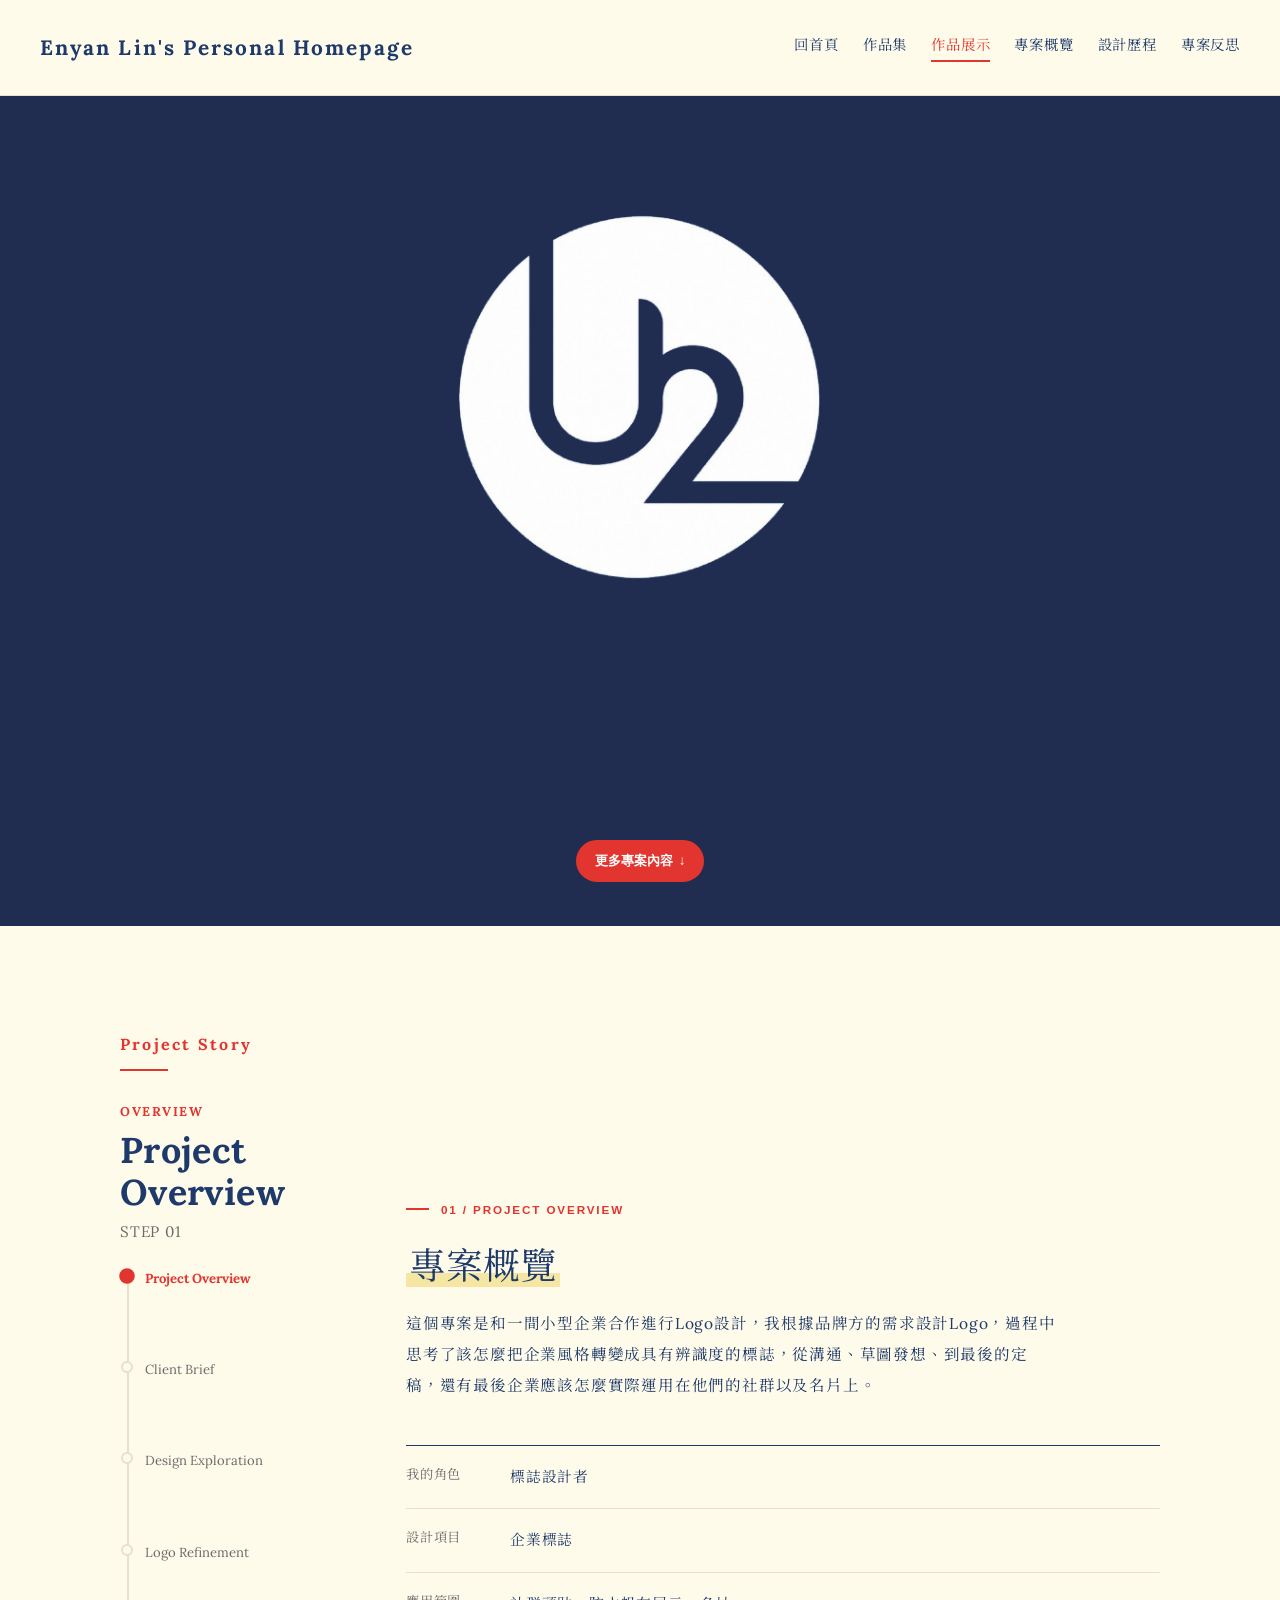
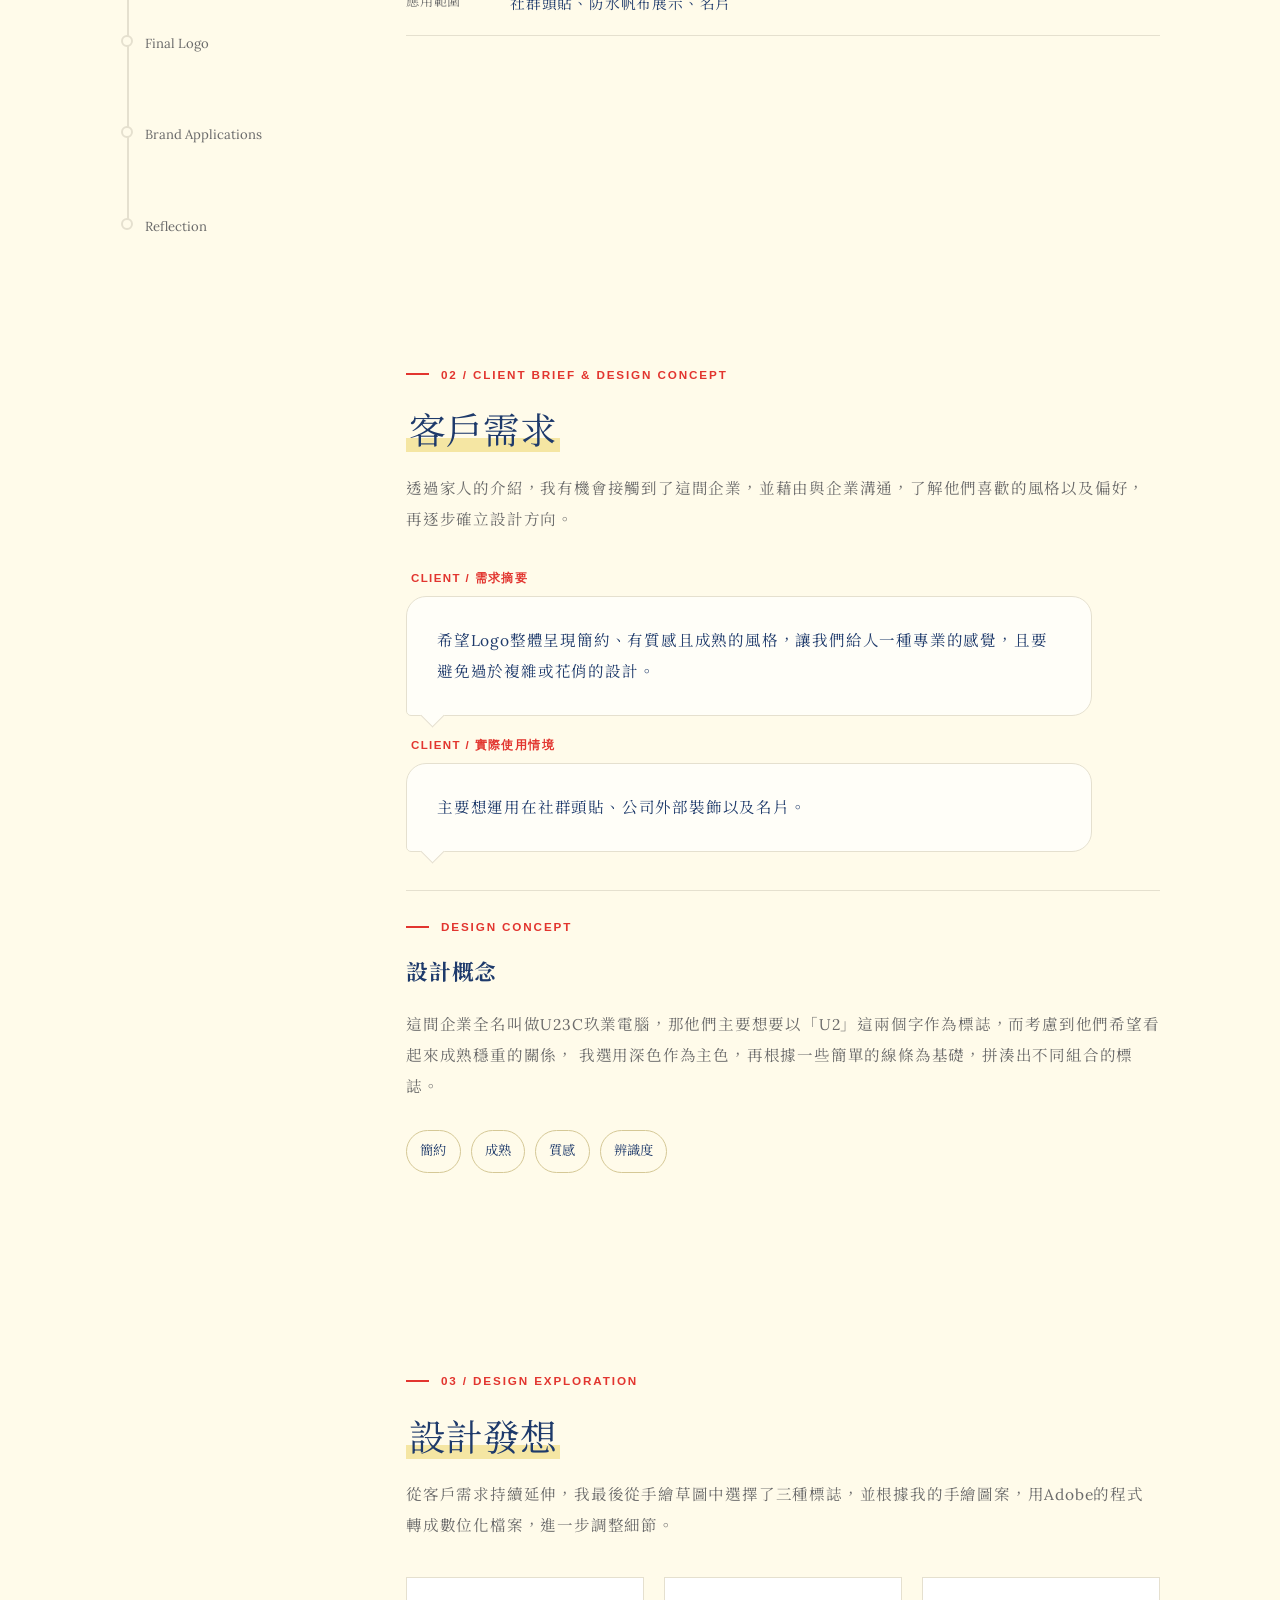
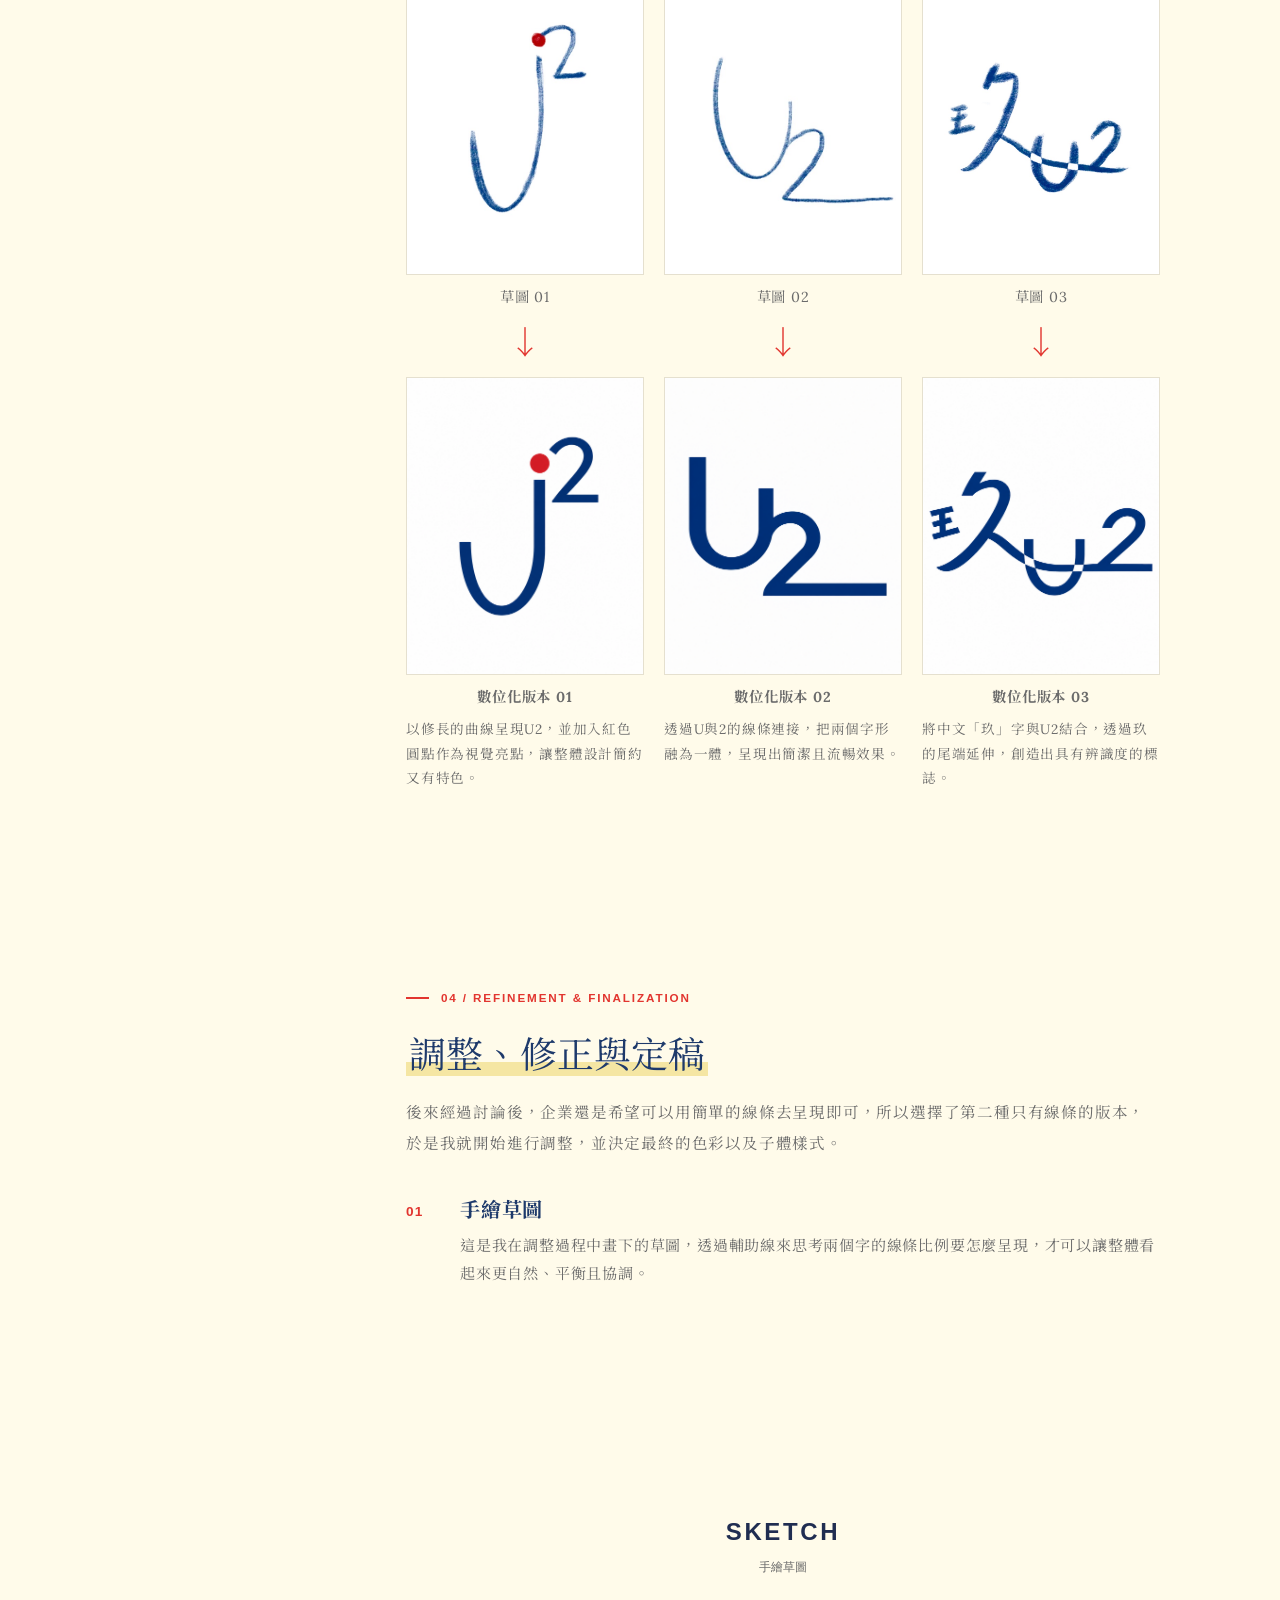
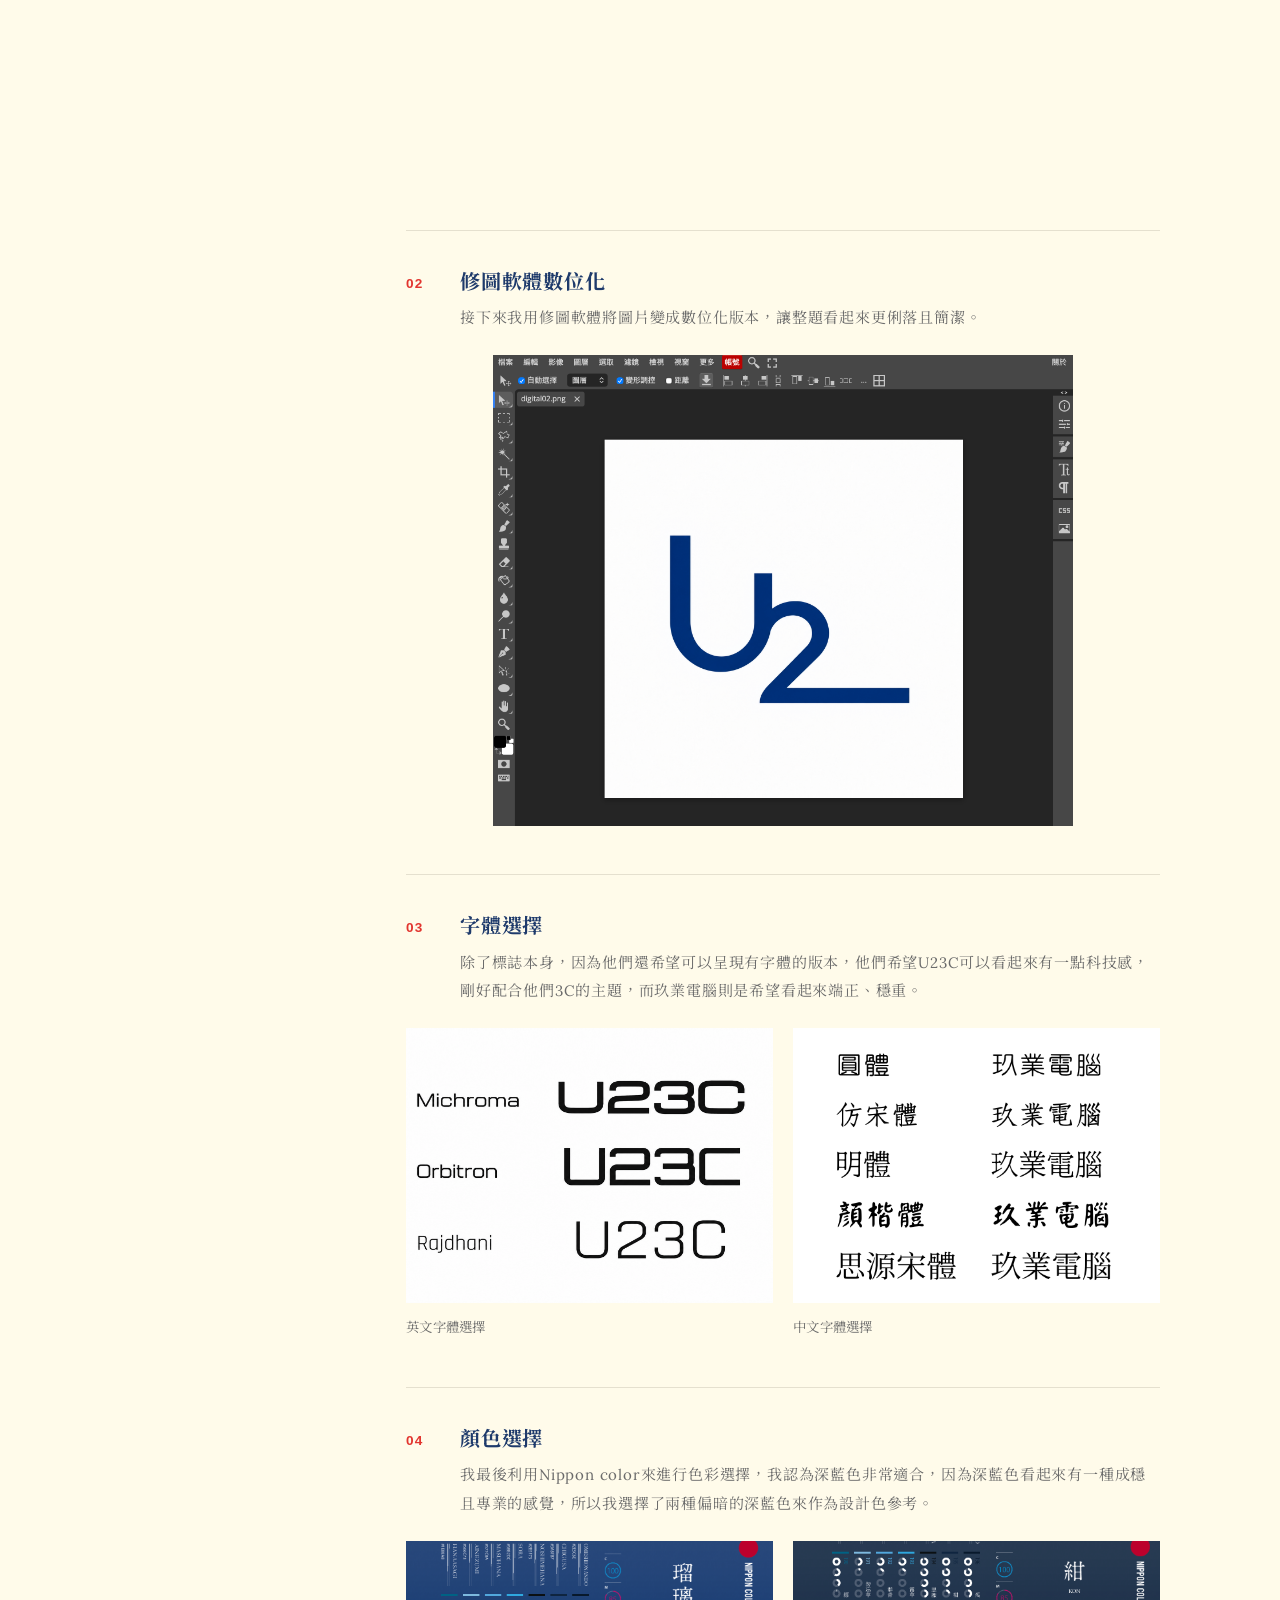
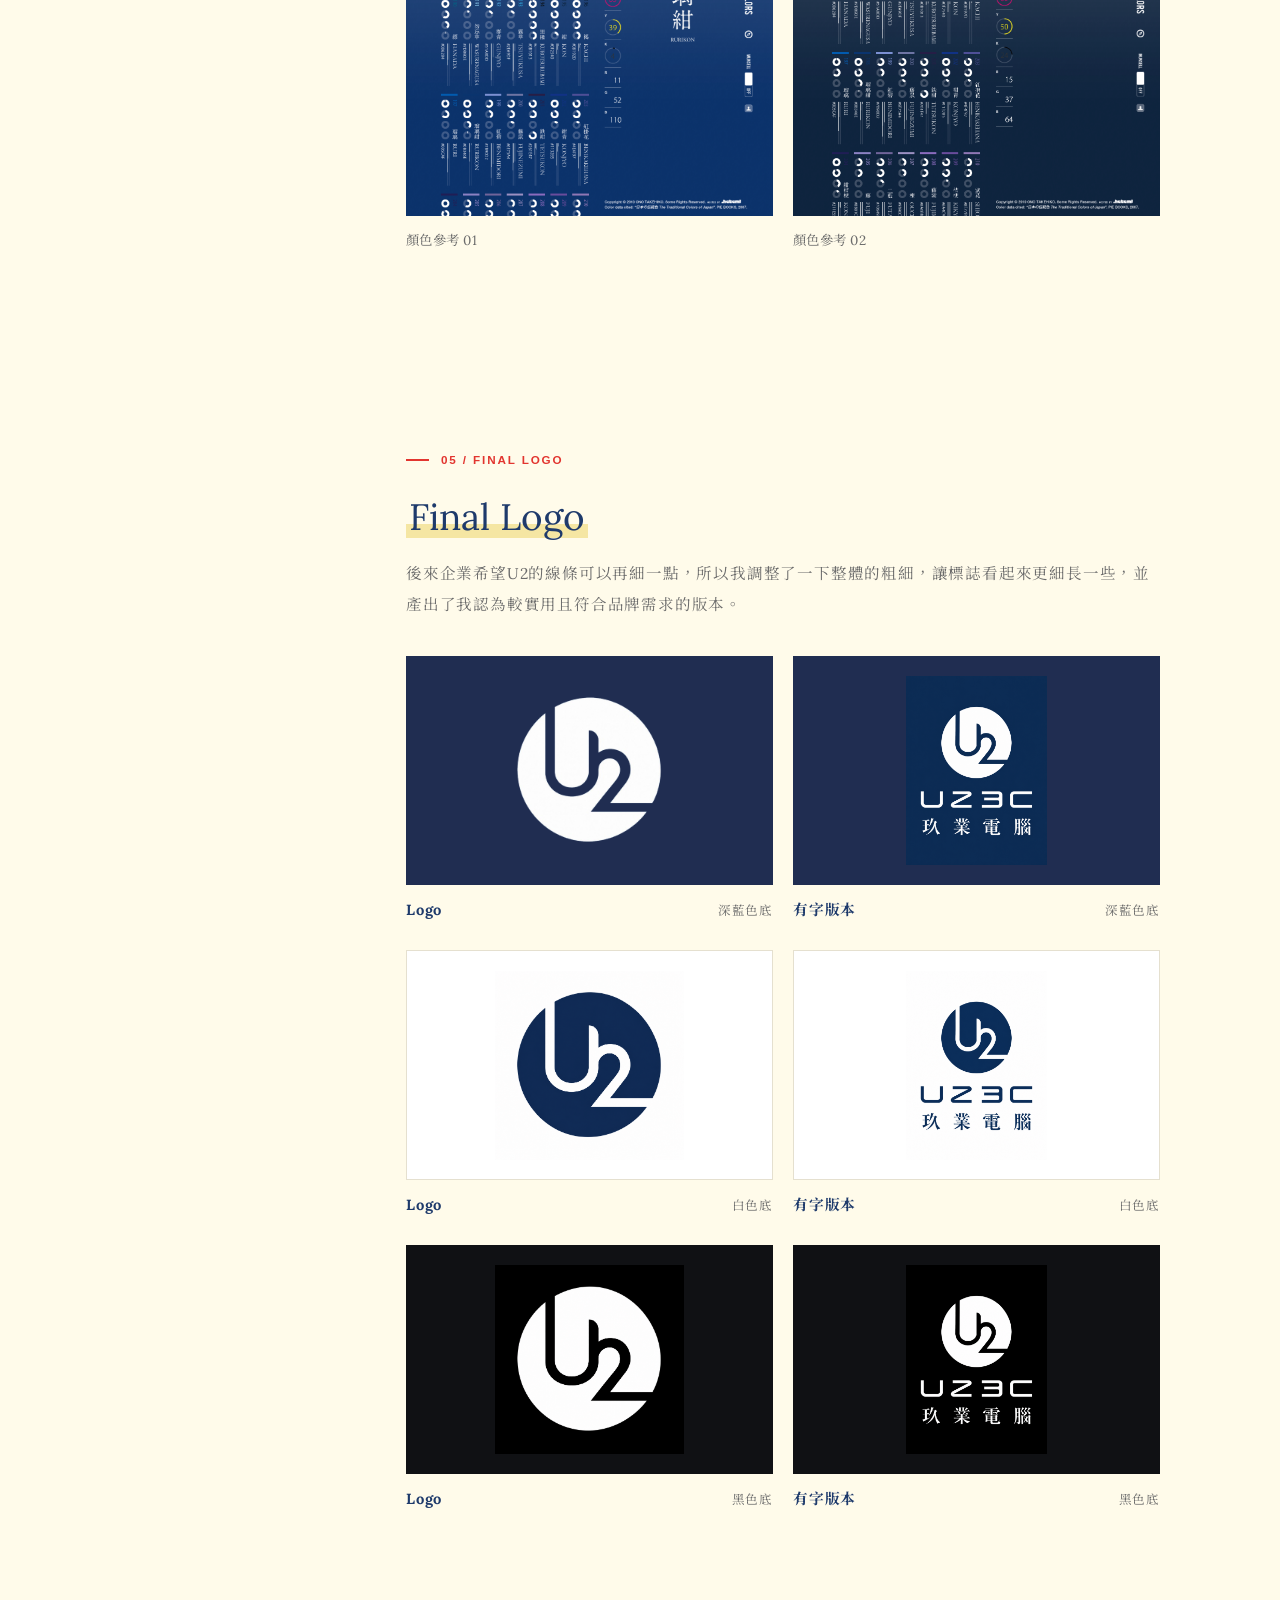
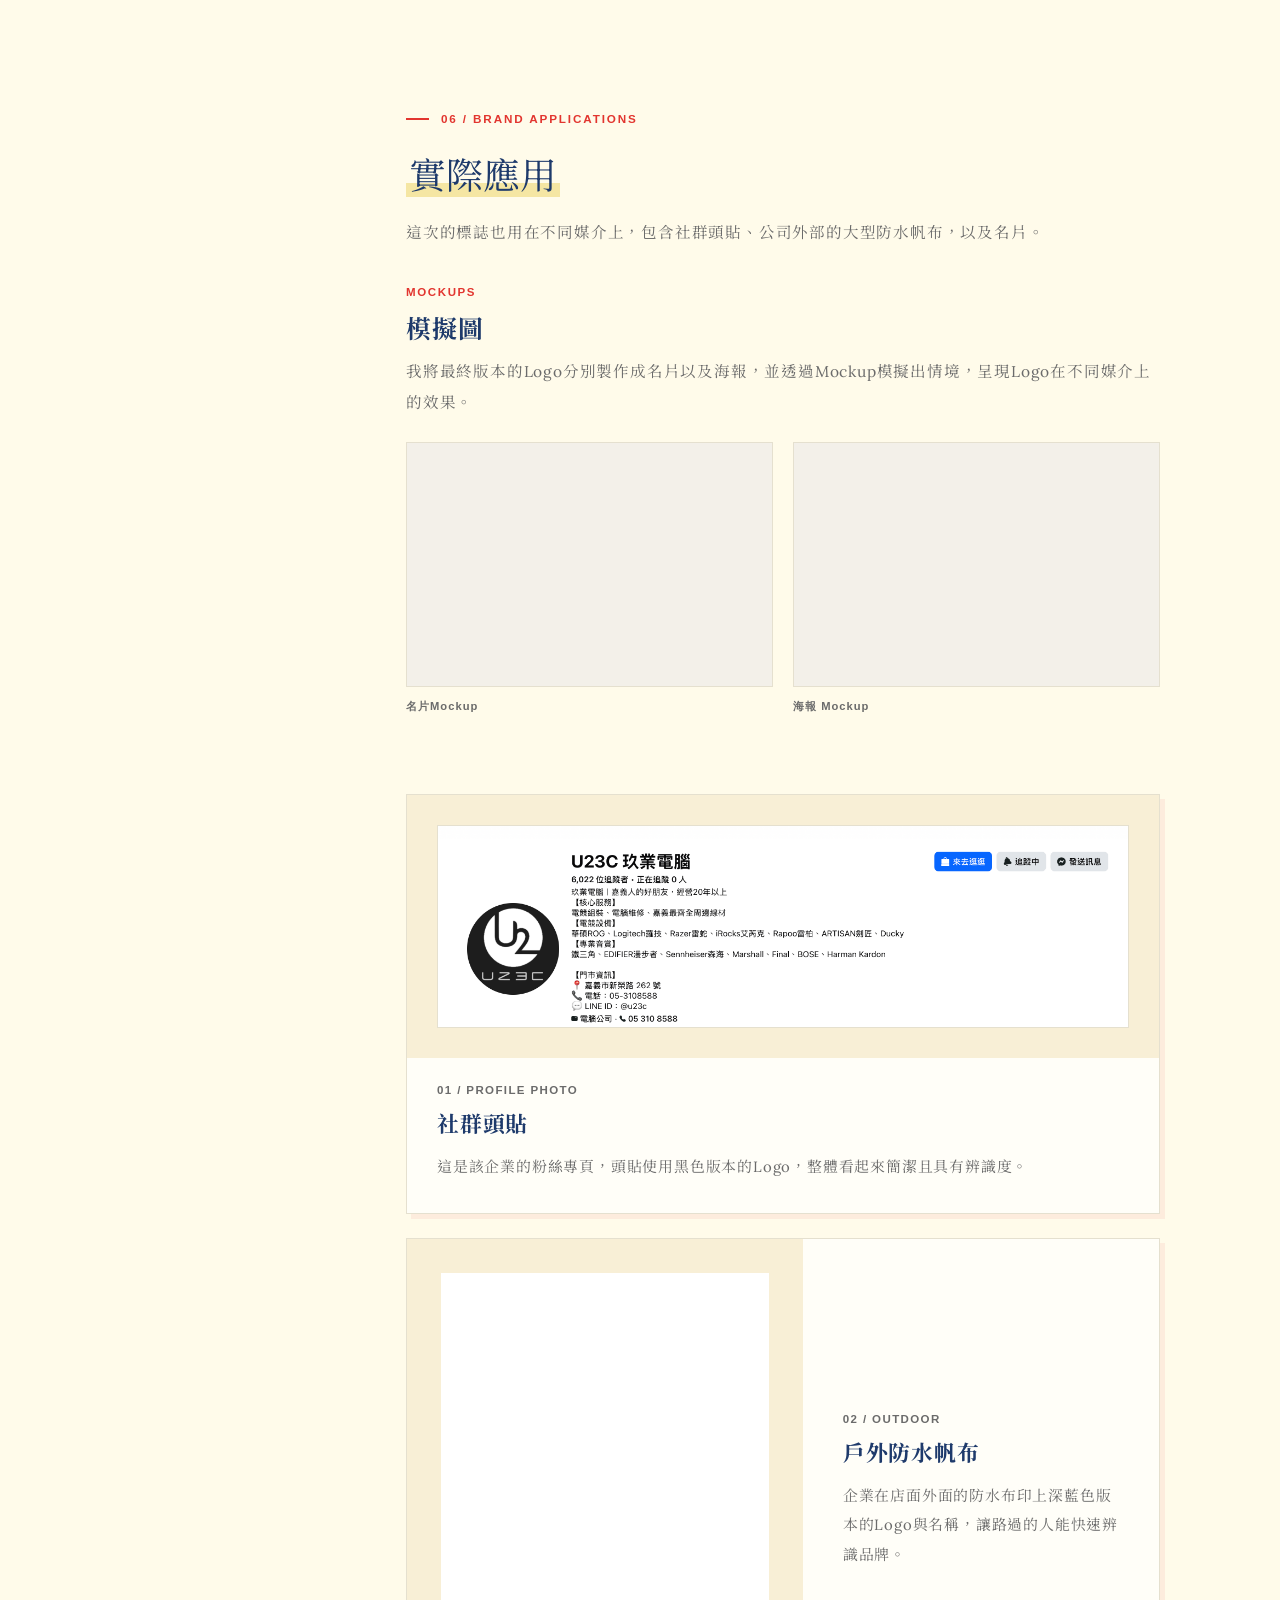
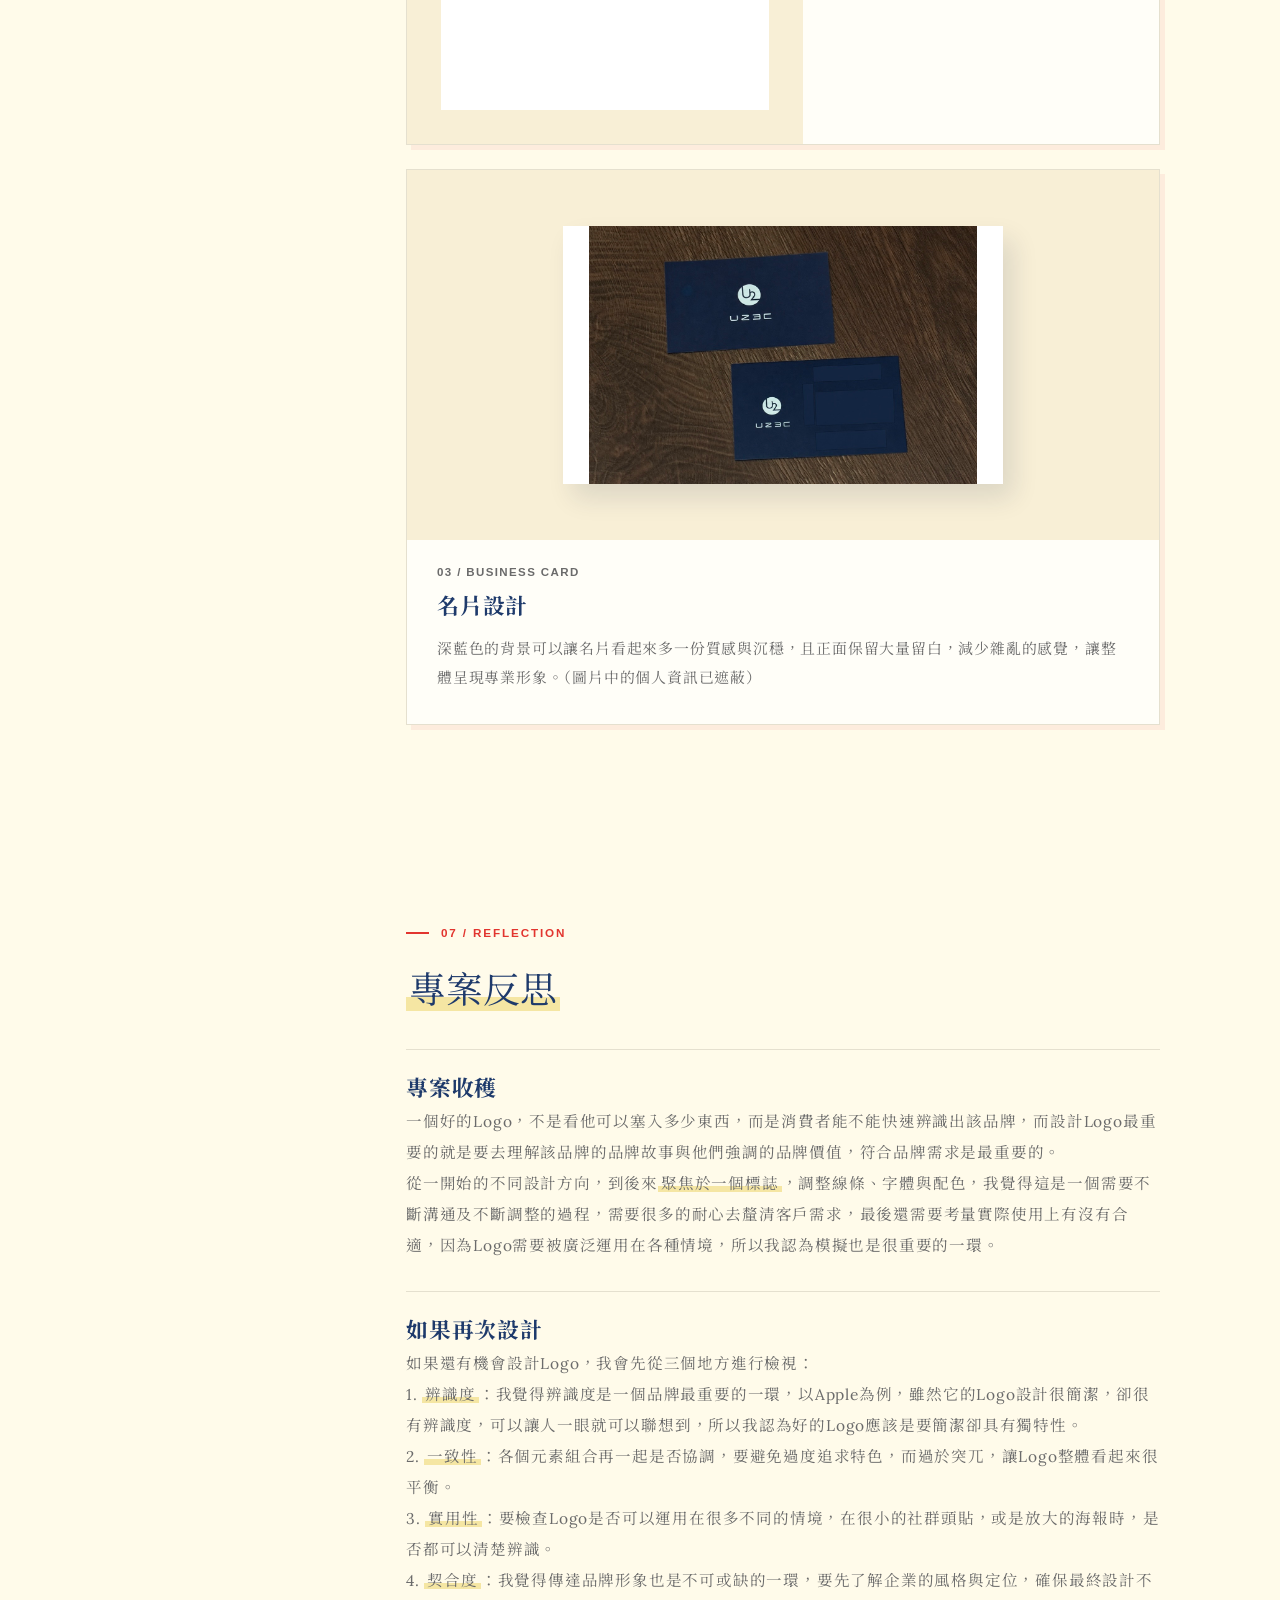
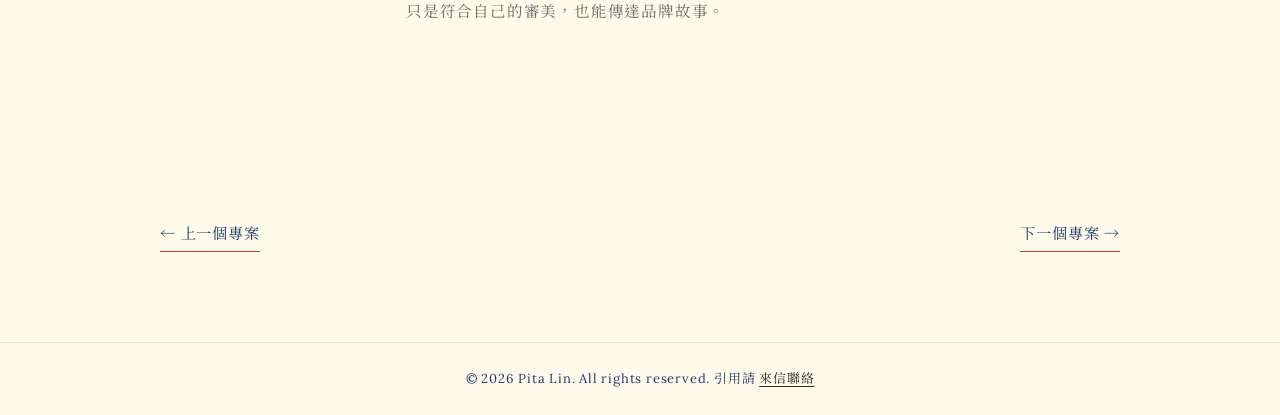
==== brand.html @ 1fdad239 "Link U2 next project to Image Compositing and refresh button CSS" ====
<!DOCTYPE html>
<html lang="zh-Hant-TW">
<head>
  <meta charset="UTF-8">
  <meta name="viewport" content="width=device-width, initial-scale=1">
  <meta name="description" content="U2 小型企業 Logo 設計專案：客戶需求、設計發想、定稿過程與品牌應用。">
  <title>U2 Logo Design | Enyan Lin Portfolio</title>
  <link rel="stylesheet" href="hw3-113450006.css">
  <link rel="stylesheet" href="brand.css?v=20261025-scroll-pill">
  <link rel="preconnect" href="https://fonts.googleapis.com">
  <link rel="preconnect" href="https://fonts.gstatic.com" crossorigin>
  <link href="https://fonts.googleapis.com/css2?family=Lora:wght@400;500;600;700&family=Noto+Serif+TC:wght@400;500;600;700&display=swap" rel="stylesheet">
</head>
<body class="brand-page">
  <header class="site-header">
    <a class="logo" href="index.html">Enyan Lin's Personal Homepage</a>
    <button class="nav-toggle" type="button" aria-label="開啟選單" aria-expanded="false" aria-controls="site-nav">☰</button>
    <nav class="site-nav" id="site-nav" aria-label="專案導覽">
      <a href="index.html">回首頁</a>
      <a href="index.html#projects">作品集</a>
      <a href="#hero">作品展示</a>
      <a href="#overview">專案概覽</a>
      <a href="#process">設計歷程</a>
      <a href="#reflection">專案反思</a>
    </nav>
  </header>

  <main>
    <!-- 01｜開場只展示 Logo，正式圖檔可使用 u2-hero.png -->
    <section class="brand-hero" id="hero" aria-label="U2 Logo 展示">
      <div class="brand-art brand-art--hero brand-hero__logo">
        <img src="u2-hero.png" alt="U2 白色完整 Logo，置於深藍色背景" loading="eager">
      </div>
      <div class="brand-hero__bottom">
        <a class="brand-hero__scroll" href="#overview" aria-label="往下查看更多專案內容">
          <span class="brand-hero__scroll-label">更多專案內容</span>
          <span class="brand-hero__scroll-icon" aria-hidden="true">↓</span>
        </a>
      </div>
    </section>

    <!-- U2 Design Process：左側固定時間線，右側專案內容 -->
    <section class="brand-process-shell" id="process" aria-labelledby="brand-story-heading">
      <div class="brand-process-inner">
        <h2 class="brand-story-title" id="brand-story-heading">Project Story</h2>
        <div class="brand-timeline">
          <aside class="brand-timeline-rail" aria-label="專案時間線">
            <div class="brand-timeline-sticky">
              <p class="brand-timeline-group" id="brand-tl-group">OVERVIEW</p>
              <div class="brand-timeline-date" id="brand-tl-date">Project&#10;Overview</div>
              <p class="brand-timeline-phase" id="brand-tl-phase">STEP 01</p>
              <nav class="brand-timeline-track" aria-label="專案階段跳轉">
                <div class="brand-timeline-fill" id="brand-tl-fill"></div>
                <ol class="brand-timeline-dots" id="brand-tl-dots"></ol>
              </nav>
            </div>
          </aside>
          <div class="brand-timeline-content">

    <!-- 02｜專案簡介 -->
    <section class="brand-section brand-timeline-item" id="overview" data-group="OVERVIEW" data-date="Project&#10;Overview" data-phase="01" data-timeline-label="Project Overview">
      <div class="brand-wrap brand-overview">
        <div class="brand-overview__intro">
          <span class="brand-kicker">01 / PROJECT OVERVIEW</span>
          <h2><span class="text-highlight">專案概覽</span></h2>
          <p>這個專案是和一間小型企業合作進行Logo設計，我根據品牌方的需求設計Logo，過程中思考了該怎麼把企業風格轉變成具有辨識度的標誌，從溝通、草圖發想、到最後的定稿，還有最後企業應該怎麼實際運用在他們的社群以及名片上。</p>
        </div>
        <dl class="brand-facts">
          <div><dt>我的角色</dt><dd>標誌設計者</dd></div>
          <div><dt>設計項目</dt><dd>企業標誌</dd></div>
          <div><dt>應用範圍</dt><dd>社群頭貼、防水帆布展示、名片</dd></div>
        </dl>
      </div>
    </section>

    <!-- 03｜客戶需求對話框 + 設計概念 -->
    <section class="brand-section brand-section--tinted brand-timeline-item" id="brief" data-group="DESIGN" data-date="Client&#10;Brief" data-phase="02" data-timeline-label="Client Brief">
      <div class="brand-wrap">
        <div class="brand-section-head">
          <span class="brand-kicker">02 / CLIENT BRIEF & DESIGN CONCEPT</span>
          <h2><span class="text-highlight">客戶需求</span></h2>
          <p>透過家人的介紹，我有機會接觸到了這間企業，並藉由與企業溝通，了解他們喜歡的風格以及偏好，再逐步確立設計方向。</p>
        </div>
        <div class="brand-brief-grid">
          <div class="brand-dialogue" aria-label="需求與設計回應示意">
            <div class="brand-dialogue__item">
              <span class="brand-dialogue__speaker">CLIENT / 需求摘要</span>
              <div class="brand-bubble">
                <p>希望Logo整體呈現簡約、有質感且成熟的風格，讓我們給人一種專業的感覺，且要避免過於複雜或花俏的設計。</p>
              </div>
            </div>
            <div class="brand-dialogue__item">
              <span class="brand-dialogue__speaker">CLIENT / 實際使用情境</span>
              <div class="brand-bubble">
                <p>主要想運用在社群頭貼、公司外部裝飾以及名片。</p>
              </div>
            </div>
          </div>
          <aside class="brand-brief-aside">
            <span class="brand-kicker">DESIGN CONCEPT</span>
            <h3>設計概念</h3>
            <p> 這間企業全名叫做U23C玖業電腦，那他們主要想要以「U2」這兩個字作為標誌，而考慮到他們希望看起來成熟穩重的關係，
                我選用深色作為主色，再根據一些簡單的線條為基礎，拼湊出不同組合的標誌。</p>
            <div class="brand-tags" aria-label="設計方向關鍵字">
              <span>簡約</span><span>成熟</span><span>質感</span><span>辨識度</span>
            </div>
          </aside>
        </div>
      </div>
    </section>

    <!-- 04｜草圖與設計探索 -->
    <section class="brand-section brand-timeline-item" id="exploration" data-group="DESIGN" data-date="Design&#10;Exploration" data-phase="03" data-timeline-label="Design Exploration">
      <div class="brand-wrap">
        <div class="brand-section-head">
          <span class="brand-kicker">03 / DESIGN EXPLORATION</span>
          <h2><span class="text-highlight">設計發想</span></h2>
          <p>從客戶需求持續延伸，我最後從手繪草圖中選擇了三種標誌，並根據我的手繪圖案，用Adobe的程式轉成數位化檔案，進一步調整細節。</p>
        </div>
        <div class="u2-sketch-flow">

  <div class="u2-sketch-row">
    <figure class="u2-sketch-card">
      <img src="sketch01.jpg" alt="手繪草圖 01">
      <figcaption>草圖 01</figcaption>
    </figure>
    <figure class="u2-sketch-card">
      <img src="sketch02.jpg" alt="手繪草圖 02">
      <figcaption>草圖 02</figcaption>
    </figure>
    <figure class="u2-sketch-card">
      <img src="sketch03.jpg" alt="手繪草圖 03">
      <figcaption>草圖 03</figcaption>
    </figure>
  </div>

  <div class="u2-arrow-row" aria-hidden="true">
    <span>↓</span>
    <span>↓</span>
    <span>↓</span>
  </div>

  <div class="u2-sketch-row">
    <figure class="u2-sketch-card">
      <img src="digital01.jpg" alt="草圖 01 對應的數位版本">
      <figcaption><strong>數位化版本 01</strong><span class="u2-sketch-description">以修長的曲線呈現U2，並加入紅色圓點作為視覺亮點，讓整體設計簡約又有特色。</span></figcaption>
    </figure>
    <figure class="u2-sketch-card">
      <img src="digital02.jpg" alt="草圖 02 對應的數位版本">
      <figcaption><strong>數位化版本 02</strong><span class="u2-sketch-description">透過U與2的線條連接，把兩個字形融為一體，呈現出簡潔且流暢效果。</span></figcaption>
    </figure>
    <figure class="u2-sketch-card">
      <img src="digital03.jpg" alt="草圖 03 對應的數位版本">
      <figcaption><strong>數位化版本 03</strong><span class="u2-sketch-description">將中文「玖」字與U2結合，透過玖的尾端延伸，創造出具有辨識度的標誌。</span></figcaption>
    </figure>
  </div>

</div>
    </section>

    <!-- 05｜定稿過程 -->
    <section class="brand-section brand-section--tinted brand-timeline-item" id="refinement" data-group="DESIGN" data-date="Logo&#10;Refinement" data-phase="04" data-timeline-label="Logo Refinement">
      <div class="brand-wrap">
        <div class="brand-section-head">
          <span class="brand-kicker">04 / REFINEMENT & FINALIZATION</span>
          <h2><span class="text-highlight">調整、修正與定稿</span></h2>
          <p>後來經過討論後，企業還是希望可以用簡單的線條去呈現即可，所以選擇了第二種只有線條的版本，於是我就開始進行調整，並決定最終的色彩以及子體樣式。</p>
        </div>
        <div class="brand-refinement-flow" aria-label="Logo 調整與定稿歷程">
          <section class="brand-refinement-stage" aria-labelledby="brand-refine-sketch">
            <div class="brand-refinement-stage__heading">
              <span class="brand-refinement-stage__number">01</span>
              <div>
                <h3 id="brand-refine-sketch">手繪草圖</h3>
                <p>這是我在調整過程中畫下的草圖，透過輔助線來思考兩個字的線條比例要怎麼呈現，才可以讓整體看起來更自然、平衡且協調。</p>
              </div>
            </div>
            <figure class="brand-refinement-media brand-refinement-media--single">
              <div class="brand-art brand-art--refinement">
                <div class="brand-art__placeholder" aria-hidden="true">
                  <span class="brand-refinement-placeholder-label">SKETCH</span>
                  <small>手繪草圖</small>
                </div>
                <!-- 有輔助線的新版草圖上傳後，可將此 src 換成新圖檔 -->
                <img src="sketch.heic" alt="第二款 U2 標誌的手繪草圖" loading="lazy">
              </div>
            </figure>
          </section>

          <section class="brand-refinement-stage" aria-labelledby="brand-refine-digital">
            <div class="brand-refinement-stage__heading">
              <span class="brand-refinement-stage__number">02</span>
              <div>
                <h3 id="brand-refine-digital">修圖軟體數位化</h3>
                <p>接下來我用修圖軟體將圖片變成數位化版本，讓整題看起來更俐落且簡潔。</p>
              </div>
            </div>
            <figure class="brand-refinement-media brand-refinement-media--single">
              <div class="brand-art brand-art--refinement">
                <div class="brand-art__placeholder" aria-hidden="true">
                  <span class="brand-refinement-placeholder-label">DIGITAL</span>
                  <small>數位化設計</small>
                </div>
                <!-- 若要展示 Adobe 操作畫面，將此 src 換成軟體截圖 -->
                <img src="adobe.jpg" alt="第二款 U2 標誌的數位化成果" loading="lazy">
              </div>
            </figure>
          </section>

          <section class="brand-refinement-stage" aria-labelledby="brand-refine-type">
            <div class="brand-refinement-stage__heading">
              <span class="brand-refinement-stage__number">03</span>
              <div>
                <h3 id="brand-refine-type">字體選擇</h3>
                <p>除了標誌本身，因為他們還希望可以呈現有字體的版本，他們希望U23C可以看起來有一點科技感，剛好配合他們3C的主題，而玖業電腦則是希望看起來端正、穩重。</p>
              </div>
            </div>
            <div class="brand-refinement-pair">
              <figure class="brand-refinement-media">
                <div class="brand-art brand-art--refinement brand-art--refinement-pair">
                  <div class="brand-art__placeholder" aria-hidden="true">
                    <span class="brand-refinement-placeholder-label">Aa</span>
                  </div>
                  <img src="u2english.png" alt="U2 品牌英文字體比較" loading="lazy">
                </div>
                <figcaption>英文字體選擇</figcaption>
              </figure>
              <figure class="brand-refinement-media">
                <div class="brand-art brand-art--refinement brand-art--refinement-pair">
                  <div class="brand-art__placeholder" aria-hidden="true">
                    <span class="brand-refinement-placeholder-label">字</span>
                  </div>
                  <img src="u2chinese.png" alt="U2 品牌中文字體比較" loading="lazy">
                </div>
                <figcaption>中文字體選擇</figcaption>
              </figure>
            </div>
          </section>

          <section class="brand-refinement-stage" aria-labelledby="brand-refine-colors">
            <div class="brand-refinement-stage__heading">
              <span class="brand-refinement-stage__number">04</span>
              <div>
                <h3 id="brand-refine-colors">顏色選擇</h3>
                <p>我最後利用Nippon color來進行色彩選擇，我認為深藍色非常適合，因為深藍色看起來有一種成穩且專業的感覺，所以我選擇了兩種偏暗的深藍色來作為設計色參考。</p>
              </div>
            </div>
            <div class="brand-refinement-pair">
              <figure class="brand-refinement-media">
                <div class="brand-art brand-art--refinement brand-art--refinement-pair">
                  <div class="brand-art__placeholder" aria-hidden="true">
                    <span class="brand-refinement-placeholder-label">01</span>
                  </div>
                  <img src="u2color1.png" alt="U2 標誌配色探索第一張" loading="lazy">
                </div>
                <figcaption>顏色參考 01</figcaption>
              </figure>
              <figure class="brand-refinement-media">
                <div class="brand-art brand-art--refinement brand-art--refinement-pair">
                  <div class="brand-art__placeholder" aria-hidden="true">
                    <span class="brand-refinement-placeholder-label">02</span>
                  </div>
                  <img src="u2color2.png" alt="U2 標誌配色探索第二張" loading="lazy">
                </div>
                <figcaption>顏色參考 02</figcaption>
              </figure>
            </div>
          </section>
        </div>
      </div>
    </section>

    <!-- 05｜Final Logo -->
    <section class="brand-section brand-timeline-item" id="final-logo" data-group="DESIGN" data-date="Final&#10;Logo" data-phase="05" data-timeline-label="Final Logo">
      <div class="brand-wrap">
        <div class="brand-section-head">
          <span class="brand-kicker">05 / FINAL LOGO</span>
          <h2><span class="text-highlight">Final Logo</span></h2>
          <p>後來企業希望U2的線條可以再細一點，所以我調整了一下整體的粗細，讓標誌看起來更細長一些，並產出了我認為較實用且符合品牌需求的版本。</p>
        </div>
        <!-- 每排左右兩張：左純 Logo、右含字；依序為深藍、白色、黑色 -->
        <div class="brand-variants" aria-label="六種最終 Logo 版本">
          <figure class="brand-variant">
            <div class="brand-art brand-art--variant brand-art--navy">
              <div class="brand-art__placeholder" aria-hidden="true"><span class="brand-art__symbol">U₂</span><small>深藍色底・純 Logo（待上傳）</small></div>
              <img src="u2-hero.png" alt="深藍色底純 Logo" loading="lazy">
            </div>
            <figcaption><strong>Logo</strong><span>深藍色底</span></figcaption>
          </figure>
          <figure class="brand-variant">
            <div class="brand-art brand-art--variant brand-art--navy">
              <div class="brand-art__placeholder" aria-hidden="true"><span class="brand-art__symbol">U₂</span><small>深藍色底・含字版本（待上傳）</small></div>
              <img src="u2-logo-navy-wordmark.png" alt="深藍色底含 U23C 與玖業電腦字樣的 Logo" loading="lazy">
            </div>
            <figcaption><strong>有字版本</strong><span>深藍色底</span></figcaption>
          </figure>
          <figure class="brand-variant">
            <div class="brand-art brand-art--variant brand-art--white">
              <div class="brand-art__placeholder" aria-hidden="true"><span class="brand-art__symbol">U₂</span><small>白色底・純 Logo（待上傳）</small></div>
              <img src="u2-logo-white.png" alt="白色底純 Logo" loading="lazy">
            </div>
            <figcaption><strong>Logo</strong><span>白色底</span></figcaption>
          </figure>
          <figure class="brand-variant">
            <div class="brand-art brand-art--variant brand-art--white">
              <div class="brand-art__placeholder" aria-hidden="true"><span class="brand-art__symbol">U₂</span><small>白色底・含字版本（待上傳）</small></div>
              <img src="u2-logo-white-wordmark.png" alt="白色底含 U23C 與玖業電腦字樣的 Logo" loading="lazy">
            </div>
            <figcaption><strong>有字版本</strong><span>白色底</span></figcaption>
          </figure>
          <figure class="brand-variant">
            <div class="brand-art brand-art--variant brand-art--black">
              <div class="brand-art__placeholder" aria-hidden="true"><span class="brand-art__symbol">U₂</span><small>黑色底・純 Logo（待上傳）</small></div>
              <img src="u2-logo-black.png" alt="黑色底純 Logo" loading="lazy">
            </div>
            <figcaption><strong>Logo</strong><span>黑色底</span></figcaption>
          </figure>
          <figure class="brand-variant">
            <div class="brand-art brand-art--variant brand-art--black">
              <div class="brand-art__placeholder" aria-hidden="true"><span class="brand-art__symbol">U₂</span><small>黑色底・含字版本（待上傳）</small></div>
              <img src="u2-logo-black-wordmark.png" alt="黑色底含 U23C 與玖業電腦字樣的 Logo" loading="lazy">
            </div>
            <figcaption><strong>有字版本</strong><span>黑色底</span></figcaption>
          </figure>
        </div>
      </div>
    </section>

    <!-- 06｜真實品牌應用 -->
    <section class="brand-section brand-timeline-item" id="applications" data-group="APPLICATION" data-date="Brand&#10;Applications" data-phase="06" data-timeline-label="Brand Applications">
      <div class="brand-wrap">
        <div class="brand-section-head">
          <span class="brand-kicker">06 / BRAND APPLICATIONS</span>
          <h2><span class="text-highlight">實際應用</span></h2>
          <p>這次的標誌也用在不同媒介上，包含社群頭貼、公司外部的大型防水帆布，以及名片。</p>
        </div>
        <!-- 兩張 Mockup：將圖片上傳為 u2-mockup-01.png 和 u2-mockup-02.png -->
        <div class="brand-mockups" aria-labelledby="brand-mockups-heading">
          <div class="brand-mockups__heading">
            <span>MOCKUPS</span>
            <h3 id="brand-mockups-heading">模擬圖</h3>
            <p>我將最終版本的Logo分別製作成名片以及海報，並透過Mockup模擬出情境，呈現Logo在不同媒介上的效果。</p>
          </div>
          <div class="brand-mockups__grid">
            <figure class="brand-mockup">
              <div class="brand-art brand-art--mockup">
                <div class="brand-art__placeholder" aria-hidden="true">
                  <strong>MOCKUP 01</strong>
                </div>
                <img src="mockup01.png" alt="U23C 品牌標誌應用模擬一" loading="lazy" decoding="async">
              </div>
              <figcaption><span>名片Mockup</span></figcaption>
            </figure>
            <figure class="brand-mockup">
              <div class="brand-art brand-art--mockup">
                <div class="brand-art__placeholder" aria-hidden="true">
                  <strong>MOCKUP 02</strong>
                </div>
                <img src="mockup02.png" alt="U23C 品牌標誌應用模擬二" loading="lazy" decoding="async">
              </div>
              <figcaption><span>海報 Mockup</span></figcaption>
            </figure>
          </div>
        </div>

        <div class="brand-app-grid">
          <article class="brand-app-card brand-app-card--avatar">
            <div class="brand-app-card__media">
              <div class="brand-art brand-art--avatar">
                <div class="brand-art__placeholder"><span class="brand-art__symbol">U₂</span><small>社群頭貼</small></div>
                <img src="u2-social-avatar.png" alt="U2 Logo 社群頭貼" loading="lazy">
              </div>
            </div>
            <div class="brand-app-card__body">
              <span>01 / PROFILE PHOTO</span>
              <h3>社群頭貼</h3>
              <p>這是該企業的粉絲專頁，頭貼使用黑色版本的Logo，整體看起來簡潔且具有辨識度。</p>
            </div>
          </article>
          <article class="brand-app-card brand-app-card--banner">
            <div class="brand-app-card__media">
              <div class="brand-art brand-art--banner">
                <div class="brand-art__placeholder"><span class="brand-art__symbol">U₂</span><small>公司外部大型防水帆布</small></div>
                <img src="u2-outdoor-banner.png" alt="U2 公司外部大型防水帆布上的 Logo" loading="lazy">
              </div>
            </div>
            <div class="brand-app-card__body">
              <span>02 / OUTDOOR</span>
              <h3>戶外防水帆布</h3>
              <p>企業在店面外面的防水布印上深藍色版本的Logo與名稱，讓路過的人能快速辨識品牌。</p>
            </div>
          </article>
          <article class="brand-app-card brand-app-card--business">
            <div class="brand-app-card__media">
              <div class="brand-art brand-art--business">
                <div class="brand-art__placeholder"><span class="brand-art__symbol">U₂</span><small>品牌名片</small></div>
                <img src="u2-business-card.png" alt="U2 Logo 名片應用" loading="lazy">
              </div>
            </div>
            <div class="brand-app-card__body">
              <span>03 / BUSINESS CARD</span>
              <h3>名片設計</h3>
              <p>深藍色的背景可以讓名片看起來多一份質感與沉穩，且正面保留大量留白，減少雜亂的感覺，讓整體呈現專業形象。（圖片中的個人資訊已遮蔽）</p>
            </div>
          </article>
        </div>

      </div>
    </section>

    <!-- 07｜反思 -->
    <section class="brand-section brand-reflection brand-timeline-item" id="reflection" data-group="REFLECTION" data-date="Reflection" data-phase="07" data-timeline-label="Reflection">
      <div class="brand-wrap">
        <span class="brand-kicker">07 / REFLECTION</span>
        <h2><span class="text-highlight">專案反思</span></h2>
        <div class="brand-reflection__grid">
          <article>
            <h3>專案收穫</h3>
            <p>一個好的Logo，不是看他可以塞入多少東西，而是消費者能不能快速辨識出該品牌，而設計Logo最重要的就是要去理解該品牌的品牌故事與他們強調的品牌價值，符合品牌需求是最重要的。
              <br>從一開始的不同設計方向，到後來<span class="text-highlight">聚焦於一個標誌</span>，調整線條、字體與配色，我覺得這是一個需要不斷溝通及不斷調整的過程，需要很多的耐心去釐清客戶需求，最後還需要考量實際使用上有沒有合適，因為Logo需要被廣泛運用在各種情境，所以我認為模擬也是很重要的一環。</p>
          </article>
          <article>
            <h3>如果再次設計</h3>
            <p>如果還有機會設計Logo，我會先從三個地方進行檢視：
              <br>1. <span class="text-highlight">辨識度</span>：我覺得辨識度是一個品牌最重要的一環，以Apple為例，雖然它的Logo設計很簡潔，卻很有辨識度，可以讓人一眼就可以聯想到，所以我認為好的Logo應該是要簡潔卻具有獨特性。 
              <br>2. <span class="text-highlight">一致性</span>：各個元素組合再一起是否協調，要避免過度追求特色，而過於突兀，讓Logo整體看起來很平衡。 
              <br>3. <span class="text-highlight">實用性</span>：要檢查Logo是否可以運用在很多不同的情境，在很小的社群頭貼，或是放大的海報時，是否都可以清楚辨識。
              <br>4. <span class="text-highlight">契合度</span>：我覺得傳達品牌形象也是不可或缺的一環，要先了解企業的風格與定位，確保最終設計不只是符合自己的審美，也能傳達品牌故事。</p>
          </article>
        </div>
      </div>
    </section>
          </div>
        </div>
      </div>
    </section>
  </main>

  <nav class="fnav" aria-label="專案切換">
    <a href="openhouse.html">← 上一個專案</a>
    <a href="compositing.html">下一個專案 →</a>
  </nav>

  <footer class="site-footer">
    <p>&copy; 2026 Pita Lin. All rights reserved. 引用請 <a href="mailto:enyanlin916@gmail.com">來信聯絡</a></p>
  </footer>

  <script>
    (function () {
      var toggle = document.querySelector('.nav-toggle');
      var nav = document.getElementById('site-nav');
      if (toggle && nav) {
        toggle.addEventListener('click', function () {
          var opened = nav.classList.toggle('open');
          toggle.setAttribute('aria-expanded', String(opened));
          toggle.textContent = opened ? '✕' : '☰';
        });
        nav.querySelectorAll('a[href^="#"]').forEach(function (link) {
          link.addEventListener('click', function () {
            nav.classList.remove('open');
            toggle.setAttribute('aria-expanded', 'false');
            toggle.textContent = '☰';
          });
        });
      }

      /* 圖片檔案尚未上傳時顯示佔位說明，而不是破圖 */
      document.querySelectorAll('.brand-art img').forEach(function (img) {
        var parent = img.closest('.brand-art');
        function loaded() { parent.classList.add('has-image'); }
        function failed() { parent.classList.remove('has-image'); }
        img.addEventListener('load', loaded);
        img.addEventListener('error', failed);
        if (img.complete && img.naturalWidth > 0) loaded();
      });

      /* 滾動時導覽列同步顯示目前所在章節 */
      var links = Array.from(document.querySelectorAll('.site-nav a[href^="#"]'));
      var sections = links.map(function (link) {
        return { link: link, section: document.getElementById(link.hash.slice(1)) };
      }).filter(function (item) { return item.section; });
      function highlight() {
        var current = sections[0];
        sections.forEach(function (item) {
          if (item.section.getBoundingClientRect().top < 180) current = item;
        });
        sections.forEach(function (item) {
          item.link.classList.toggle('active', item === current);
        });
      }
      if (sections.length) {
        window.addEventListener('scroll', highlight, { passive: true });
        window.addEventListener('resize', highlight);
        highlight();
      }

      /* 和 Napoli / Open House 同樣的左側階段時間線 */
      var brandHeader = document.querySelector('.site-header');
      var reduceMotion = window.matchMedia('(prefers-reduced-motion: reduce)').matches;
      function measureHeader() {
        document.documentElement.style.setProperty(
          '--brand-header-height',
          (brandHeader ? brandHeader.offsetHeight : 90) + 'px'
        );
      }
      measureHeader();
      window.addEventListener('resize', measureHeader);

      var timelineItems = Array.from(document.querySelectorAll('.brand-timeline-item'));
      var timelineDots = document.getElementById('brand-tl-dots');
      var timelineDate = document.getElementById('brand-tl-date');
      var timelineGroup = document.getElementById('brand-tl-group');
      var timelinePhase = document.getElementById('brand-tl-phase');
      var timelineFill = document.getElementById('brand-tl-fill');
      var timelineCurrent = -1;

      if (timelineItems.length && timelineDots && timelineDate &&
          timelineGroup && timelinePhase && timelineFill) {

        var dotNodes = [];
        timelineItems.forEach(function (item, index) {
          var li = document.createElement('li');
          var button = document.createElement('button');
          button.type = 'button';
          var label = item.getAttribute('data-timeline-label') ||
                      item.getAttribute('data-date').replace(/\n/g, ' ');
          button.setAttribute('aria-label', '前往 ' + label);
          button.setAttribute('title', label);
          button.innerHTML = '<span></span>';
          button.querySelector('span').textContent = label;
          button.addEventListener('click', function () {
            item.scrollIntoView({
              behavior: reduceMotion ? 'auto' : 'smooth',
              block: 'start'
            });
          });
          li.appendChild(button);
          timelineDots.appendChild(li);
          dotNodes.push(li);
        });

        function activateTimeline(index) {
          if (index < 0 || index === timelineCurrent) return;
          timelineCurrent = index;
          var activeItem = timelineItems[index];
          timelineItems.forEach(function (item, j) {
            item.classList.toggle('active', j === index);
          });
          dotNodes.forEach(function (li, j) {
            li.classList.toggle('active', j === index);
            li.classList.toggle('done', j < index);
            li.querySelector('button').setAttribute('aria-current', j === index ? 'step' : 'false');
          });
          timelineFill.style.height = (timelineItems.length > 1 ?
            (index / (timelineItems.length - 1)) * 100 : 0) + '%';
          timelineDate.classList.remove('swap');
          void timelineDate.offsetWidth;
          timelineDate.classList.add('swap');
          timelineDate.textContent = activeItem.getAttribute('data-date');
          timelineGroup.textContent = activeItem.getAttribute('data-group') || '';
          timelinePhase.textContent = 'STEP ' + activeItem.getAttribute('data-phase');
        }

        var timelineTicking = false;
        function syncTimeline() {
          var marker = Math.max(150, window.innerHeight * .48);
          var current = 0;
          timelineItems.forEach(function (item, index) {
            if (item.getBoundingClientRect().top <= marker) current = index;
          });
          activateTimeline(current);
          timelineTicking = false;
        }
        function scheduleTimelineSync() {
          if (!timelineTicking) {
            timelineTicking = true;
            window.requestAnimationFrame(syncTimeline);
          }
        }
        window.addEventListener('scroll', scheduleTimelineSync, { passive: true });
        window.addEventListener('resize', scheduleTimelineSync);
        window.addEventListener('load', scheduleTimelineSync);
        syncTimeline();
      }
    })();
  </script>
</body>
</html>
---- hw3-113450006.css ----
/* ==============================
   VARIABLES
================================ */
:root {
    /* 主色(色碼為近似值,可自行調整) */
    --blue:   #1E3A6B;   /* marine blue  */
    --red:    #E2352F;   /* bright red   */
    --yellow: #F5E6A3;   /* butter yellow */

    /* 內容區 */
    --bg: #FFFBEA;
    --text: #2b2b2b;
    --muted: #6b6b6b;
    --border: #e5e0cf;

    --header-height: 90px;
}

* {
    margin: 0;
    padding: 0;
    box-sizing: border-box;
}
html {
    scroll-behavior: smooth;
}
body {
    background-color: var(--bg);
    color: var(--text);
    font-family: "Lora", "Noto Serif TC", serif;
    -webkit-font-smoothing: antialiased;
    letter-spacing: 0.05em;
    line-height: 1.7;
}
a {
    color: var(--text);
    text-decoration: none;
    transition: opacity 0.3s ease, color 0.3s ease;
}
a:hover {
    opacity: 0.6;
}
::selection {
    background: var(--red);
    color: #fff;
}
.container {
    max-width: 960px;
    margin: 0 auto;
    padding: 0 40px;
}

section[id] {
    scroll-margin-top: var(--header-height);
}

/* ==============================
   HERO SECTION (深藍底 + 黃字)
================================ */
.hero-section {
    width: 100%;
    height: 100vh;
    min-height: 600px;
    display: flex;
    flex-direction: column;
    justify-content: center;
    align-items: center;
    background-color: var(--blue);
    background-image:
        linear-gradient(to right, rgba(245, 230, 163, 0.08) 1px, transparent 1px),
        linear-gradient(to bottom, rgba(245, 230, 163, 0.08) 1px, transparent 1px);
    background-size: 40px 40px;
    position: relative;
    overflow: hidden;
    isolation: isolate;
    border-bottom: 2px solid var(--yellow);
}

.falling-elements {
    position: absolute;
    inset: 0;
    overflow: hidden;
    pointer-events: none;
    z-index: 0;
}

.hero-content,
.scroll-down {
    position: relative;
    z-index: 1;
}

.hero-content {
    text-align: center;
    will-change: transform;
}

/* Doodles */
.doodle {
    position: absolute;
    top: -60px;
    display: block;
    line-height: 1;
    opacity: 0;
    animation:
        doodle-fall 1.8s ease-out forwards,
        doodle-float 3.5s ease-in-out 2s infinite;
}

.doodle-star    { left: 12%; --resting-top: 18%; font-size: 34px; color: var(--yellow); animation-delay: 0.2s, 2.2s; }
.doodle-flower  { left: 25%; --resting-top: 32%; font-size: 30px; color: var(--red);    animation-delay: 0.7s, 2.7s; }
.doodle-sparkle { left: 77%; --resting-top: 20%; font-size: 42px; color: var(--red);    animation-delay: 0.4s, 2.4s; }
.doodle-heart   { left: 61%!important; --resting-top: 15%!important; font-size: 36px; color: var(--red);    animation-delay: 1s, 3s; }
.doodle-plane   { left: 67%; --resting-top: 86%; font-size: 30px; color: var(--yellow); animation-delay: 1.2s, 3.2s; }
.doodle-circle  { left: 8%;  --resting-top: 58%; font-size: 24px; color: var(--yellow); animation-delay: 1.5s, 3.5s; }
.doodle-star2   { left: 91%; --resting-top: 72%; font-size: 28px; color: var(--yellow); animation-delay: 0.9s, 2.9s; }
.doodle-flower2 { left: 42%; --resting-top: 75%; font-size: 26px; color: var(--red);    animation-delay: 1.4s, 3.4s; }

@keyframes doodle-fall {
    0% {
        top: -60px;
        opacity: 0;
        transform: translateY(-20px) rotate(-35deg);
    }
    70% {
        opacity: 1;
    }
    100% {
        top: var(--resting-top, 18%);
        opacity: 0.9;
        transform: translateY(0) rotate(12deg);
    }
}

@keyframes doodle-float {
    0%, 100% {
        translate: 0 0;
        rotate: 0deg;
    }
    50% {
        translate: 0 -7px;
        rotate: 8deg;
    }
}

/* Hero title */
.typing-text {
    display: inline-block;
    max-width: 100%;
    font-family: "Fascinate Inline", "Lora", serif;
    font-size: clamp(2rem, 8vw, 8rem);
    font-weight: 400;
    letter-spacing: 0.04em;
    white-space: nowrap;
    overflow: hidden;
    vertical-align: bottom;
    color: var(--yellow);
    border-right: 2px solid var(--yellow);
    margin: 0 auto 15px auto;
    animation:
        typing 1.2s steps(16, end) forwards,
        blink-caret 0.75s step-end infinite;
}

.hero-subtitle {
    font-size: 1.1em;
    color: var(--yellow);
    letter-spacing: 0.15em;
    opacity: 0;
    animation: fadeIn 1.5s ease 1.3s forwards;
}

/* 手寫副標 */
.hero-handwritten {
    font-family: "Caveat", cursive;
    font-size: 2.1em;
    font-weight: 700;
    letter-spacing: 0.04em;
    color: var(--yellow);
    margin-bottom: 6px;
    display: inline-block;
    transform: rotate(-2deg);
    text-decoration: underline wavy var(--red);
    text-decoration-thickness: 1.5px;
    text-underline-offset: 8px;
}
.hero-handwritten + .hero-subtitle {
    margin-top: 14px;
}

.scroll-down {
    position: absolute;
    bottom: 40px;
    font-size: 1.5em;
    color: var(--yellow);
    animation: bounce 2s infinite;
}

@keyframes typing {
    from { width: 0; }
    to   { width: var(--type-w, 12em); }
}

@keyframes blink-caret {
    from, to { border-color: transparent; }
    50%      { border-color: var(--yellow); }
}

@keyframes fadeIn {
    to { opacity: 1; }
}

@keyframes bounce {
    0%, 20%, 50%, 80%, 100% { transform: translateY(0); }
    40% { transform: translateY(-10px); }
    60% { transform: translateY(-5px); }
}

@media (prefers-reduced-motion: reduce) {
    .doodle {
        animation: none;
        opacity: 0.85;
        top: var(--resting-top, 18%);
    }
    .typing-text {
        animation: none;
        width: auto;
        border-right: none;
    }
    .hero-subtitle {
        animation: none;
        opacity: 1;
    }
    .scroll-down {
        animation: none;
    }
    html {
        scroll-behavior: auto;
    }
}

/* ==============================
   HEADER / NAV (淺色)
================================ */
.site-header {
    display: flex;
    justify-content: space-between;
    align-items: center;
    padding: 30px 40px;
    border-bottom: 1px solid var(--border);
    background-color: rgba(255, 251, 234, 0.92);
    position: sticky;
    top: 0;
    z-index: 100;
    backdrop-filter: blur(5px);
}
.site-header .logo {
    font-family: "Lora", serif;
    font-size: 1.3em;
    font-weight: 700;
    letter-spacing: 0.1em;
}
.site-nav {
    display: flex;
    flex-wrap: wrap;
    justify-content: flex-end;
    gap: 8px 0;
}
.site-nav a {
    font-size: 0.9em;
    margin-left: 24px;
}
.site-nav a:hover {
    color: var(--red);
    opacity: 1;
}

/* ==============================
   GENERAL SECTIONS
================================ */
.section-block {
    padding: 100px 0;
    border-bottom: 1px solid var(--border);
}
.section-block:last-of-type {
    border-bottom: none;
}
.section-title {
    position: relative;
    font-family: "Lora", serif;
    font-size: 2em;
    font-weight: 400;
    margin-bottom: 50px;
    padding-bottom: 16px;
    text-transform: uppercase;
    letter-spacing: 0.15em;
}
.section-title::after {
    content: "";
    position: absolute;
    left: 0;
    bottom: 0;
    width: 56px;
    height: 4px;
    background: var(--blue);
}

/* ==============================
   ABOUT
================================ */
.about-wrapper {
    display: flex;
    align-items: center;
    gap: 60px;
}
.about-avatar {
    flex-shrink: 0;
}
.about-avatar img {
    display: block;
    width: 200px;
    height: 200px;
    object-fit: cover;
    border: 2px solid var(--text);
    padding: 6px;
    background-color: var(--yellow);
    box-shadow: 8px 8px 0 var(--red);
}
.about-info {
    flex-grow: 1;
}

/* About Me：姓名、郵件、學校、Hashtags */
.about-info .label,
.about-info .value {
    color: var(--blue);
}
.info-row {
    display: flex;
    border-bottom: 1px solid var(--border);
    padding: 14px 0;
    font-size: 0.95em;
}
.info-row:last-child {
    border-bottom: none;
}
.info-row .label {
    width: 100px;
    flex-shrink: 0;
    color: var(--red);
    font-weight: 700;
    font-size: 0.9em;
}

/* ==============================
   EDUCATION
================================ */
.vertical-timeline {
    position: relative;
    max-width: 800px;
    margin: 40px auto 0 auto;
    padding-left: 30px;
}
.vertical-timeline::before {
    content: '';
    position: absolute;
    top: 5px;
    bottom: 5px;
    left: 6px;
    width: 1px;
    background-color: var(--border);
}
.v-timeline-item {
    position: relative;
    margin-bottom: 50px;
    display: flex;
    flex-direction: column;
}
.v-timeline-item:last-child {
    margin-bottom: 0;
}
.v-timeline-dot {
    position: absolute;
    left: 0;
    top: 6px;
    width: 11px;
    height: 11px;
    background-color: var(--red);
    border: 1px solid var(--red);
    border-radius: 50%;
    z-index: 2;
}
.v-timeline-meta {
    padding-left: 25px;
    margin-bottom: 5px;
}
.v-date {
    font-family: "Lora", serif;
    font-size: 0.9em;
    font-weight: 700;
    color: var(--red);
    letter-spacing: 0.05em;
}
.v-timeline-content {
    padding-left: 25px;
}
.v-timeline-content h3 {
    font-family: "Noto Serif TC", serif;
    font-size: 1.2em;
    font-weight: 700;
    margin-bottom: 12px;
}
.v-timeline-content p {
    font-size: 0.95em;
    color: var(--muted);
    line-height: 1.7;
    max-width: 680px;
}

/* ==============================
   EXPERIENCES
================================ */
.magazine-timeline {
    position: relative;
    margin-top: 40px;
}
.magazine-timeline::before {
    content: "";
    position: absolute;
    left: 40px;
    top: 0;
    width: 1px;
    height: 100%;
    background: var(--border);
}
.magazine-item {
    display: flex;
    gap: 40px;
    margin-bottom: 55px;
    position: relative;
}
.magazine-number {
    width: 80px;
    flex-shrink: 0;
    font-family: "Lora", serif;
    font-size: 2rem;
    color: var(--red);
    position: relative;
}
.magazine-content {
    flex: 1;
    padding-bottom: 30px;
    border-bottom: 1px solid var(--border);
}
.magazine-content h3 {
    margin-bottom: 15px;
    font-size: 1.3rem;
}
.magazine-content p {
    line-height: 1.8;
    color: var(--muted);
}
.tags {
    margin-top: 18px;
}
.tags span {
    display: inline-block;
    padding: 5px 14px;
    margin: 0 8px 8px 0;
    background: var(--yellow);
    border: 1px solid var(--blue);
    border-radius: 20px;
    font-size: 0.85rem;
    color: var(--blue);
}
/* ==============================
   SKILLS & INTERESTS
================================ */
.interests-grid {
    display: grid;
    grid-template-columns: repeat(3, 1fr);
    gap: 30px;
}
.interest-card {
    border: 1px solid var(--border);
    padding: 35px 25px;
    background-color: #fff;
    transition: transform 0.3s ease, box-shadow 0.3s ease;
}
.interest-card:hover {
    transform: translateY(-4px);
    box-shadow: 6px 6px 0 var(--red);
}
.interest-card h3 {
    font-size: 1.1em;
    font-weight: 700;
    margin-bottom: 15px;
    border-bottom: 2px solid var(--red);
    padding-bottom: 8px;
    display: inline-block;
}
.interest-card p {
    color: var(--muted);
    font-size: 0.9em;
}
.skill {
    margin-top: 18px;
}
.skill span {
    display: block;
    font-weight: 600;
    margin-bottom: 8px;
}
.skill-bar {
    width: 100%;
    height: 8px;
    background: var(--yellow);
    border: 1px solid var(--border);
    border-radius: 999px;
    overflow: hidden;
}
.skill-fill {
    height: 100%;
    background: var(--red);
    border-radius: 999px;
    transition: width 0.8s ease;
}

/* ==============================
   GALLERY
================================ */
.gallery-grid {
    display: grid;
    grid-template-columns: repeat(3, 1fr);
    gap: 30px;
    position: relative;
}
.gallery-item {
    position: relative;
    border: 1px solid var(--border);
    padding: 6px;
    background-color: #fff;
    z-index: 1;
}
.gallery-item img {
    width: 100%;
    height: 220px;
    object-fit: cover;
    display: block;
    filter: grayscale(15%);
    transition: transform 0.5s cubic-bezier(0.34, 1.56, 0.64, 1),
                filter 0.4s ease,
                box-shadow 0.4s ease;
}
.gallery-item:nth-child(3n+1) img { transform-origin: left center; }
.gallery-item:nth-child(3n)   img { transform-origin: right center; }

.gallery-item:hover {
    z-index: 999;
}
.gallery-item:hover img {
    transform: scale(1.6);
    filter: grayscale(0%);
    box-shadow: 0 30px 60px rgba(0, 0, 0, 0.25),
                0 15px 25px rgba(0, 0, 0, 0.15);
}

/* ==============================
   PROJECTS
================================ */
.projects-section {
    padding: 100px 0;
    border-bottom: 1px solid var(--border);
}
.projects-heading {
    max-width: 650px;
    margin-bottom: 48px;
}
.projects-heading .section-label {
    font-size: 12px;
    letter-spacing: 3px;
    text-transform: uppercase;
    font-weight: 700;
    color: var(--red);
    margin-bottom: 12px;
}
.projects-heading h2 {
    font-size: clamp(30px, 4vw, 44px);
    font-weight: 400;
    margin: 0 0 16px;
}
.projects-intro {
    font-size: 15px;
    line-height: 1.8;
    color: var(--muted);
    max-width: 500px;
}
.projects-grid {
    display: grid;
    grid-template-columns: repeat(2, minmax(0, 1fr));
    gap: 42px 28px;
}
.project-link {
    display: block;
    color: inherit;
    text-decoration: none;
    min-width: 0;
}
.project-link:hover {
    opacity: 1;
}
.project-card {
    height: 100%;
}
.project-image {
    position: relative;
    aspect-ratio: 4 / 3;
    overflow: hidden;
    background-color: var(--yellow);
    border: 1px solid var(--border);
}
.project-image img {
    width: 100%;
    height: 100%;
    display: block;
    object-fit: cover;
    transition: transform 0.5s ease;
}
.project-number {
    position: absolute;
    top: 16px;
    left: 16px;
    font-size: 12px;
    letter-spacing: 1px;
    color: #fff;
    background: var(--text);
    padding: 7px 10px;
}
.project-arrow {
    position: absolute;
    right: 16px;
    bottom: 16px;
    width: 38px;
    height: 38px;
    display: flex;
    align-items: center;
    justify-content: center;
    border-radius: 50%;
    background: var(--yellow);
    color: var(--text);
    border: 1px solid var(--text);
    font-size: 20px;
    transition: transform 0.3s ease;
}
.project-info {
    padding: 20px 0 0;
}
.project-category {
    font-size: 11px;
    letter-spacing: 2px;
    font-weight: 700;
    color: var(--red);
    margin: 0 0 10px;
}
.project-info h3 {
    font-size: 22px;
    font-weight: 400;
    margin: 0 0 10px;
}
.project-info > p:not(.project-category) {
    font-size: 14px;
    line-height: 1.8;
    color: var(--muted);
    margin: 0 0 16px;
}
.project-more {
    display: inline-block;
    font-size: 13px;
    padding-bottom: 4px;
    border-bottom: 1px solid var(--red);
}
.project-link:hover .project-image img {
    transform: scale(1.04);
}
.project-link:hover
/* Footer */
.site-footer {
    text-align: center;
    padding: 25px 20px;
}

.site-footer p {
    margin: 0;
}

/* Feedback */
#feedback .minimal-form {
    max-width: 650px;
}

#feedback .form-intro {
    color: var(--muted);
    margin-bottom: 30px;
}

#feedback .form-group {
    display: flex;
    flex-direction: column;
    gap: 10px;
    margin-bottom: 24px;
}

#feedback .form-group label {
    display: block;
    font-size: 15px;
    color: var(--text);
}

#feedback .form-group textarea {
    display: block;
    width: 100%;
    min-height: 140px;
    padding: 15px;
    font: inherit;
    font-size: 14px;
    line-height: 1.7;
    color: var(--text);
    background-color: #fff;
    border: 1px solid var(--border);
    resize: vertical;
}

#feedback .form-group textarea:focus {
    outline: 1px solid var(--red);
    border-color: var(--red);
}

#feedback .submit-btn {
    display: inline-block;
    padding: 10px 24px;
    font: inherit;
    font-size: 14px;
    color: var(--text);
    background-color: var(--yellow);
    border: 1px solid var(--text);
    cursor: pointer;
}

#feedback .submit-btn:hover {
    background-color: var(--red);
    color: #fff;
}

/* Footer */
.site-footer {
    width: 100%;
    padding: 25px 20px;
    text-align: center;
    border-top: 1px solid var(--border);
}

.site-footer p {
    margin: 0;
    font-size: 13px;
}

.site-footer a {
    text-decoration: underline;
    text-underline-offset: 3px;
}

/* 統一所有區塊的標題樣式 */

/* 上方英文小標：紅色 */
.section-label,
.projects-heading .section-label {
    color: var(--red);
    font-family: 'Lora', serif;
    font-size: 0.9rem;
    font-weight: 600;
    letter-spacing: 2px;
    text-transform: uppercase;
    margin-bottom: 10px;
}

/* 下方中文大標題：放大 */
.section-title,
.section-block > h2,
.projects-heading h2 {
    font-family: 'Noto Serif TC', serif;
    font-size: 2.5rem;
    font-weight: 700;
    color: var(--blue);
    line-height: 1.4;
    margin-top: 0;
    margin-bottom: 24px;
}
/* ==============================
   FILMSTRIP (會動的膠卷)
================================ */
.filmstrip {
    background: #111;
    overflow: hidden;
    padding: 0;
    border-top: 2px solid var(--yellow);
}

.film-track {
    display: flex;
    width: max-content;
    animation: film-scroll 40s linear infinite;
}

.filmstrip:hover .film-track {
    animation-play-state: paused;   /* 滑鼠移上去暫停 */
}

.film-set {
    display: flex;
    gap: 14px;
    padding: 34px 7px;              /* 上下留空間給齒孔 */
    position: relative;
}

/* 上下兩排齒孔 */
.film-set::before,
.film-set::after {
    content: "";
    position: absolute;
    left: 0;
    right: 0;
    height: 14px;
    background-image: radial-gradient(
        circle at center,
        transparent 0 3px,
        #111 3px
    );
    /* 用小方塊模擬齒孔 */
    background:
        repeating-linear-gradient(
            to right,
            #f5f0dc 0 14px,
            transparent 14px 32px
        );
    -webkit-mask: none;
    mask: none;
    opacity: 0.9;
    border-radius: 2px;
    height: 12px;
}
.film-set::before { top: 11px; }
.film-set::after  { bottom: 11px; }

.film-frame {
    flex: 0 0 auto;
    width: 260px;
    height: 180px;
    background: #222;
    border: 3px solid #222;
    border-radius: 3px;
    overflow: hidden;
}

.film-frame img {
    width: 100%;
    height: 100%;
    object-fit: cover;
    display: block;
    filter: sepia(0.15) contrast(1.05);
    transition: filter 0.3s ease;
}

.film-frame:hover img {
    filter: none;
}

@keyframes film-scroll {
    from { transform: translateX(0); }
    to   { transform: translateX(-50%); }
}

/* 手機:縮小格子 */
@media (max-width: 768px) {
    .film-frame {
        width: 190px;
        height: 135px;
    }
    .film-track {
        animation-duration: 30s;
    }
}

/* 減少動態:停止動畫,改成可手動橫向捲動 */
@media (prefers-reduced-motion: reduce) {
    .filmstrip {
        overflow-x: auto;
    }
    .film-track {
        animation: none;
    }
}

/* ==============================
   FILM CAPTION
================================ */
.film-caption {
    background: var(--bg);
    text-align: center;
    padding: 40px 20px 36px;
}
.film-caption-sub {
    font-size: 0.85em;
    letter-spacing: 0.12em;
    color: var(--muted);
    margin-bottom: 22px;   /* 小字和下面那行拉開,數字越大越遠 */
}

.film-caption-main {
    font-family: "Playfair Display", serif;
    font-size: 2em;
    font-weight: 700;
    color: var(--red);
    line-height: 1.2;
    margin-bottom: 6px;
}
/* ==============================
RESPONSIVE DESIGN — TABLET & MOBILE
加在 CSS 檔案最底部
================================ */

/* 平板與手機 */
@media (max-width: 768px) {

```
/* 避免左右留白過大 */
.container {
    padding: 0 22px;
    width: 100%;
}

/* 首頁 */
.hero-section {
    height: 100svh;
    min-height: 520px;
    padding: 0 20px;
}

.hero-content {
    width: 100%;
    max-width: 100%;
}

.typing-text {
    font-size: 1.7em;
    letter-spacing: 0.06em;
    white-space: normal;
    overflow: visible;
    overflow-wrap: anywhere;
    width: auto;
    max-width: 100%;
    border-right: none;
    animation: none;
}
.hero-subtitle {
    font-size: 0.9rem;
    letter-spacing: 0.08em;
}

.hero-handwritten {
    font-size: clamp(1.6rem, 6vw, 2.1rem);
}

.scroll-down {
    bottom: 24px;
}

/* 導覽列 */
.site-header {
    padding: 16px 20px;
    flex-wrap: wrap;
    gap: 12px;
}

.site-header .logo {
    font-size: 1.1rem;
}

.site-nav {
    width: 100%;
    justify-content: flex-start;
    gap: 10px 18px;
}

.site-nav a {
    margin-left: 0;
    font-size: 0.85rem;
}

/* 一般區塊 */
.section-block,
.projects-section {
    padding: 64px 0;
}

.section-title,
.section-block > h2,
.projects-heading h2 {
    font-size: clamp(1.8rem, 7vw, 2.5rem);
    line-height: 1.4;
}

/* About Me：照片在上、資料在下 */
.about-wrapper {
    flex-direction: column;
    align-items: flex-start;
    gap: 30px;
}

.about-avatar img {
    width: 160px;
    height: 160px;
}

.about-info {
    width: 100%;
    min-width: 0;
}

.info-row {
    gap: 12px;
    overflow-wrap: anywhere;
}

.info-row .label {
    width: 80px;
    flex-shrink: 0;
}

/* 經歷時間軸 */
.magazine-item {
    gap: 18px;
}

.magazine-number {
    width: 48px;
    font-size: 1.5rem;
}

.magazine-timeline::before {
    left: 24px;
}

.magazine-content {
    min-width: 0;
}

/* 技能卡片與相片 */
.interests-grid {
    grid-template-columns: repeat(2, minmax(0, 1fr));
    gap: 18px;
}

.interest-card {
    padding: 24px 18px;
    min-width: 0;
}

.gallery-grid {
    grid-template-columns: repeat(2, minmax(0, 1fr));
    gap: 14px;
}

.gallery-item img {
    height: auto;
    aspect-ratio: 1 / 1;
}

/* 手機沒有滑鼠 hover，避免放大照片遮住其他內容 */
.gallery-item:hover img {
    transform: none;
    box-shadow: none;
}

/* 專案卡片 */
.projects-grid {
    grid-template-columns: minmax(0, 1fr);
    gap: 32px;
}

.project-info h3 {
    font-size: 1.2rem;
}

/* 避免長文字撐開版面 */
.section-block,
.projects-section,
.interest-card,
.magazine-content {
    overflow-wrap: anywhere;
}
```

}

.text-highlight {
    background: linear-gradient(
        to bottom,
        transparent 65%,
        #F5E6A3 65%,
        #F5E6A3 95%,
        transparent 95%
    );
    padding: 0 3px;
    box-decoration-break: clone;
    -webkit-box-decoration-break: clone;
}

/* 較窄的手機 */
@media (max-width: 480px) {

```
.container {
    padding: 0 18px;
}

.hero-section {
    padding: 0 18px;
}

.site-header {
    padding: 14px 18px;
}

.site-nav {
    gap: 8px 14px;
}

.site-nav a {
    font-size: 0.8rem;
}

.section-block,
.projects-section {
    padding: 52px 0;
}

.about-avatar img {
    width: 140px;
    height: 140px;
}

.info-row {
    font-size: 0.88rem;
}

.info-row .label {
    width: 68px;
}

.interests-grid {
    grid-template-columns: minmax(0, 1fr);
    gap: 16px;
}

.interest-card {
    padding: 24px 20px;
}

.gallery-grid {
    gap: 10px;
}

.gallery-item {
    padding: 4px;
}

.project-info {
    padding-top: 16px;
}

.project-info h3 {
    font-size: 1.15rem;
}

.film-caption {
    padding: 32px 18px;
}
```

}

/* ==============================
   JS 功能用的樣式
================================ */

/* 1. 留言提示 */
.form-message {
    margin-top: 16px;
    min-height: 1.5em;
    font-size: 0.95em;
}
.form-message.success { color: var(--blue); }
.form-message.error   { color: var(--red); }

/* 2. 捲動淡入 */
.reveal {
    opacity: 0;
    transform: translateY(40px);
    transition: opacity 0.9s ease, transform 0.9s ease;
}
.reveal.is-visible {
    opacity: 1;
    transform: none;
}

/* 3. 導覽列目前所在區塊 */
.site-nav a {
    padding-bottom: 2px;
    border-bottom: 2px solid transparent;
}
.site-nav a.active {
    color: var(--red);
    border-bottom-color: var(--red);
}

/* 4. 手機選單按鈕(桌面版隱藏) */
.nav-toggle {
    display: none;
}

@media (max-width: 768px) {
    .site-header {
        flex-direction: row;
        flex-wrap: wrap;
        justify-content: space-between;
        gap: 0;
        padding: 16px 20px;
    }
    .site-header .logo {
        font-size: 1em;
        text-align: left;
    }
    .nav-toggle {
        display: block;
        background: none;
        border: 1px solid var(--text);
        color: var(--text);
        font-size: 1.2em;
        padding: 2px 12px;
        cursor: pointer;
    }
    .site-nav {
        display: none;
        width: 100%;
        flex-direction: column;
        align-items: flex-start;
        padding-top: 14px;
        gap: 0;
    }
    .site-nav.open {
        display: flex;
    }
    .site-nav a {
        margin: 0;
        padding: 10px 0;
        width: 100%;
        border-top: 1px solid var(--border);
        border-bottom: none;
        font-size: 0.95em;
    }
}

/* 減少動態:淡入直接顯示 */
@media (prefers-reduced-motion: reduce) {
    .reveal {
        opacity: 1;
        transform: none;
        transition: none;
    }
}
/* 逐字彈跳 */
[data-wobble] .ch {
    display: inline-block;
    white-space: pre;
    transition: transform 0.5s cubic-bezier(0.34, 1.8, 0.5, 1);
}
[data-wobble] .ch:hover {
    transform: translateY(-10px) scale(1.2, 0.85) rotate(var(--rot));
}

/* 打字動畫結束後,讓字可以彈出框外 */
.typing-text.typed {
    overflow: visible;
}

@media (prefers-reduced-motion: reduce) {
    [data-wobble] .ch:hover { transform: none; }
}
---- brand.css ----
/* U2 / Small Business Logo Design
   自訂樣式只套用在 brand.html；不影響其他作品頁。
*/
:root {
  /* U2 Logo 保留自己的品牌深藍，其他區塊延續個人網站配色 */
  --u2-navy: #202d51;
  --u2-ink: #1E3A6B;
  --u2-black: #101114;
  --u2-paper: #FFFBEA;
  --u2-soft: #FAF0D0;
  --u2-yellow: #F5E6A3;
  --u2-accent: #E2352F;
  --u2-muted: #6B6B6B;
  --u2-line: #E5E0CF;
}
html { scroll-behavior: smooth; }
body.brand-page {
  background: var(--u2-paper);
  color: var(--u2-ink);
  overflow-x: hidden;
}
.brand-page *, .brand-page *::before, .brand-page *::after { box-sizing: border-box; }
.brand-page .site-header {
  padding: 30px 40px;
  background: rgba(255,251,234,.96);
  border-bottom: 1px solid var(--u2-line);
}
.brand-page .site-header .logo {
  font-size: 1.3em;
  color: var(--u2-ink);
}
.brand-page .site-nav { align-items: center; gap: 8px 0; }
.brand-page .site-nav a {
  color: var(--u2-ink);
  margin-left: 24px;
  font-size: .9em;
  padding-bottom: 2px;
}
.brand-page .site-nav a:hover,
.brand-page .site-nav a.active {
  color: var(--u2-accent);
  opacity: 1;
}
.brand-page .site-nav a.active { border-color: var(--u2-accent); }
.brand-page .nav-toggle { color: var(--u2-ink); border-color: var(--u2-ink); }
.brand-page main { display: block; }
.brand-wrap { width: min(1120px, calc(100% - 96px)); margin: 0 auto; }
.brand-section { padding: clamp(78px, 10vw, 146px) 0; scroll-margin-top: 85px; }
.brand-section--tinted { background: var(--u2-soft); }
.brand-kicker {
  display: flex;
  align-items: center;
  gap: 12px;
  margin-bottom: 19px;
  color: var(--u2-accent);
  font-family: Arial, sans-serif;
  font-size: .73rem;
  font-weight: 700;
  letter-spacing: .16em;
  text-transform: uppercase;
}
.brand-kicker::before {
  content: "";
  display: block;
  flex: 0 0 23px;
  height: 2px;
  background: var(--u2-accent);
}
/* 和 Napoli / Open House 的時間線主標題尺寸與字重相同 */
.brand-section h2 {
  margin: 8px 0 14px;
  color: var(--u2-ink);
  font-size: clamp(1.7rem, 3.2vw, 2.3rem);
  line-height: 1.5;
  letter-spacing: normal;
  font-weight: 400;
}

/* 黃色螢光筆：只標示文字下緣，不讓背景延伸整行 */
.brand-page .text-highlight {
  display: inline;
  background: linear-gradient(
    to bottom,
    transparent 65%,
    #F5E6A3 65%,
    #F5E6A3 95%,
    transparent 95%
  );
  padding: 0 3px;
  margin: 0;
  box-decoration-break: clone;
  -webkit-box-decoration-break: clone;
}
.brand-section h3 {
  font-size: clamp(1.15rem, 1.7vw, 1.55rem);
  line-height: 1.55;
  color: var(--u2-ink);
}
.brand-section p { font-size: clamp(.97rem, 1.2vw, 1.05rem); line-height: 2; }
.brand-muted { color: var(--u2-muted); }
.brand-section-head { max-width: 800px; margin-bottom: 45px; }
.brand-section-head p { color: var(--u2-muted); }
.brand-section-head--center { text-align: center; margin: 0 auto 48px; }
.brand-rule { height: 1px; width: 100%; background: var(--u2-line); }

/* Hero: 以 Logo 為唯一視覺主角 */
.brand-hero {
  position: relative;
  min-height: min(880px, calc(100svh - 70px));
  display: flex;
  flex-direction: column;
  justify-content: space-between;
  align-items: center;
  padding: 38px 48px 44px;
  color: #fff;
  background: var(--u2-navy);
  isolation: isolate;
}
.brand-hero__top,
.brand-hero__bottom {
  width: min(1120px, 100%);
  display: flex;
  align-items: center;
  justify-content: space-between;
  gap: 20px;
  font-family: Arial, sans-serif;
  font-size: .72rem;
  letter-spacing: .13em;
  color: rgba(255,255,255,.75);
}
.brand-hero__top strong { color: #fff; font-weight: 600; }
.brand-hero__logo {
  width: min(540px, 75vw);
  height: min(475px, 48vw);
  max-height: 55vh;
  min-height: 245px;
  margin: 28px 0;
}
/* Hero 導覽：與影像合成作品集一致的細長紅色圓角按鈕 */
.brand-hero .brand-hero__bottom {
  justify-content: center;
  align-items: center;
  flex-direction: row;
}
.brand-hero__bottom .brand-hero__scroll {
  display: inline-flex;
  flex-direction: row;
  align-items: center;
  justify-content: center;
  gap: 6px;
  width: auto;
  height: auto;
  min-height: 42px;
  flex: 0 0 auto;
  padding: 9px 17px;
  border: 2px solid var(--u2-accent);
  border-radius: 24px;
  background: var(--u2-accent);
  color: #fff;
  font-size: .84rem;
  line-height: 1.25;
  letter-spacing: normal;
  text-decoration: none;
  white-space: nowrap;
  transition: transform .2s ease, background .2s ease, border-color .2s ease;
}
.brand-hero__scroll-label {
  color: inherit;
  font-size: inherit;
  font-weight: 600;
  line-height: inherit;
  letter-spacing: normal;
  white-space: nowrap;
}
.brand-hero__scroll-icon {
  display: inline;
  color: inherit;
  font-size: inherit;
  line-height: inherit;
}
.brand-hero__bottom .brand-hero__scroll:hover {
  opacity: 1;
  transform: translateY(4px);
  background: #c92c27;
  border-color: #c92c27;
}
.brand-hero__bottom .brand-hero__scroll:focus-visible {
  outline: 3px solid #fff;
  outline-offset: 4px;
}
@media (max-width: 768px) {
  .brand-hero__bottom .brand-hero__scroll {
    min-height: 38px;
    padding: 8px 11px;
    font-size: .74rem;
  }
}
@media (prefers-reduced-motion: reduce) {
  .brand-hero__bottom .brand-hero__scroll { transition: none; }
  .brand-hero__bottom .brand-hero__scroll:hover { transform: none; }
}

/* 圖片位置：圖片尚未上傳時顯示佔位；上傳後自動顯示正式圖片 */
.brand-art {
  position: relative;
  display: grid;
  place-items: center;
  overflow: hidden;
  width: 100%;
  background: #FBF4E1;
}
.brand-art img {
  display: block;
  position: absolute;
  inset: 0;
  width: 100%;
  height: 100%;
  object-fit: contain;
  opacity: 0;
  z-index: 2;
}
.brand-art.has-image img { opacity: 1; }
.brand-art__placeholder {
  display: flex;
  flex-direction: column;
  justify-content: center;
  align-items: center;
  gap: 11px;
  padding: 20px;
  text-align: center;
  color: var(--u2-muted);
}
.brand-art__placeholder small {
  font: 500 .76rem/1.6 Arial, sans-serif;
  letter-spacing: .02em;
}
.brand-art.has-image .brand-art__placeholder { visibility: hidden; }
.brand-art__symbol {
  width: 92px;
  height: 92px;
  display: grid;
  place-items: center;
  border: 1.5px solid currentColor;
  border-radius: 50%;
  font-family: "Lora", Georgia, serif;
  font-size: 2.3rem;
  letter-spacing: -.09em;
  padding-right: 6px;
}
.brand-art--hero { background: transparent; }
.brand-art--hero .brand-art__placeholder { color: #fff; }
.brand-art--hero .brand-art__symbol { width: 205px; height: 205px; font-size: 5.6rem; border-width: 2px; }

/* Project overview */
.brand-overview {
  display: grid;
  grid-template-columns: minmax(0,1.25fr) minmax(260px,.75fr);
  gap: clamp(48px, 8vw, 110px);
  align-items: start;
}
.brand-overview__intro { max-width: 650px; }
.brand-overview__intro p { margin-bottom: 18px; }
.brand-facts { border-top: 1px solid var(--u2-ink); }
.brand-facts div {
  display: grid;
  grid-template-columns: 88px 1fr;
  gap: 16px;
  border-bottom: 1px solid var(--u2-line);
  padding: 18px 0;
}
.brand-facts dt { color: var(--u2-muted); font-size: .83rem; }
.brand-facts dd { margin: 0; font-size: .92rem; line-height: 1.8; }

/* Brief: 雙向訊息氣泡，不冒充客戶原話 */
.brand-brief-grid {
  display: grid;
  grid-template-columns: minmax(0, 1.1fr) minmax(0, .9fr);
  gap: clamp(32px, 5vw, 80px);
  align-items: center;
}
.brand-dialogue { display: flex; flex-direction: column; gap: 22px; }
.brand-dialogue__item { width: 91%; }
.brand-dialogue__item--reply { align-self: flex-end; }
.brand-dialogue__speaker {
  display: block;
  margin: 0 0 10px 5px;
  color: var(--u2-accent);
  font: 700 .72rem Arial, sans-serif;
  letter-spacing: .12em;
}
.brand-dialogue__item--reply .brand-dialogue__speaker { text-align: right; margin-right: 5px; }
.brand-bubble {
  position: relative;
  padding: 28px 30px;
  border: 1px solid var(--u2-line);
  border-radius: 20px 20px 20px 5px;
  background: #fffef8;
}
.brand-bubble::after {
  content: "";
  position: absolute;
  left: 17px;
  bottom: -9px;
  width: 17px;
  height: 17px;
  transform: rotate(45deg);
  background: inherit;
  border-right: 1px solid var(--u2-line);
  border-bottom: 1px solid var(--u2-line);
}
.brand-bubble p { margin: 0; }
.brand-dialogue__item--reply .brand-bubble {
  background: var(--u2-navy);
  border-color: var(--u2-navy);
  color: white;
  border-radius: 20px 20px 5px 20px;
}
.brand-dialogue__item--reply .brand-bubble::after {
  left: auto;
  right: 17px;
  border: 0;
}
.brand-brief-aside { padding-left: 22px; border-left: 1px solid var(--u2-line); }
.brand-brief-aside h3 { margin-bottom: 20px; }
.brand-brief-aside p { color: var(--u2-muted); }
.brand-tags { display:flex; flex-wrap:wrap; gap: 10px; margin: 28px 0 0; }
.brand-tags span {
  padding: 9px 13px;
  border: 1px solid #D5C896;
  border-radius: 100px;
  font-size: .83rem;
  letter-spacing: .02em;
  color: var(--u2-ink);
  background: var(--u2-paper);
}

/* Sketch / Exploration */
.brand-sketch-grid {
  display: grid;
  grid-template-columns: repeat(3,minmax(0,1fr));
  gap: 22px;
}
.brand-sketch-grid figure { min-width: 0; margin: 0; }
.brand-art--sketch { aspect-ratio: 4 / 5; background: #fff; border: 1px solid var(--u2-line); }
.brand-art--sketch .brand-art__placeholder { gap: 15px; }
.brand-sketch-grid figcaption { margin-top: 16px; color: var(--u2-muted); font-size: .85rem; line-height: 1.8; }
.brand-exploration-note {
  margin-top: 36px;
  padding: 24px 28px;
  border-left: 3px solid var(--u2-accent);
  background: #fffef8;
}
.brand-exploration-note p { margin: 0; color: var(--u2-muted); }

/* 調整過程 */
.brand-process {
  display: grid;
  grid-template-columns: repeat(3,minmax(0,1fr));
  gap: 24px;
  margin-top: 28px;
}
.brand-process__step { position: relative; min-width: 0; }
.brand-process__step:not(:last-child)::after {
  content: "→";
  position: absolute;
  right: -23px;
  top: 32%;
  z-index: 3;
  width: 22px;
  color: var(--u2-accent);
  text-align: center;
}
.brand-art--iteration { aspect-ratio: 5 / 4; background: white; border: 1px solid var(--u2-line); }
.brand-process__step h3 { margin: 18px 0 8px; font-size: 1.1rem; }
.brand-process__step p { margin: 0; font-size: .9rem; color: var(--u2-muted); }
/* Logo 調整與定稿：1 張草圖、1 張數位化、2 張字體、2 張配色 */
.brand-refinement-flow {
  display: grid;
  gap: 48px;
  margin-top: 32px;
}
.brand-refinement-stage { min-width: 0; }
.brand-refinement-stage + .brand-refinement-stage {
  padding-top: 36px;
  border-top: 1px solid var(--u2-line);
}
.brand-refinement-stage__heading {
  display: grid;
  grid-template-columns: 38px minmax(0, 1fr);
  align-items: start;
  gap: 16px;
  margin-bottom: 22px;
}
.brand-refinement-stage__number {
  padding-top: 7px;
  color: var(--u2-accent);
  font: 700 .85rem/1.5 Arial, sans-serif;
  letter-spacing: .09em;
}
.brand-refinement-stage__heading h3 {
  margin: 0 0 6px;
  font-size: 1.26rem;
  line-height: 1.55;
}
.brand-refinement-stage__heading p {
  margin: 0;
  color: var(--u2-muted);
  font-size: .94rem;
  line-height: 1.9;
}
.brand-refinement-media { min-width: 0; margin: 0; }
.brand-art--refinement {
  aspect-ratio: 16 / 10;
  border: none;
  background: transparent;
}
.brand-art--refinement img { padding: 0; }
.brand-refinement-placeholder-label {
  color: var(--u2-navy);
  font: 600 1.5rem/1.3 Arial, sans-serif;
  letter-spacing: .11em;
}
.brand-refinement-media figcaption {
  margin-top: 12px;
  color: var(--u2-muted);
  font-size: .84rem;
  line-height: 1.8;
  letter-spacing: .02em;
}
.brand-refinement-pair {
  display: grid;
  grid-template-columns: repeat(2, minmax(0, 1fr));
  align-items: start;
  gap: 20px;
}
.brand-art--refinement-pair { aspect-ratio: 4 / 3; }

/* 配色比較：兩張圖片統一 4:3，較大的圖片只裁去邊緣以填滿相同尺寸 */
.brand-refinement-stage[aria-labelledby="brand-refine-colors"] .brand-art--refinement-pair img {
  object-fit: cover;
  object-position: center;
}

/* 字體比較：兩張圖固定相同比例，填滿版面但僅裁切多餘的白邊 */
.brand-refinement-stage[aria-labelledby="brand-refine-type"] .brand-art--refinement-pair img {
  object-fit: cover;
  object-position: center;
}

.brand-variants {
  display: grid;
  grid-template-columns: repeat(3,minmax(0,1fr));
  gap: 18px;
}
.brand-variant { min-width: 0; margin: 0; }
.brand-art--variant { aspect-ratio: 4 / 5; border: 1px solid var(--u2-line); }
.brand-art--variant.brand-art--navy { background: var(--u2-navy); border-color: var(--u2-navy); }
.brand-art--variant.brand-art--white { background: white; }
.brand-art--variant.brand-art--black { background: var(--u2-black); border-color: var(--u2-black); }
.brand-art--navy .brand-art__placeholder,
.brand-art--black .brand-art__placeholder { color: #fff; }
.brand-art--white .brand-art__placeholder { color: var(--u2-navy); }
.brand-variant figcaption { padding-top: 17px; display:flex; justify-content:space-between; align-items:baseline; gap:12px; }
.brand-variant figcaption strong { font-size: 1rem; }
.brand-variant figcaption span { color: var(--u2-muted); font-size: .82rem; }

/* 品牌應用：兩張卡片＋名片橫向展示 */
.brand-app-grid { display:grid; grid-template-columns: repeat(12,minmax(0,1fr)); gap: 24px; }
.brand-app-card {
  min-width: 0;
  border: 1px solid var(--u2-line);
  background: #fffef8;
  overflow: hidden;
  box-shadow: 5px 5px 0 rgba(226,53,47,.07);
}
.brand-app-card--avatar { grid-column: span 5; }
.brand-app-card--banner { grid-column: span 7; }
.brand-app-card--business { grid-column: 1 / -1; display:grid; grid-template-columns: 1fr 1.3fr; }
.brand-app-card__media { padding: 34px; background: #F8EFD6; }
.brand-app-card--avatar .brand-app-card__media { display: grid; place-items:center; min-height: 330px; }
.brand-art--avatar {
  width: min(230px, 100%);
  aspect-ratio: 1;
  border-radius: 50%;
  border: 1px solid var(--u2-line);
  background: white;
}
.brand-app-card--banner .brand-app-card__media { min-height:330px; display: grid; align-items:center; }
.brand-art--banner { aspect-ratio: 16 / 8; background: var(--u2-navy); }
.brand-art--banner .brand-art__placeholder { color: white; }
.brand-app-card--business .brand-app-card__media { display: grid; place-items:center; min-height: 370px; order:2; }
.brand-art--business { aspect-ratio: 1.7; max-width: 440px; background: white; box-shadow: 10px 14px 24px rgba(24,38,73,.12); }
.brand-app-card__body { padding: 26px 30px 31px; }
.brand-app-card--business .brand-app-card__body { display:flex; flex-direction:column; justify-content:center; padding: 45px; }
.brand-app-card__body span { display:block; color: var(--u2-muted); font:700 .72rem Arial,sans-serif; letter-spacing:.12em; margin-bottom: 12px; }
.brand-app-card__body h3 { margin:0 0 10px; }
.brand-app-card__body p { margin: 0; color: var(--u2-muted); font-size: .93rem; }

/* Reflection and footer */
.brand-reflection {
  background: var(--u2-navy);
  color: white;
}
.brand-reflection h2,
.brand-reflection h3 { color: white; }
.brand-reflection .brand-kicker { color: rgba(255,255,255,.83); }
.brand-reflection .brand-kicker::before { background: var(--u2-accent); }
.brand-reflection__grid {
  display: grid;
  grid-template-columns: repeat(2,minmax(0,1fr));
  gap: 58px;
  margin-top: 32px;
}
.brand-reflection__grid article { border-top: 1px solid rgba(255,255,255,.38); padding-top: 22px; }
.brand-reflection__grid article p { color: rgba(255,255,255,.76); }
.brand-footer {
  display: flex;
  flex-wrap: wrap;
  justify-content: space-between;
  align-items: center;
  gap: 18px;
  padding: 34px max(40px, calc((100vw - 1120px)/2));
  border-top: 1px solid var(--u2-line);
  color: var(--u2-muted);
  font-size: .86rem;
}
.brand-footer a { color: var(--u2-ink); text-decoration: underline; text-underline-offset: 4px; }
.brand-footer a:hover { color: var(--u2-accent); }

/* Responsive */
@media (max-width: 1000px) {
  .brand-page .site-nav { gap: 8px 0; }
  .brand-page .site-nav a { margin-left: 13px; font-size: .9em; }
  .brand-wrap { width: min(100% - 64px, 1120px); }
  .brand-brief-grid { gap: 40px; }
  .brand-app-card--avatar, .brand-app-card--banner { grid-column: span 6; }
}
@media (max-width: 768px) {
  .brand-page .site-header { padding: 16px 20px; }
  .brand-page .site-header .logo { font-size: 1em; }
  .brand-page .site-nav a { margin-left: 0; padding: 10px 0; font-size: .95em; }
  .brand-page .site-nav { align-items: stretch; }
  .brand-page .site-nav a.active {
    border-bottom-color: transparent;
    text-decoration: underline;
    text-decoration-color: var(--u2-accent);
    text-underline-offset: 5px;
  }
  .brand-wrap { width: calc(100% - 40px); }
  .brand-section { padding: 76px 0; scroll-margin-top: 72px; }
  .brand-hero { min-height: calc(100svh - 70px); padding: 30px 20px 30px; }
  .brand-hero__top,.brand-hero__bottom { font-size: .64rem; }
  .brand-hero__logo { width: min(450px, 95%); height: 55vh; }
  .brand-art--hero .brand-art__symbol { width: 170px; height: 170px; font-size: 4.4rem; }
  .brand-overview, .brand-brief-grid, .brand-reflection__grid { grid-template-columns: 1fr; gap: 34px; }
  .brand-brief-aside { border-left:0; border-top:1px solid var(--u2-line); padding:26px 0 0; }
  .brand-sketch-grid, .brand-process, .brand-variants { grid-template-columns: repeat(2,minmax(0,1fr)); gap: 18px; }
  .brand-process__step:not(:last-child)::after { display:none; }
  .brand-variants .brand-variant:last-child { grid-column: 1 / -1; max-width: min(100%,440px); width:100%; margin:auto; }
  .brand-app-card--avatar,.brand-app-card--banner,.brand-app-card--business { grid-column:1/-1; }
  .brand-app-card--business { grid-template-columns:1fr; }
  .brand-app-card--business .brand-app-card__media { order:0; }
  .brand-app-card--business .brand-app-card__body { padding: 26px 30px 31px; }
  .brand-footer { padding: 28px 20px; }
}
@media (max-width: 500px) {
  .brand-hero__bottom { flex-direction:column; align-items:flex-start; }
  .brand-section h2 { font-size: clamp(1.7rem, 3.2vw, 2.3rem); }
  .brand-sketch-grid, .brand-process, .brand-variants { grid-template-columns: 1fr; }
  .brand-variants .brand-variant:last-child { grid-column:auto; }
  .brand-art--sketch { aspect-ratio: 5 / 4; }
  .brand-art--variant { aspect-ratio: 5 / 4; }
  .brand-dialogue__item { width: 96%; }
  .brand-bubble { padding: 21px; }
  .brand-app-card__media { padding: 18px; }
  .brand-app-card--avatar .brand-app-card__media,
  .brand-app-card--banner .brand-app-card__media { min-height: 240px; }
  .brand-art--business { width:100%; }
  .brand-reflection__grid { gap: 30px; }
}
@media (prefers-reduced-motion: reduce) {
  html { scroll-behavior: auto; }
}

/* 和 Napoli / Open House 一致的專案切換導覽 */
.brand-page + .fnav { display: none; }
body.brand-page > .fnav {
  display: flex;
  justify-content: space-between;
  gap: 20px;
  max-width: 1040px;
  margin: 0 auto;
  padding: 60px 40px 90px;
  font-size: .95rem;
}
body.brand-page > .fnav a {
  color: var(--u2-ink);
  border-bottom: 1px solid var(--u2-accent);
  padding-bottom: 4px;
}
body.brand-page > .fnav a:hover { color: var(--u2-accent); opacity: 1; }
body.brand-page > .site-footer { text-align: center; }
@media (max-width: 768px) {
  body.brand-page > .fnav { padding: 40px 24px 70px; }
}


/* ===== U2: 與前兩篇相同的固定左側時間線 ===== */
.brand-process-shell { padding: 105px 0 35px; background: var(--u2-paper); }
.brand-process-inner { width: min(1040px, calc(100% - 80px)); margin: 0 auto; }
.brand-story-title {
  margin: 0 0 30px;
  color: var(--u2-accent);
  font-size: 1rem;
  font-weight: 700;
  letter-spacing: .14em;
}
.brand-story-title::after {
  content: "";
  display: block;
  width: 48px;
  height: 2px;
  margin-top: 10px;
  background: var(--u2-accent);
}
.brand-timeline { display: grid; grid-template-columns: 230px minmax(0,1fr); gap: 56px; align-items: start; }
.brand-timeline-rail { min-width: 0; align-self: stretch; }
.brand-timeline-sticky {
  position: sticky; top: calc(var(--brand-header-height, 90px) + 36px);
  height: calc(100svh - var(--brand-header-height,90px) - 72px);
  display: flex; flex-direction: column;
}
.brand-timeline-group { margin:0 0 8px; color: var(--u2-accent); font-size:.8rem; font-weight:700; letter-spacing:.12em; }
.brand-timeline-date {
  color: var(--u2-ink); font-size:clamp(1.7rem,2.8vw,2.3rem);
  font-weight:700; line-height:1.15; letter-spacing:.01em; white-space:pre-line;
}
.brand-timeline-date.swap { animation:brand-date-in .45s cubic-bezier(.3,1.4,.5,1); }
@keyframes brand-date-in {
  from { opacity:0; transform:translateY(14px) rotate(-3deg); }
  to { opacity:1; transform:none; }
}
.brand-timeline-phase { margin-top: 6px; color:var(--u2-muted); font-size:.95rem; }
.brand-timeline-track { position:relative; flex:1; width:2px; margin:32px 0 8px 7px; background:var(--u2-line); }
.brand-timeline-fill { position:absolute; inset:0 auto auto 0; width:100%; height:0; background:var(--u2-accent); transition:height .45s ease; }
.brand-timeline-dots {
  position:absolute; inset:0; display:flex; flex-direction:column;
  justify-content:space-between; list-style:none; margin:0; padding:0;
}
.brand-timeline-dots li { position:relative; height:0; }
.brand-timeline-dots button {
  position:absolute; left:-6px; top:-17px; display:flex; align-items:center; gap:18px;
  padding:10px 0; border:0; background:none; color:var(--u2-muted);
  cursor:pointer; font:inherit; font-size:.82rem; white-space:nowrap;
}
.brand-timeline-dots button::before {
  content:""; box-sizing:border-box; display:block; width:12px; height:12px;
  flex:0 0 12px; border:2px solid var(--u2-line); border-radius:50%;
  background:var(--u2-paper); transition:transform .3s,background .3s,border-color .3s;
}
.brand-timeline-dots button span { position:absolute; left:24px; top:8px; }
.brand-timeline-dots li.done button::before { border-color:var(--u2-accent); }
.brand-timeline-dots li.active button { color:var(--u2-accent); font-weight:700; }
.brand-timeline-dots li.active button::before { background:var(--u2-accent); border-color:var(--u2-accent); transform:scale(1.3); }
.brand-timeline-dots button:focus-visible { outline:2px solid var(--u2-accent); outline-offset:4px; }
.brand-timeline-content { min-width:0; }
.brand-page .brand-timeline-item {
  padding:clamp(70px,11vh,120px) 0;
  min-height: 85vh;
  scroll-margin-top:calc(var(--brand-header-height,90px) + 12px);
  background:transparent;
}
.brand-page .brand-timeline-item > .brand-wrap { width:100%; margin:0; max-width:none; }
.brand-page .brand-timeline-item .brand-section-head { margin-bottom:36px; }
/* 主標題改用上面的共同字級；此處避免時間線覆蓋 */
/* 實際內容維持奶油色，時間線中的原深色反思改用同樣底色 */
.brand-page .brand-timeline-item.brand-reflection { color:var(--u2-ink); }
.brand-page .brand-timeline-item.brand-reflection h2,
.brand-page .brand-timeline-item.brand-reflection h3 { color:var(--u2-ink); }
.brand-page .brand-timeline-item.brand-reflection .brand-kicker { color:var(--u2-accent); }
.brand-page .brand-timeline-item.brand-reflection__grid article { border-color:var(--u2-line); }
.brand-page .brand-timeline-item.brand-reflection .brand-reflection__grid article { border-color:var(--u2-line); }
.brand-page .brand-timeline-item.brand-reflection .brand-reflection__grid article p { color:var(--u2-muted); }
/* 時間線內容欄不再塞滿三欄的大圖 */
.brand-timeline-content .brand-overview { grid-template-columns:1fr; gap:26px; }
.brand-timeline-content .brand-brief-grid { grid-template-columns:1fr; gap:38px; }
.brand-timeline-content .brand-brief-aside { padding:26px 0 0; border-left:0; border-top:1px solid var(--u2-line); }
.brand-timeline-content .brand-sketch-grid,
.brand-timeline-content .brand-process { grid-template-columns:repeat(2,minmax(0,1fr)); }
.brand-timeline-content .brand-variants { grid-template-columns:repeat(2,minmax(0,1fr)); }
.brand-timeline-content .brand-variant:last-child { grid-column:1/-1; max-width:min(100%,380px); margin:auto; }
.brand-timeline-content .brand-app-card--avatar,
.brand-timeline-content .brand-app-card--banner,
.brand-timeline-content .brand-app-card--business { grid-column:1/-1; }
.brand-timeline-content .brand-app-card--business { grid-template-columns:1fr; }
.brand-timeline-content .brand-app-card--business .brand-app-card__media { order:0; }
.brand-timeline-content .brand-app-card--business .brand-app-card__body { padding:26px 30px 31px; }
.brand-timeline-content .brand-reflection__grid { grid-template-columns:1fr; gap:30px; }

.u2-sketch-flow {
  display: flex;
  flex-direction: column;
  gap: 18px;
  margin-top: 32px;
}

.u2-sketch-row {
  display: grid;
  grid-template-columns: repeat(3, minmax(0, 1fr));
  gap: 20px;
}

.u2-sketch-card {
  margin: 0;
}

.u2-sketch-card img {
  display: block;
  width: 100%;
  aspect-ratio: 4 / 5;
  object-fit: cover;
  border: 1px solid var(--u2-line);
  background: #fff;
}

.u2-sketch-card figcaption {
  margin-top: 10px;
  font-size: 0.9rem;
  line-height: 1.7;
  color: var(--u2-muted);
  text-align: center;
}

.u2-sketch-card figcaption strong {
  display: block;
  font-weight: 700;
}

.u2-sketch-card figcaption .u2-sketch-description {
  display: block;
  margin-top: 8px;
  font-size: 0.85rem;
  line-height: 1.8;
  text-align: left;
  overflow-wrap: break-word;
}

.u2-arrow-row {
  display: grid;
  grid-template-columns: repeat(3, minmax(0, 1fr));
  gap: 20px;
  text-align: center;
  font-size: 2rem;
  color: var(--u2-accent);
  line-height: 1;
}

@media (max-width: 768px) {
  .u2-sketch-row {
    grid-template-columns: 1fr;
  }

  .u2-arrow-row {
    grid-template-columns: 1fr;
    gap: 12px;
  }
}
@media (max-width:768px) {
  .brand-process-shell { padding:70px 0 25px; }
  .brand-process-inner { width:calc(100% - 48px); }
  .brand-timeline { grid-template-columns:minmax(0,1fr); gap:0; }
  .brand-timeline-rail {
    position:sticky; top:var(--brand-header-height,70px); z-index:8;
    margin:0 -24px; padding:10px 24px; background:var(--u2-paper);
    border-bottom:1px solid var(--u2-line);
  }
  .brand-timeline-sticky {
    position:static; height:auto; flex-direction:row;
    align-items:baseline; gap:14px;
  }
  .brand-timeline-group,.brand-timeline-track { display:none; }
  .brand-timeline-date { font-size:1.25rem; white-space:normal; }
  .brand-timeline-phase { margin-top:0; font-size:.8rem; white-space:nowrap; }
  .brand-page .brand-timeline-item {
    min-height:70vh; padding:65px 0 85px;
    scroll-margin-top:calc(var(--brand-header-height,70px) + 70px);
  }
}
@media (max-width:500px) {
  .brand-timeline-content .brand-sketch-grid,
  .brand-timeline-content .brand-process,
  .brand-timeline-content .brand-variants { grid-template-columns:1fr; }
  .brand-timeline-content .brand-variant:last-child { grid-column:auto; max-width:none; }
}
@media (prefers-reduced-motion:reduce) {
  .brand-timeline-date.swap { animation:none; }
  .brand-timeline-fill { transition:none; }
}

/* 小螢幕時比較圖改為單欄，避免文字與圖片被壓縮 */
@media (max-width: 560px) {
  .brand-refinement-flow { gap: 36px; }
  .brand-refinement-stage + .brand-refinement-stage { padding-top: 28px; }
  .brand-refinement-stage__heading { grid-template-columns: 30px minmax(0,1fr); gap: 12px; }
  .brand-refinement-pair { grid-template-columns: 1fr; gap: 24px; }
  .brand-art--refinement-pair { aspect-ratio: 16 / 10; }
}


/* 最終 Logo：深藍／白／黑三排，每排左純標誌、右含字版本。 */
.brand-page #final-logo .brand-variants {
  display: grid;
  grid-template-columns: repeat(2, minmax(0, 1fr));
  column-gap: 20px;
  row-gap: 28px;
  margin-top: 30px;
}
.brand-page #final-logo .brand-variant {
  grid-column: auto;
  width: 100%;
  max-width: none;
  min-width: 0;
  margin: 0;
}
.brand-page #final-logo .brand-art--variant {
  aspect-ratio: 16 / 10;
}
.brand-page #final-logo .brand-art--variant img {
  padding: clamp(8px, 1.5vw, 20px);
  object-fit: contain;
}
.brand-page #final-logo .brand-variant figcaption {
  display: flex;
  flex-wrap: wrap;
  justify-content: space-between;
  align-items: baseline;
  gap: 4px 12px;
  padding-top: 12px;
}
.brand-page #final-logo .brand-variant figcaption strong {
  font-size: .92rem;
}
.brand-page #final-logo .brand-variant figcaption span {
  font-size: .79rem;
}
@media (max-width: 560px) {
  .brand-page #final-logo .brand-variants {
    grid-template-columns: repeat(2, minmax(0, 1fr));
    column-gap: 10px;
    row-gap: 20px;
  }
  .brand-page #final-logo .brand-art--variant { aspect-ratio: 4 / 3; }
  .brand-page #final-logo .brand-art--variant img { padding: 5px; }
  .brand-page #final-logo .brand-variant figcaption {
    display: block;
    padding-top: 8px;
  }
  .brand-page #final-logo .brand-variant figcaption span {
    display: block;
    margin-top: 2px;
  }
  .brand-page #final-logo .brand-art__placeholder {
    padding: 6px;
    gap: 6px;
  }
  .brand-page #final-logo .brand-art__symbol {
    width: 52px;
    height: 52px;
    font-size: 1.4rem;
  }
  .brand-page #final-logo .brand-art__placeholder small { font-size: .62rem; }
}

/* 手機上也維持字體比較圖的 4:3 比例，避免上下文字被截掉 */
@media (max-width: 560px) {
  .brand-refinement-stage[aria-labelledby="brand-refine-type"] .brand-art--refinement-pair {
    aspect-ratio: 4 / 3;
  }
}

/* 手機版配色比較也維持同樣比例 */
@media (max-width: 560px) {
  .brand-refinement-stage[aria-labelledby="brand-refine-colors"] .brand-art--refinement-pair {
    aspect-ratio: 4 / 3;
  }
}

/* 最終應用：兩張 Mockup，保留原始圖片比例 */
.brand-page #applications .brand-mockups { margin: 0 0 clamp(48px, 7vw, 80px); }
.brand-page #applications .brand-mockups__heading { margin-bottom: 24px; }
.brand-page #applications .brand-mockups__heading > span {
  display: block; margin-bottom: 8px; color: var(--u2-accent);
  font: 700 .72rem/1.5 Arial, sans-serif; letter-spacing: .14em;
}
.brand-page #applications .brand-mockups__heading h3 { margin: 0 0 8px; font-size: clamp(1.25rem, 2vw, 1.55rem); }
.brand-page #applications .brand-mockups__heading p { margin: 0; color: var(--u2-muted); }
.brand-page #applications .brand-mockups__grid {
  display: grid; grid-template-columns: repeat(2, minmax(0, 1fr)); gap: 20px;
}
.brand-page #applications .brand-mockup { min-width: 0; margin: 0; }
.brand-page #applications .brand-art--mockup {
  aspect-ratio: 3 / 2; background: #f3f0e9; border: 1px solid var(--u2-line);
}
.brand-page #applications .brand-art--mockup img { object-fit: contain; }
.brand-page #applications .brand-art--mockup .brand-art__placeholder { gap: 8px; }
.brand-page #applications .brand-art--mockup .brand-art__placeholder strong {
  font: 700 .95rem Arial, sans-serif; letter-spacing: .12em;
}
.brand-page #applications .brand-mockup figcaption {
  display: flex; align-items: baseline; justify-content: space-between;
  flex-wrap: wrap; gap: 6px 12px; padding-top: 12px;
}
.brand-page #applications .brand-mockup figcaption span {
  color: var(--u2-muted); font: 700 .7rem Arial, sans-serif; letter-spacing: .09em;
}
.brand-page #applications .brand-mockup figcaption strong { font-size: .92rem; }
@media (max-width: 620px) {
  .brand-page #applications .brand-mockups__grid { grid-template-columns: 1fr; gap: 26px; }
}

/* 戶外防水帆布為直式照片：左側完整呈現圖片，右側顯示說明 */
.brand-page #applications .brand-app-card--banner {
  display: grid;
  grid-template-columns: minmax(0, 1fr) minmax(0, .9fr);
  align-items: stretch;
}
.brand-page #applications .brand-app-card--banner .brand-app-card__media {
  display: grid;
  place-items: center;
  min-height: 0;
  padding: clamp(18px, 3vw, 34px);
}
.brand-page #applications .brand-art--banner {
  width: min(100%, 340px);
  aspect-ratio: 3 / 4;
  background: #fff;
}
.brand-page #applications .brand-art--banner img {
  object-fit: contain;
}
.brand-page #applications .brand-app-card--banner .brand-app-card__body {
  display: flex;
  flex-direction: column;
  justify-content: center;
  padding: clamp(24px, 3.5vw, 40px);
}
@media (max-width: 650px) {
  .brand-page #applications .brand-app-card--banner {
    grid-template-columns: minmax(0, 1fr);
  }
  .brand-page #applications .brand-art--banner {
    width: min(100%, 340px);
  }
  .brand-page #applications .brand-app-card--banner .brand-app-card__body {
    padding: 26px 30px 31px;
  }
}


/* 社群頭貼：Facebook 粉絲專頁的橫式截圖，不裁切成圓形 */
.brand-page #applications .brand-app-card--avatar .brand-app-card__media {
  min-height: 0;
  padding: clamp(16px, 3vw, 30px);
}
.brand-page #applications .brand-art--avatar {
  width: 100%;
  aspect-ratio: 16 / 9;
  border-radius: 0;
  border: 1px solid var(--u2-line);
  background: #fff;
}
/* 圖片載入後按原始比例呈現，不剪裁 Facebook 頁面的文字與細節 */
.brand-page #applications .brand-art--avatar.has-image {
  display: block;
  aspect-ratio: auto;
}
.brand-page #applications .brand-art--avatar.has-image .brand-art__placeholder {
  display: none;
}
.brand-page #applications .brand-art--avatar.has-image img {
  position: static;
  width: 100%;
  height: auto;
  object-fit: contain;
}
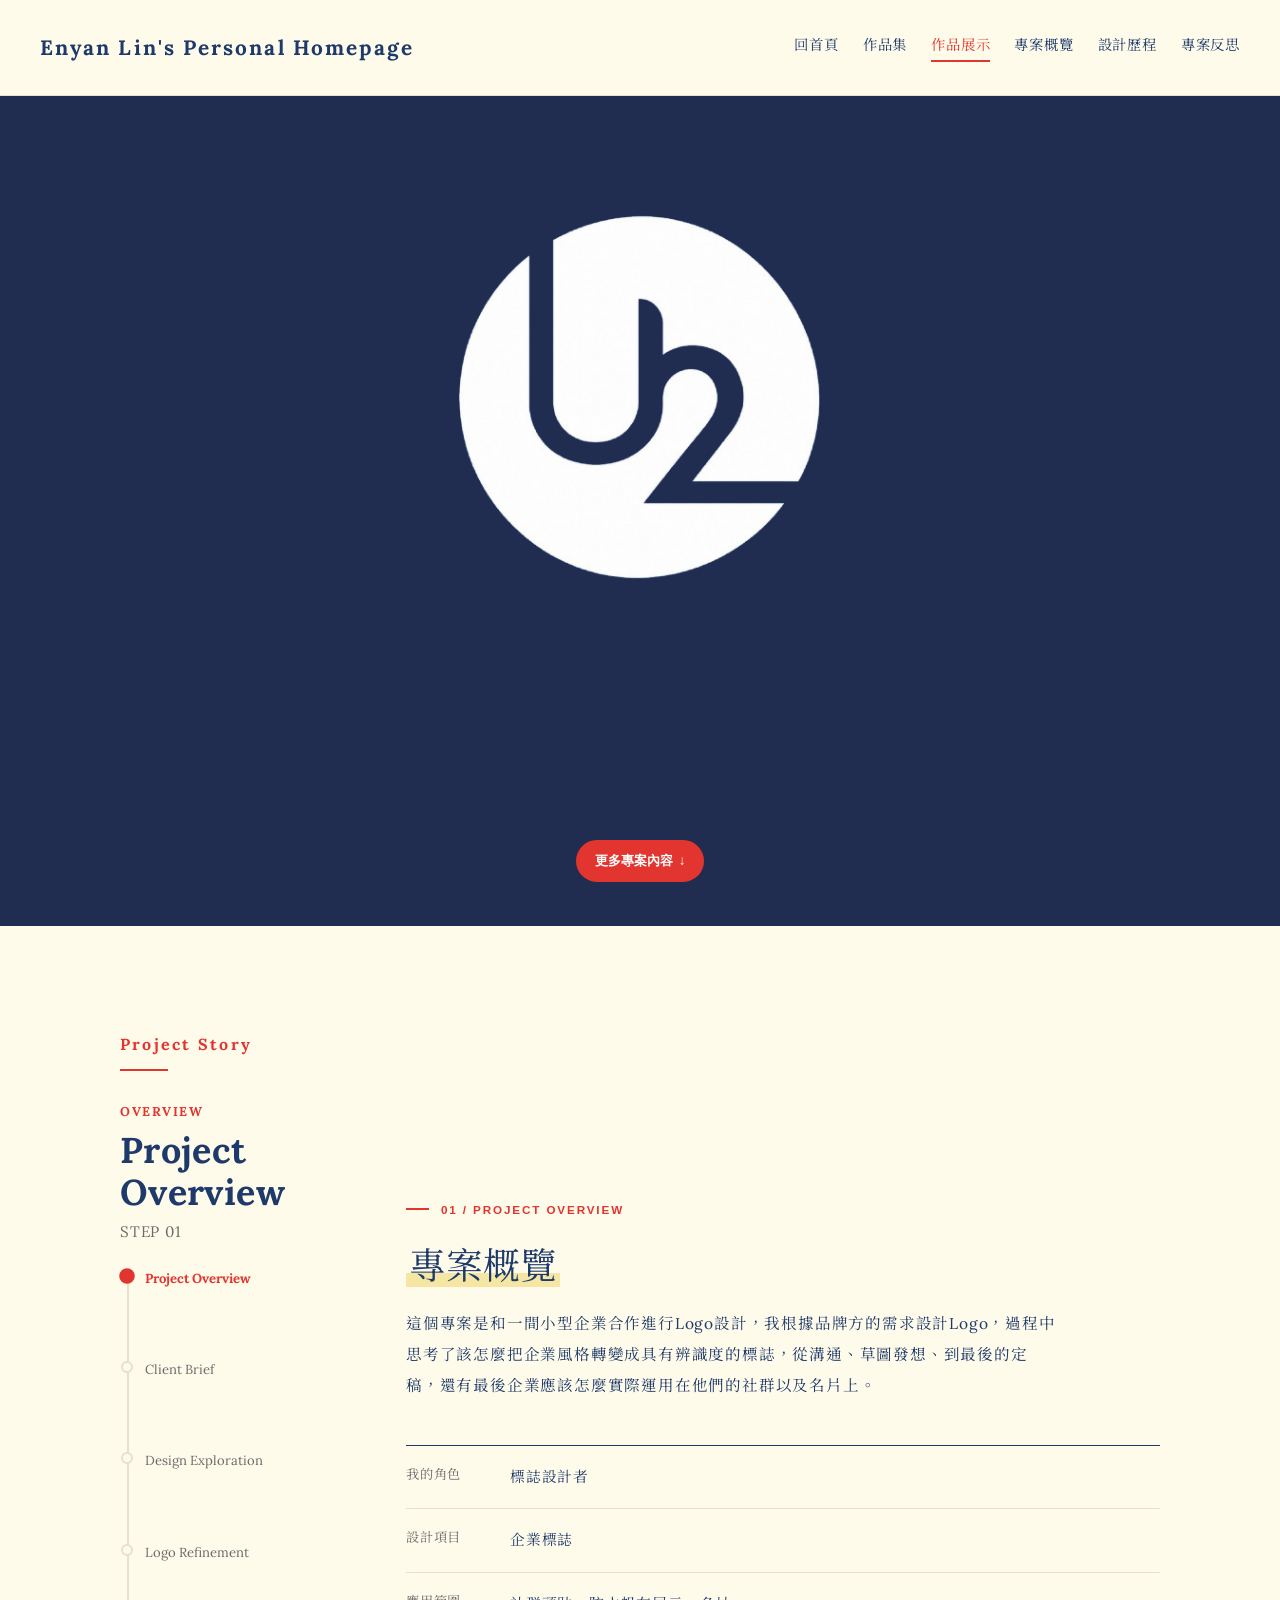
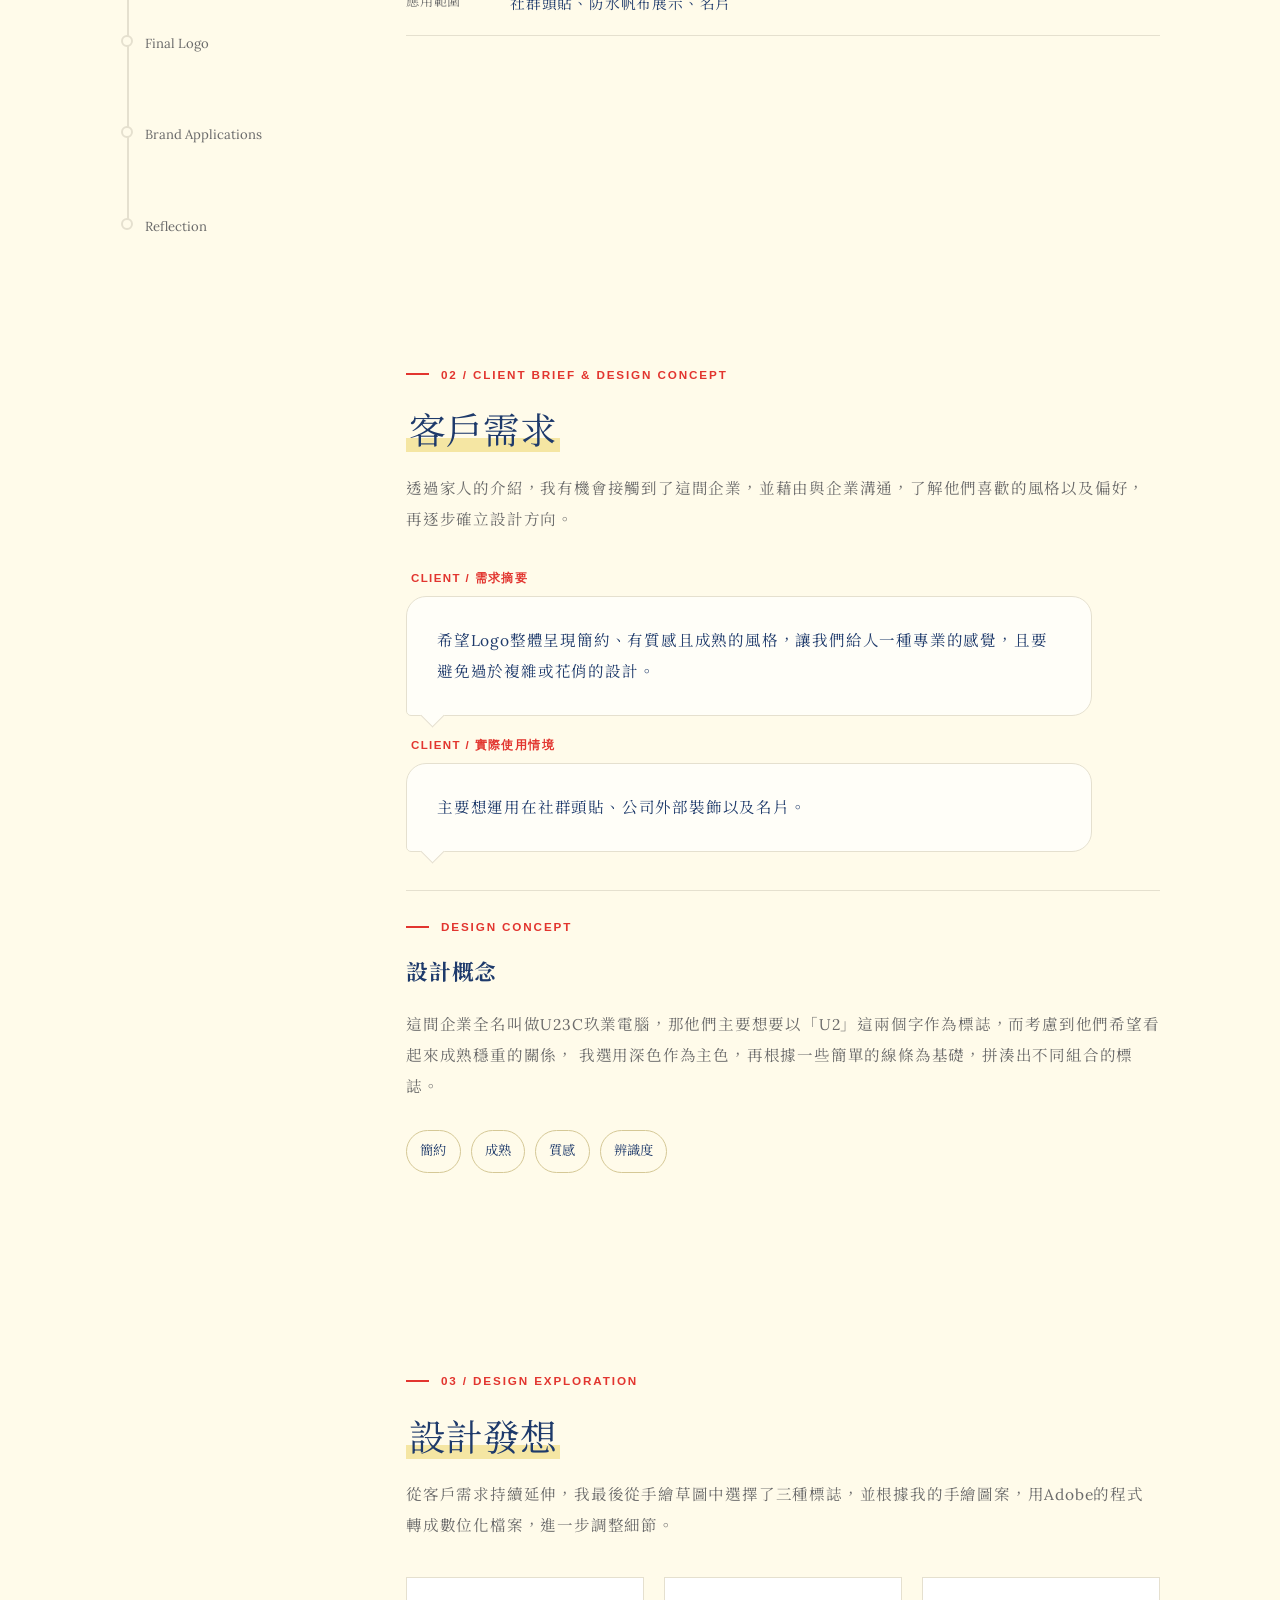
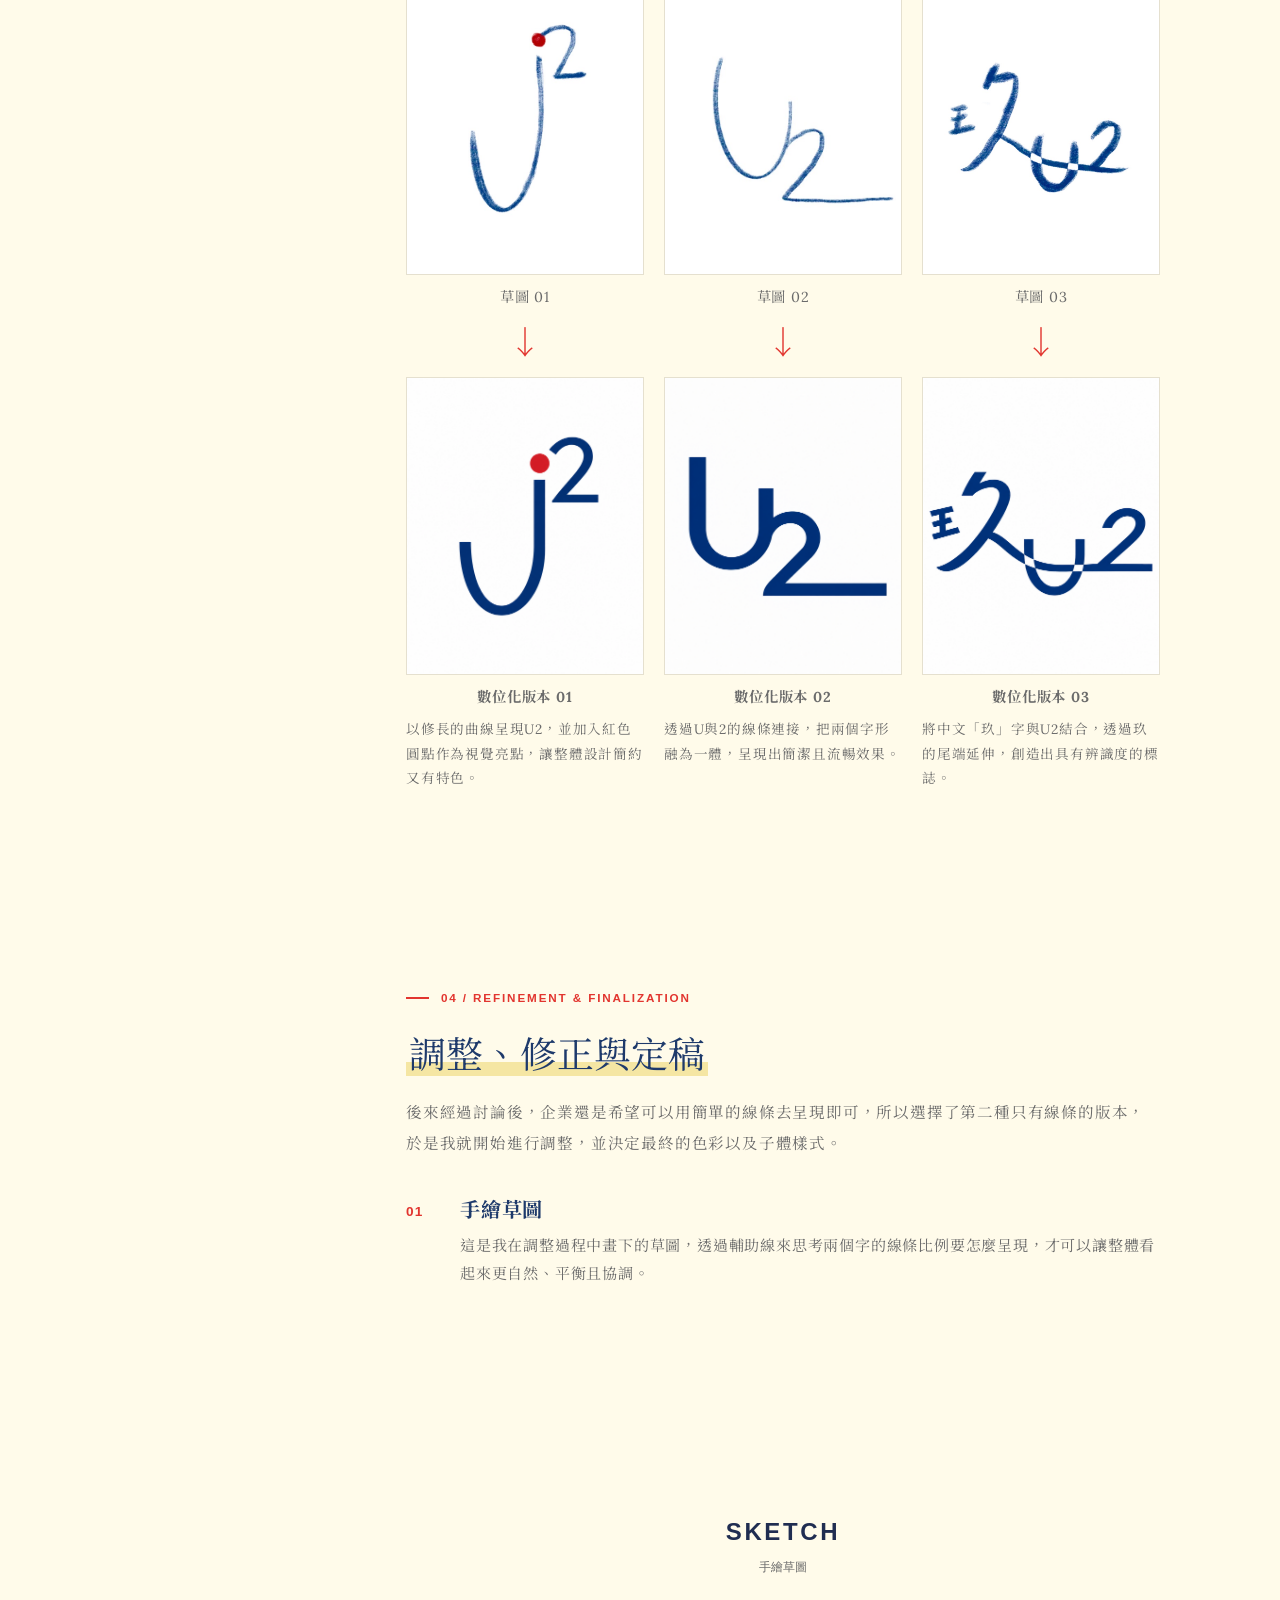
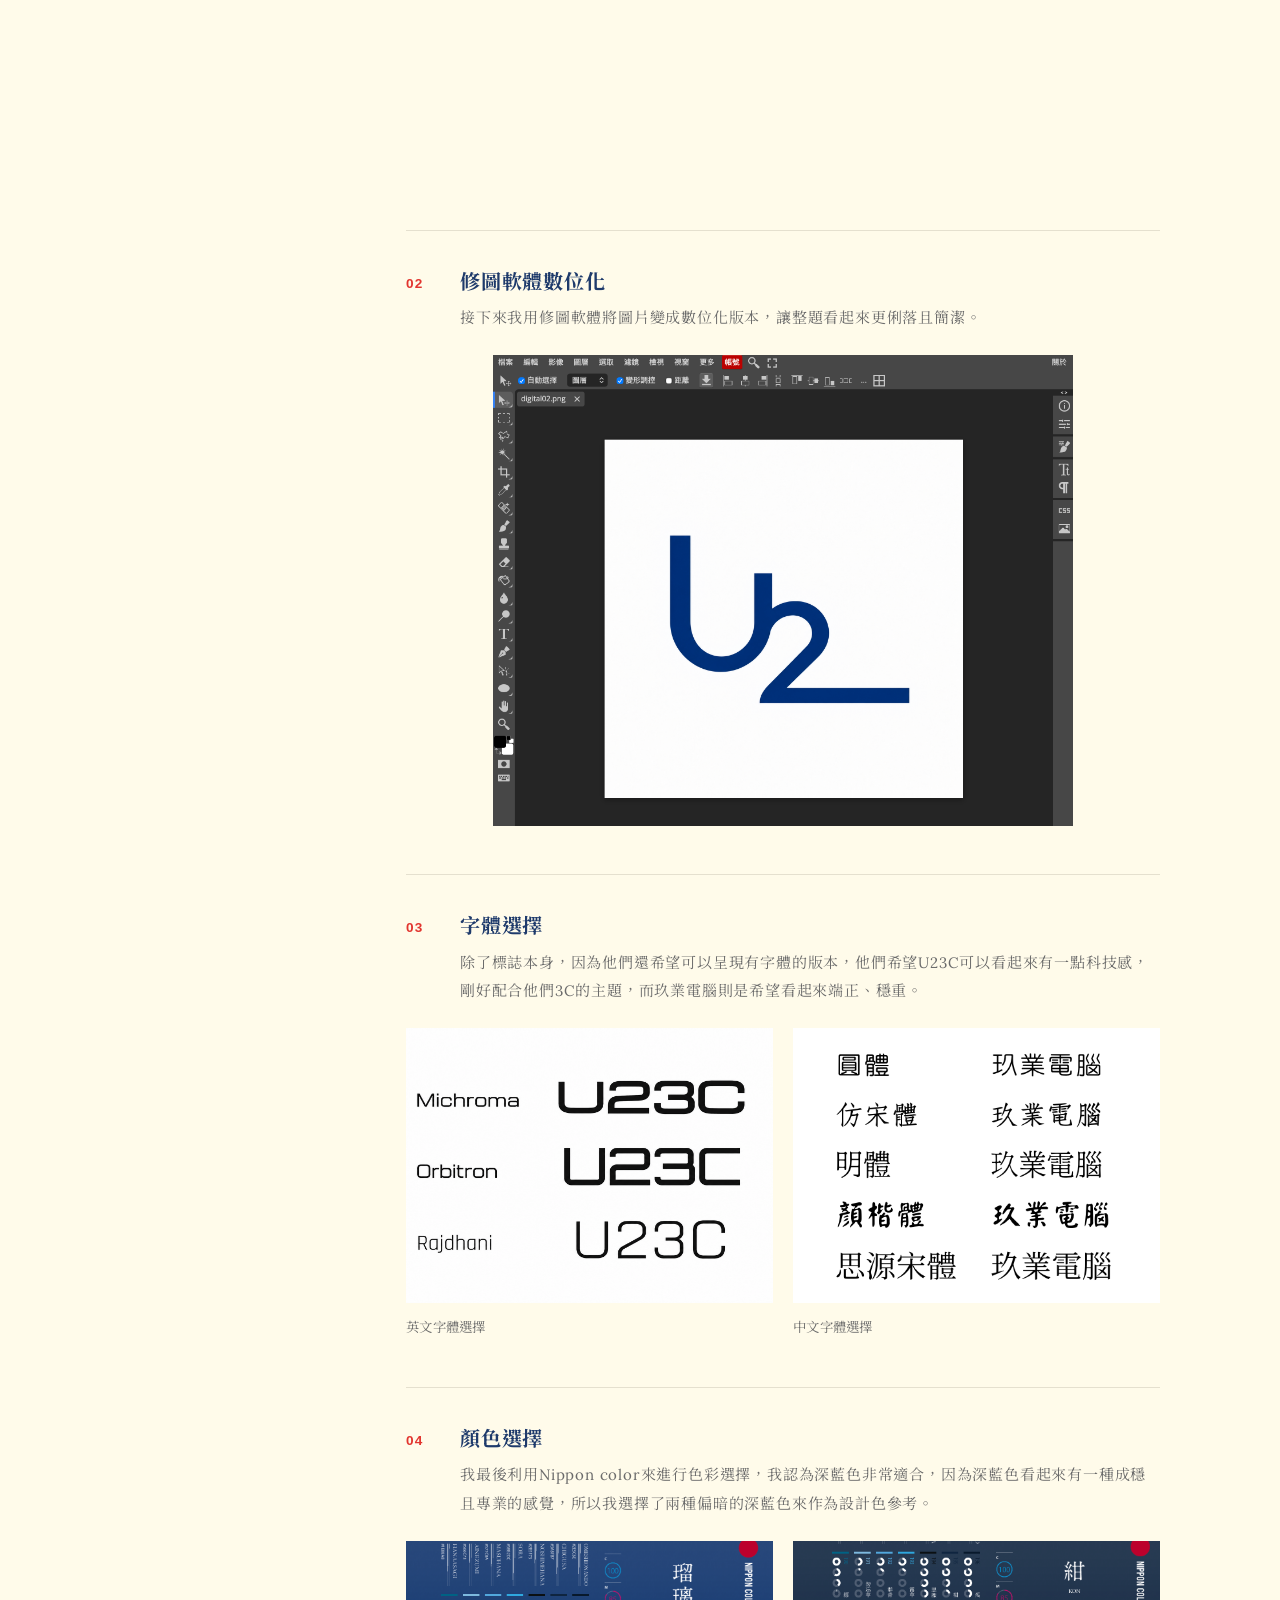
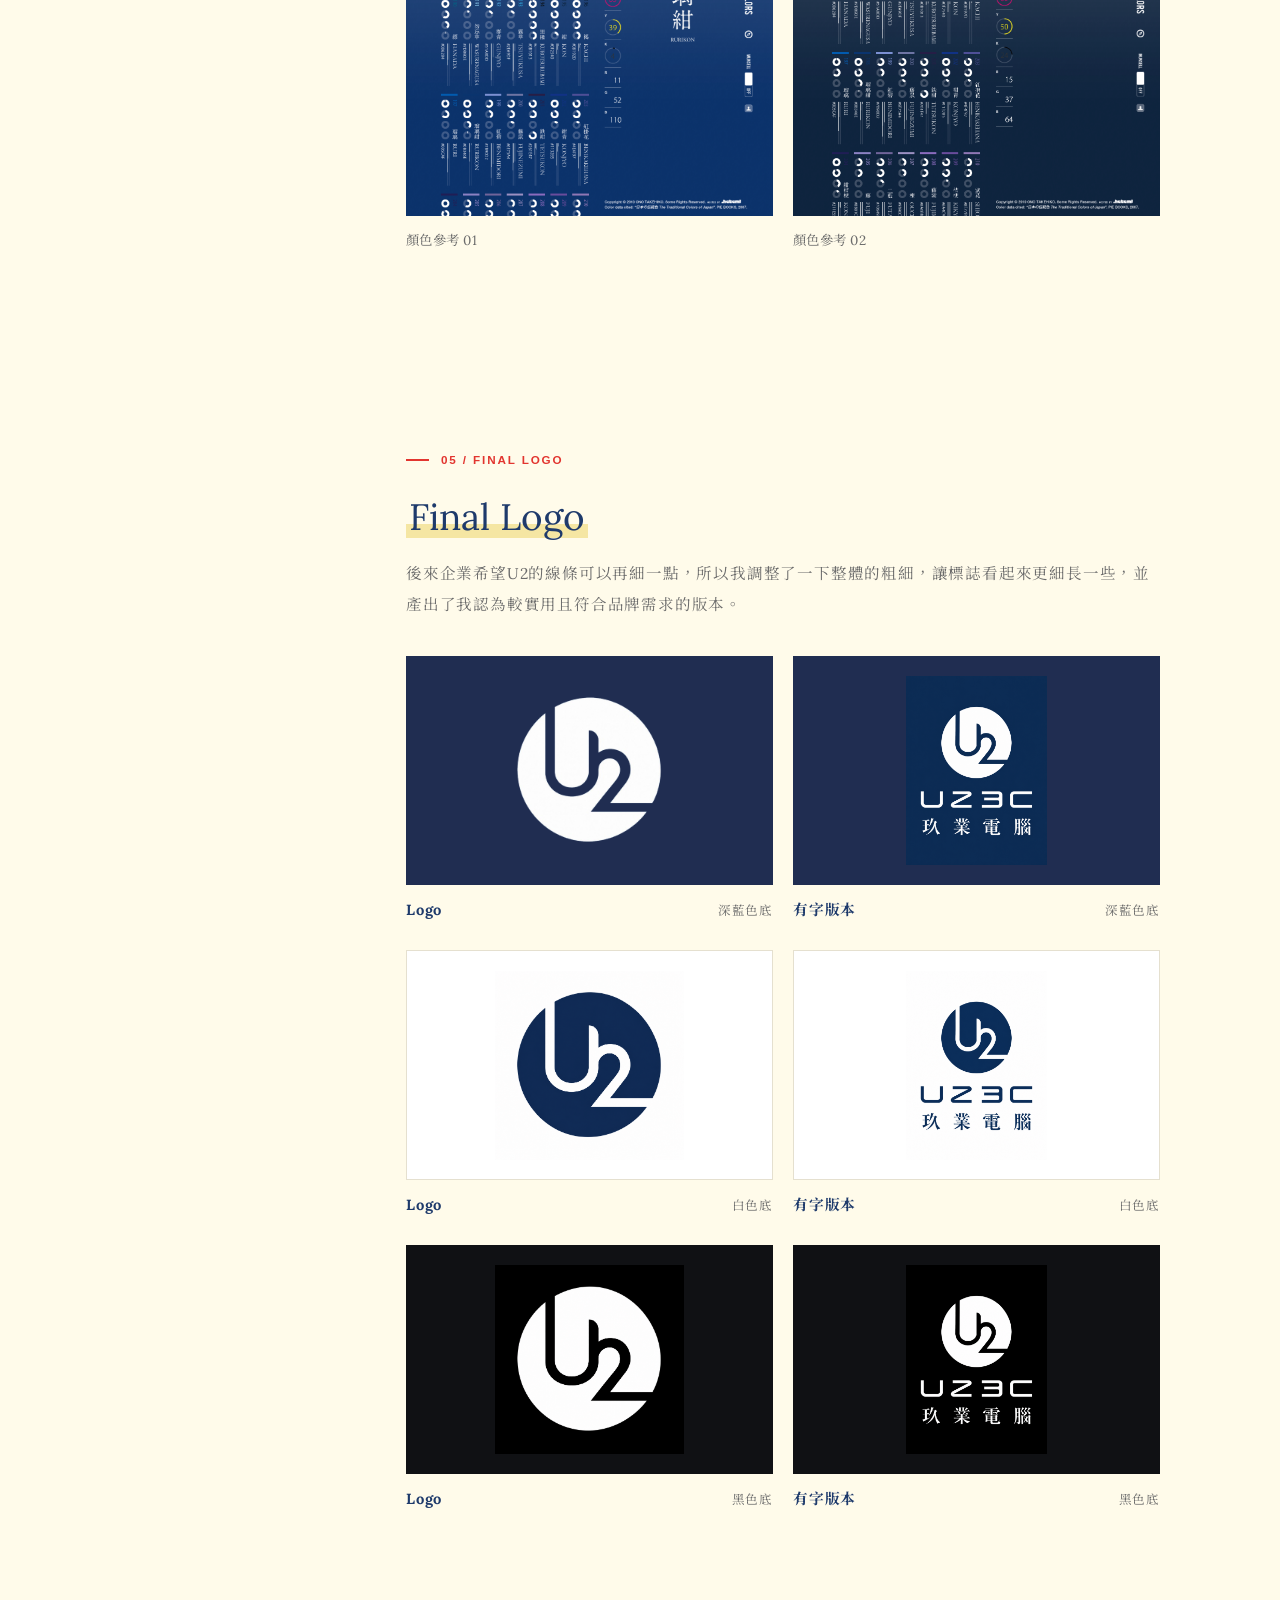
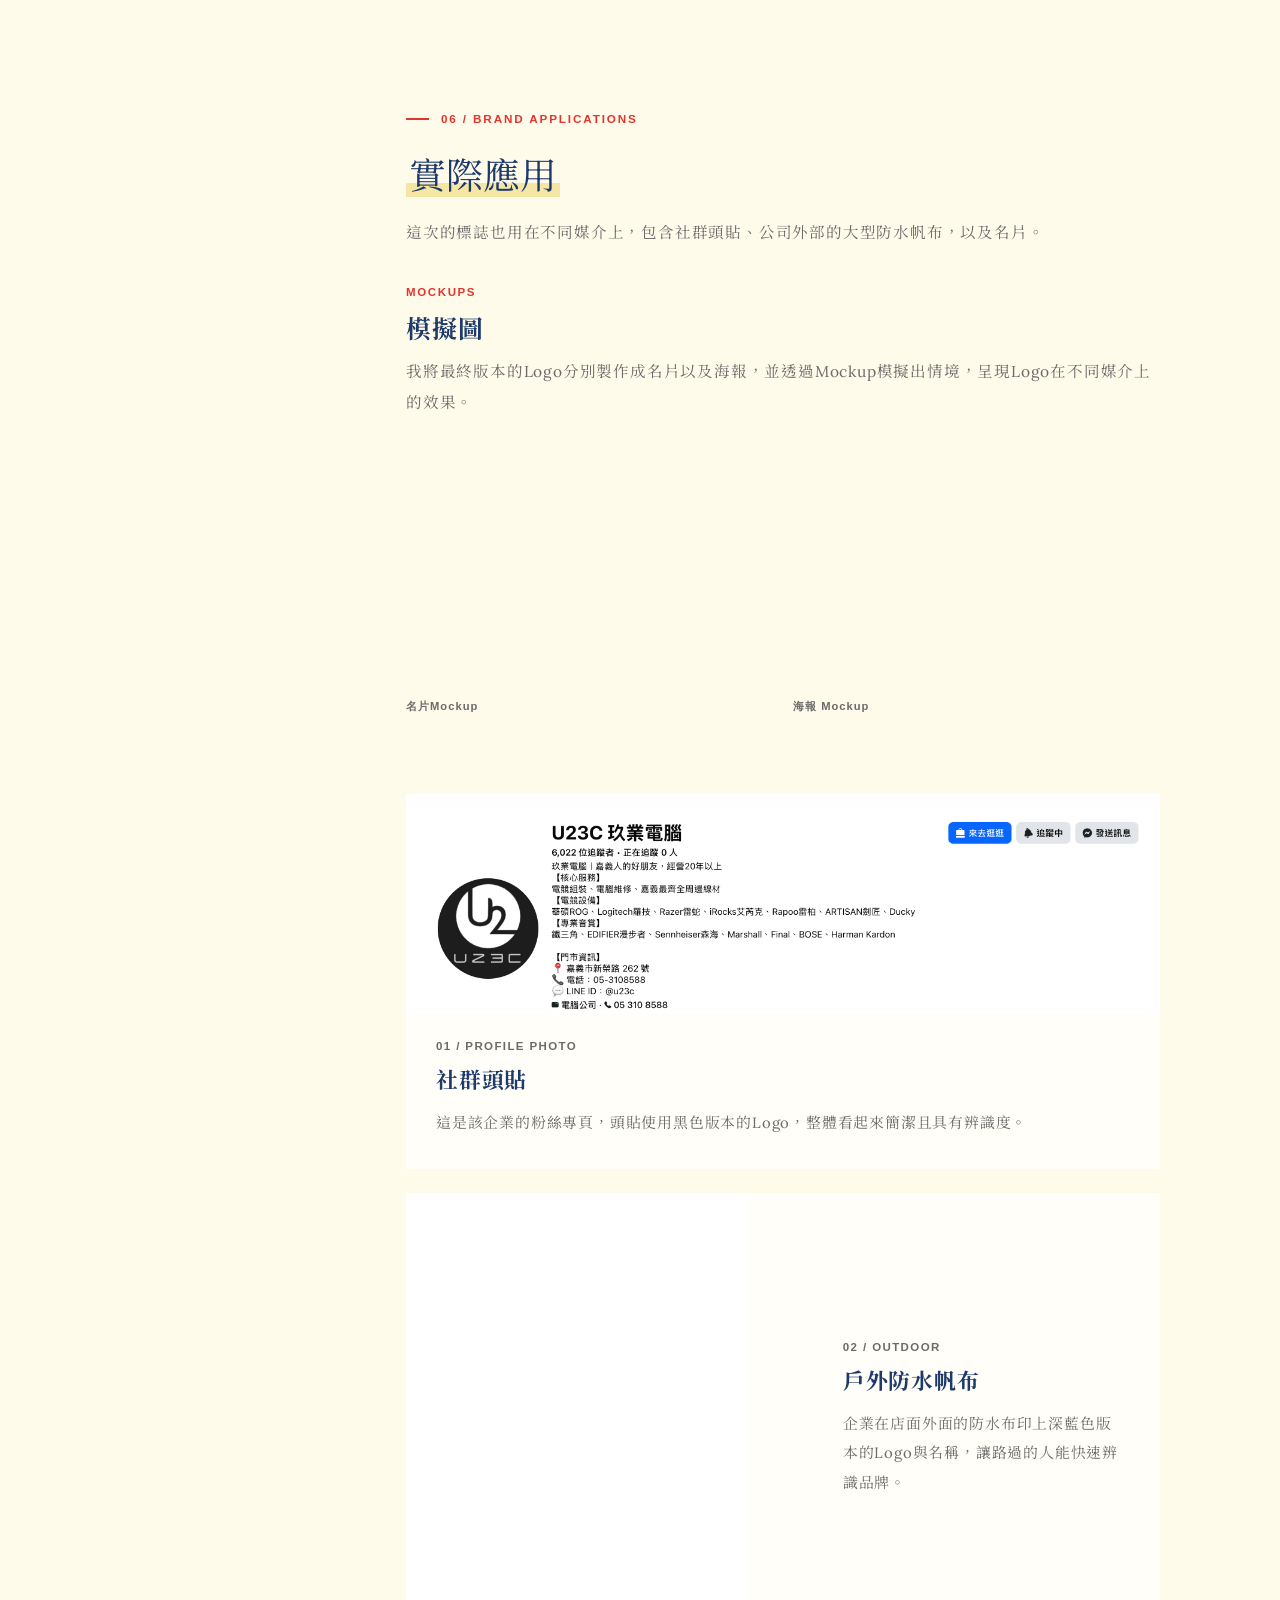
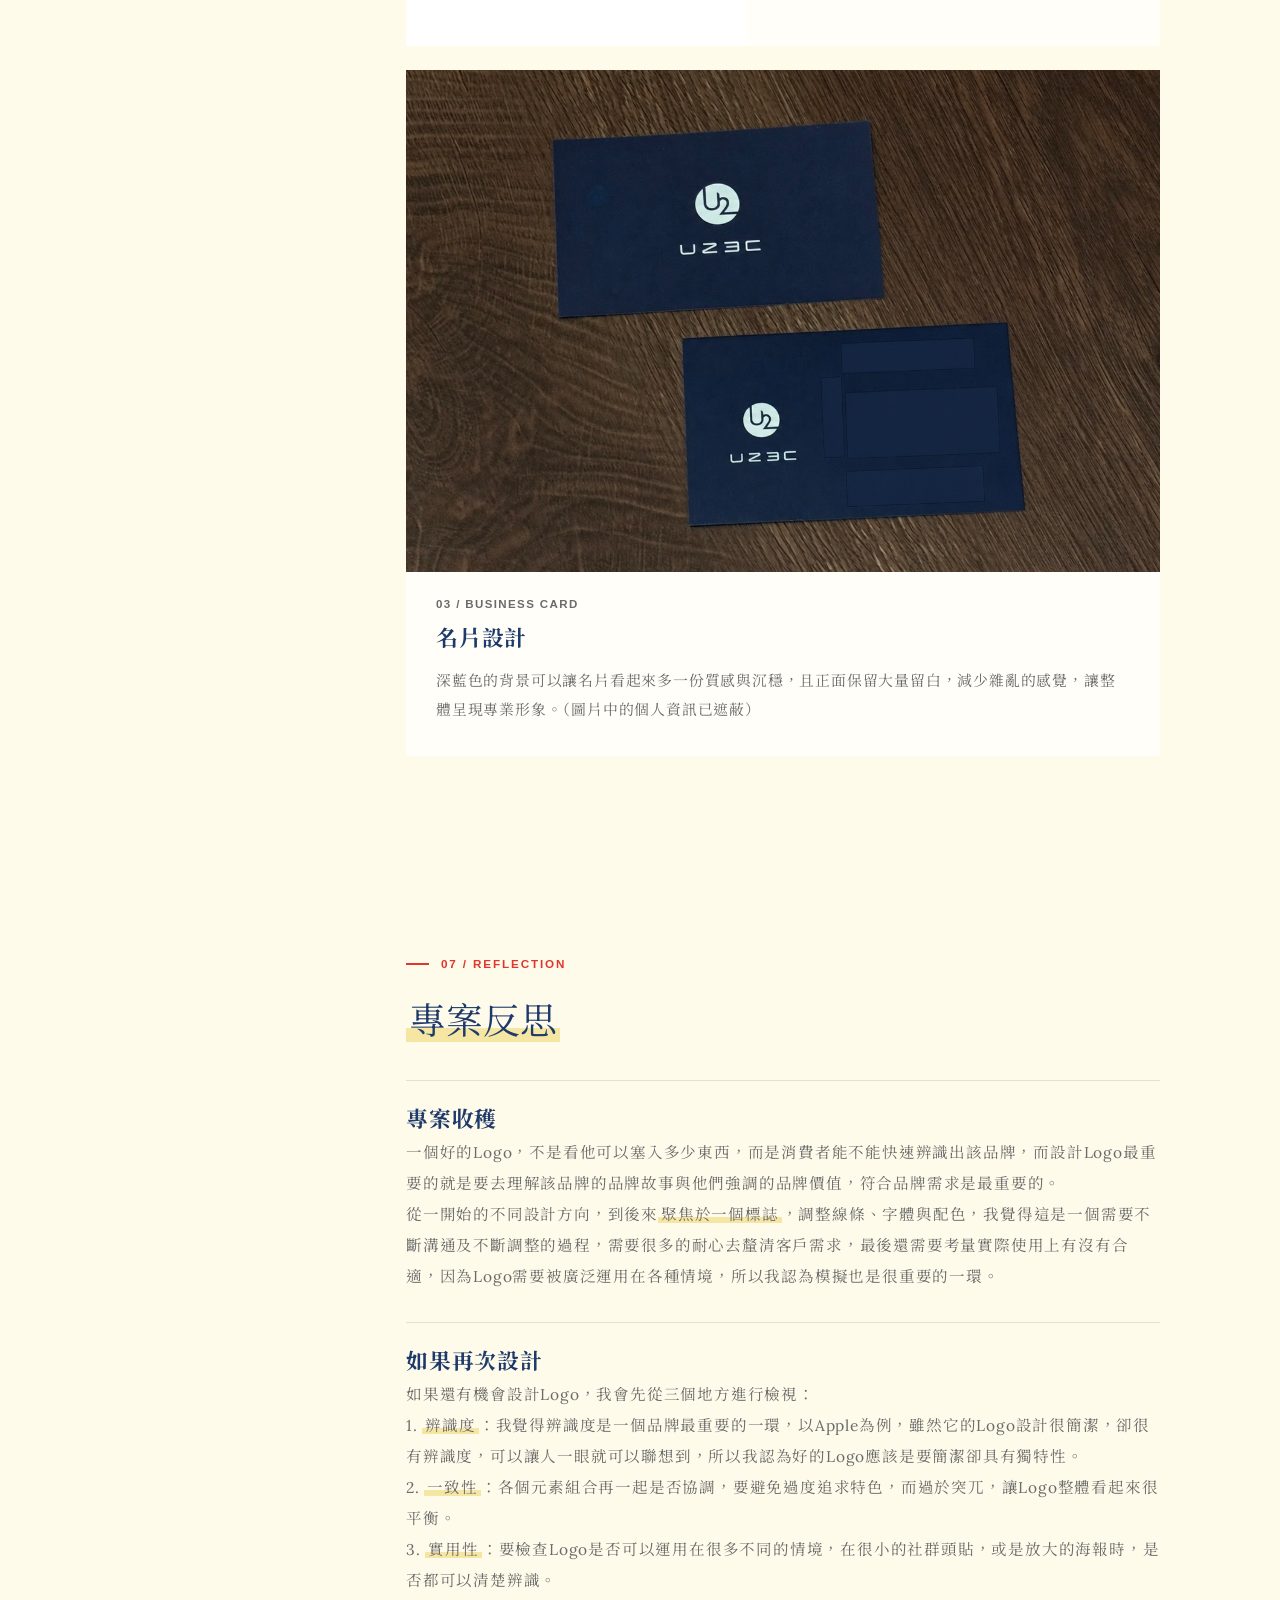
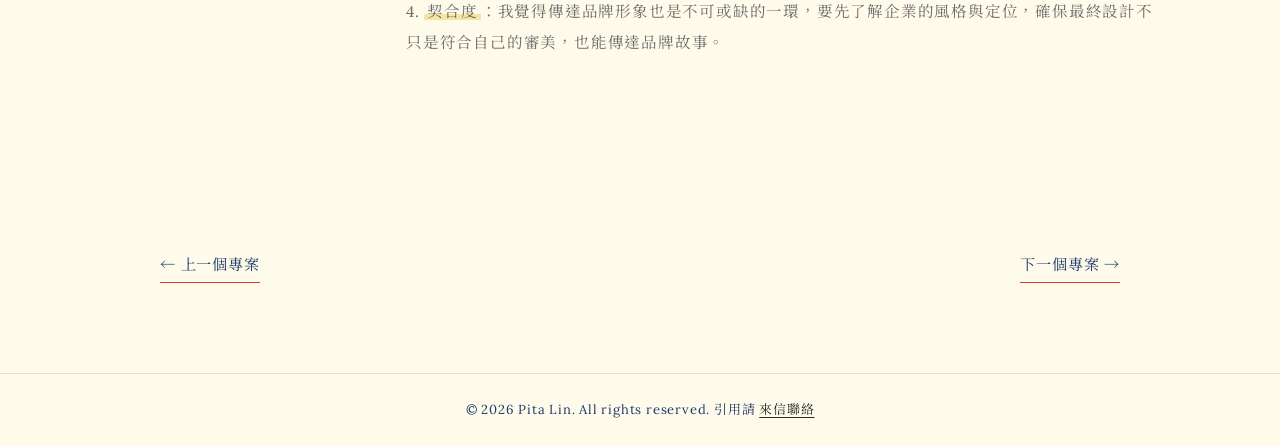
==== commit 9c752a98: "Refresh U2 application gallery stylesheet cache" ====
--- a/brand.html
+++ b/brand.html
@@ -6,7 +6,7 @@
   <meta name="description" content="U2 小型企業 Logo 設計專案：客戶需求、設計發想、定稿過程與品牌應用。">
   <title>U2 Logo Design | Enyan Lin Portfolio</title>
   <link rel="stylesheet" href="hw3-113450006.css">
-  <link rel="stylesheet" href="brand.css?v=20261025-scroll-pill">
+  <link rel="stylesheet" href="brand.css?v=20261025-app-edge-to-edge">
   <link rel="preconnect" href="https://fonts.googleapis.com">
   <link rel="preconnect" href="https://fonts.gstatic.com" crossorigin>
   <link href="https://fonts.googleapis.com/css2?family=Lora:wght@400;500;600;700&family=Noto+Serif+TC:wght@400;500;600;700&display=swap" rel="stylesheet">
--- a/brand.css
+++ b/brand.css
@@ -983,3 +983,42 @@
   height: auto;
   object-fit: contain;
 }
+
+/* Brand applications: image edge-to-edge, no extra white/cream framing. */
+.brand-page #applications .brand-app-grid .brand-app-card {
+  border: 0;
+  box-shadow: none;
+}
+.brand-page #applications .brand-app-grid .brand-app-card .brand-app-card__media {
+  display: block;
+  min-height: 0;
+  padding: 0;
+  background: transparent;
+}
+.brand-page #applications .brand-mockup .brand-art--mockup.has-image,
+.brand-page #applications .brand-app-card__media .brand-art.has-image {
+  display: block;
+  width: 100%;
+  height: auto;
+  max-width: none;
+  aspect-ratio: auto;
+  padding: 0;
+  border: 0;
+  border-radius: 0;
+  background: transparent;
+  box-shadow: none;
+}
+.brand-page #applications .brand-mockup .brand-art--mockup.has-image .brand-art__placeholder,
+.brand-page #applications .brand-app-card__media .brand-art.has-image .brand-art__placeholder {
+  display: none;
+}
+.brand-page #applications .brand-mockup .brand-art--mockup.has-image img,
+.brand-page #applications .brand-app-card__media .brand-art.has-image img {
+  display: block;
+  position: static;
+  width: 100%;
+  max-width: 100%;
+  height: auto;
+  opacity: 1;
+  object-fit: contain;
+}
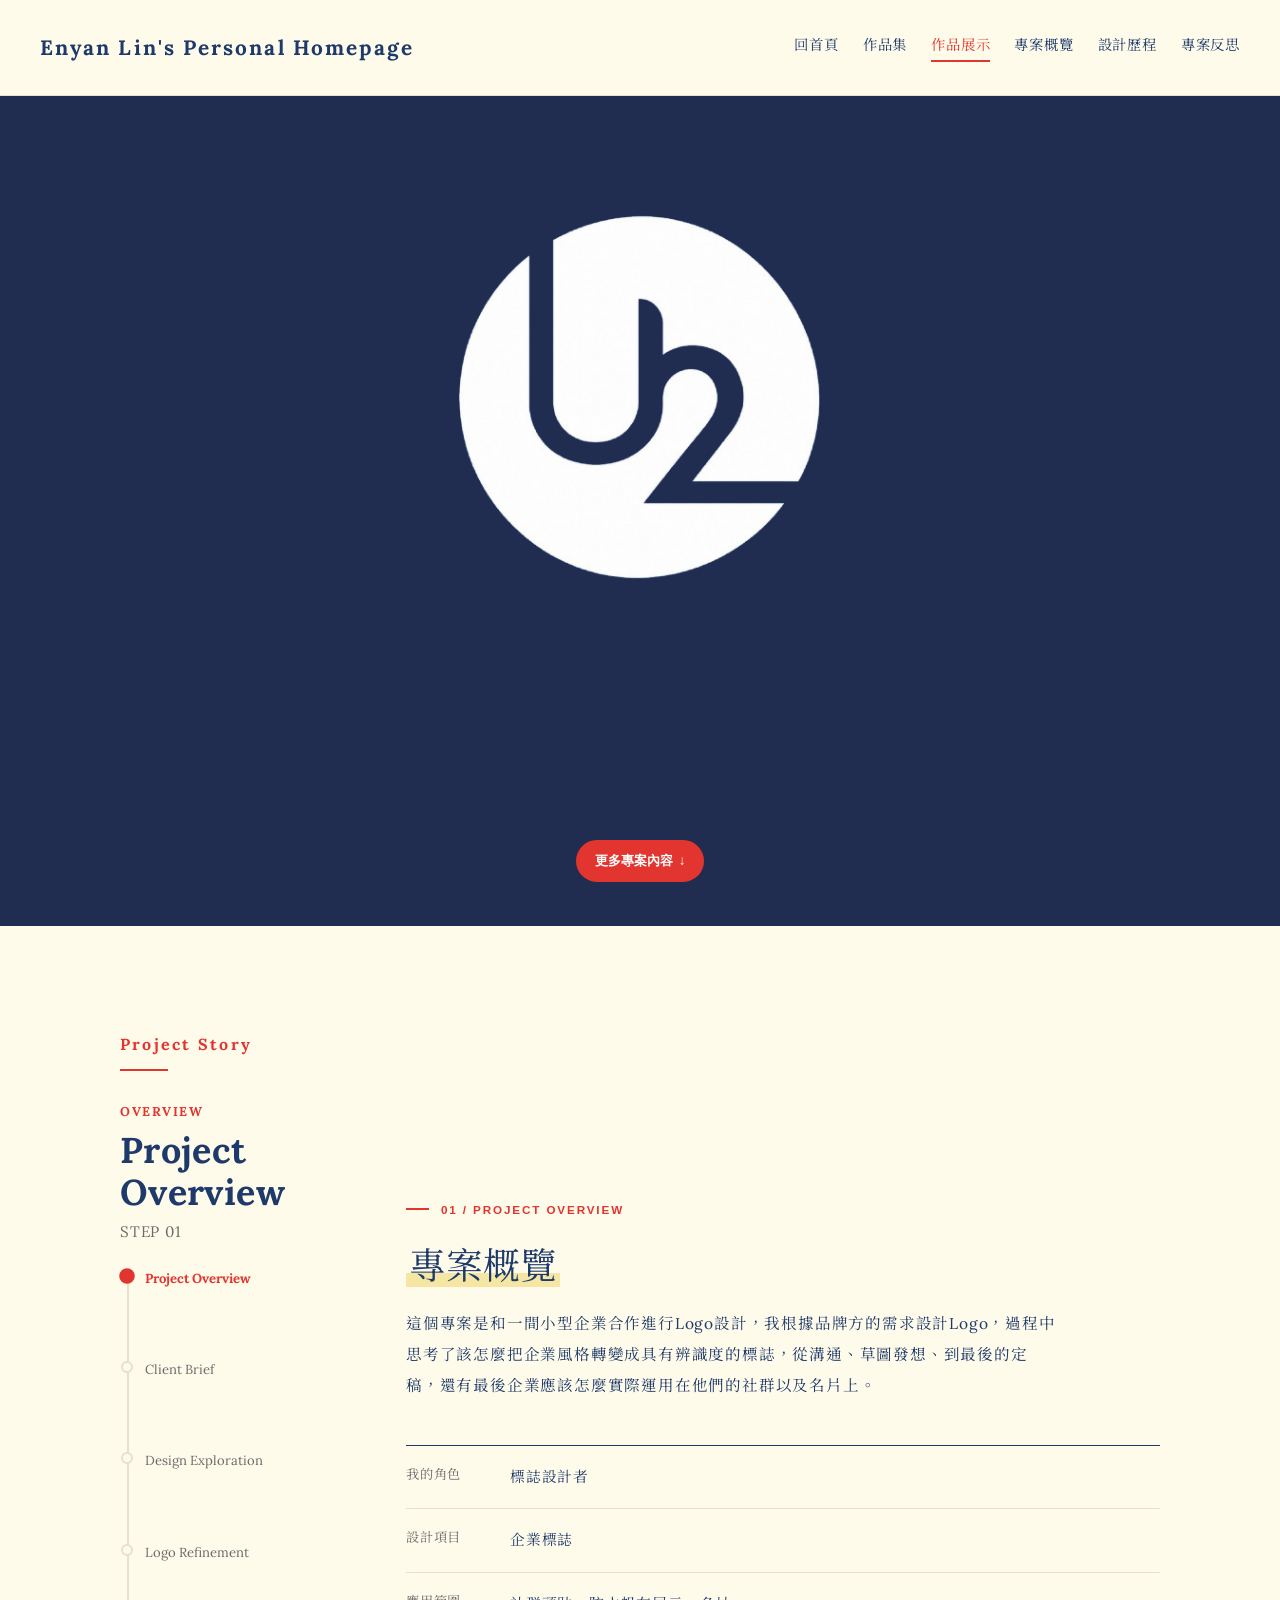
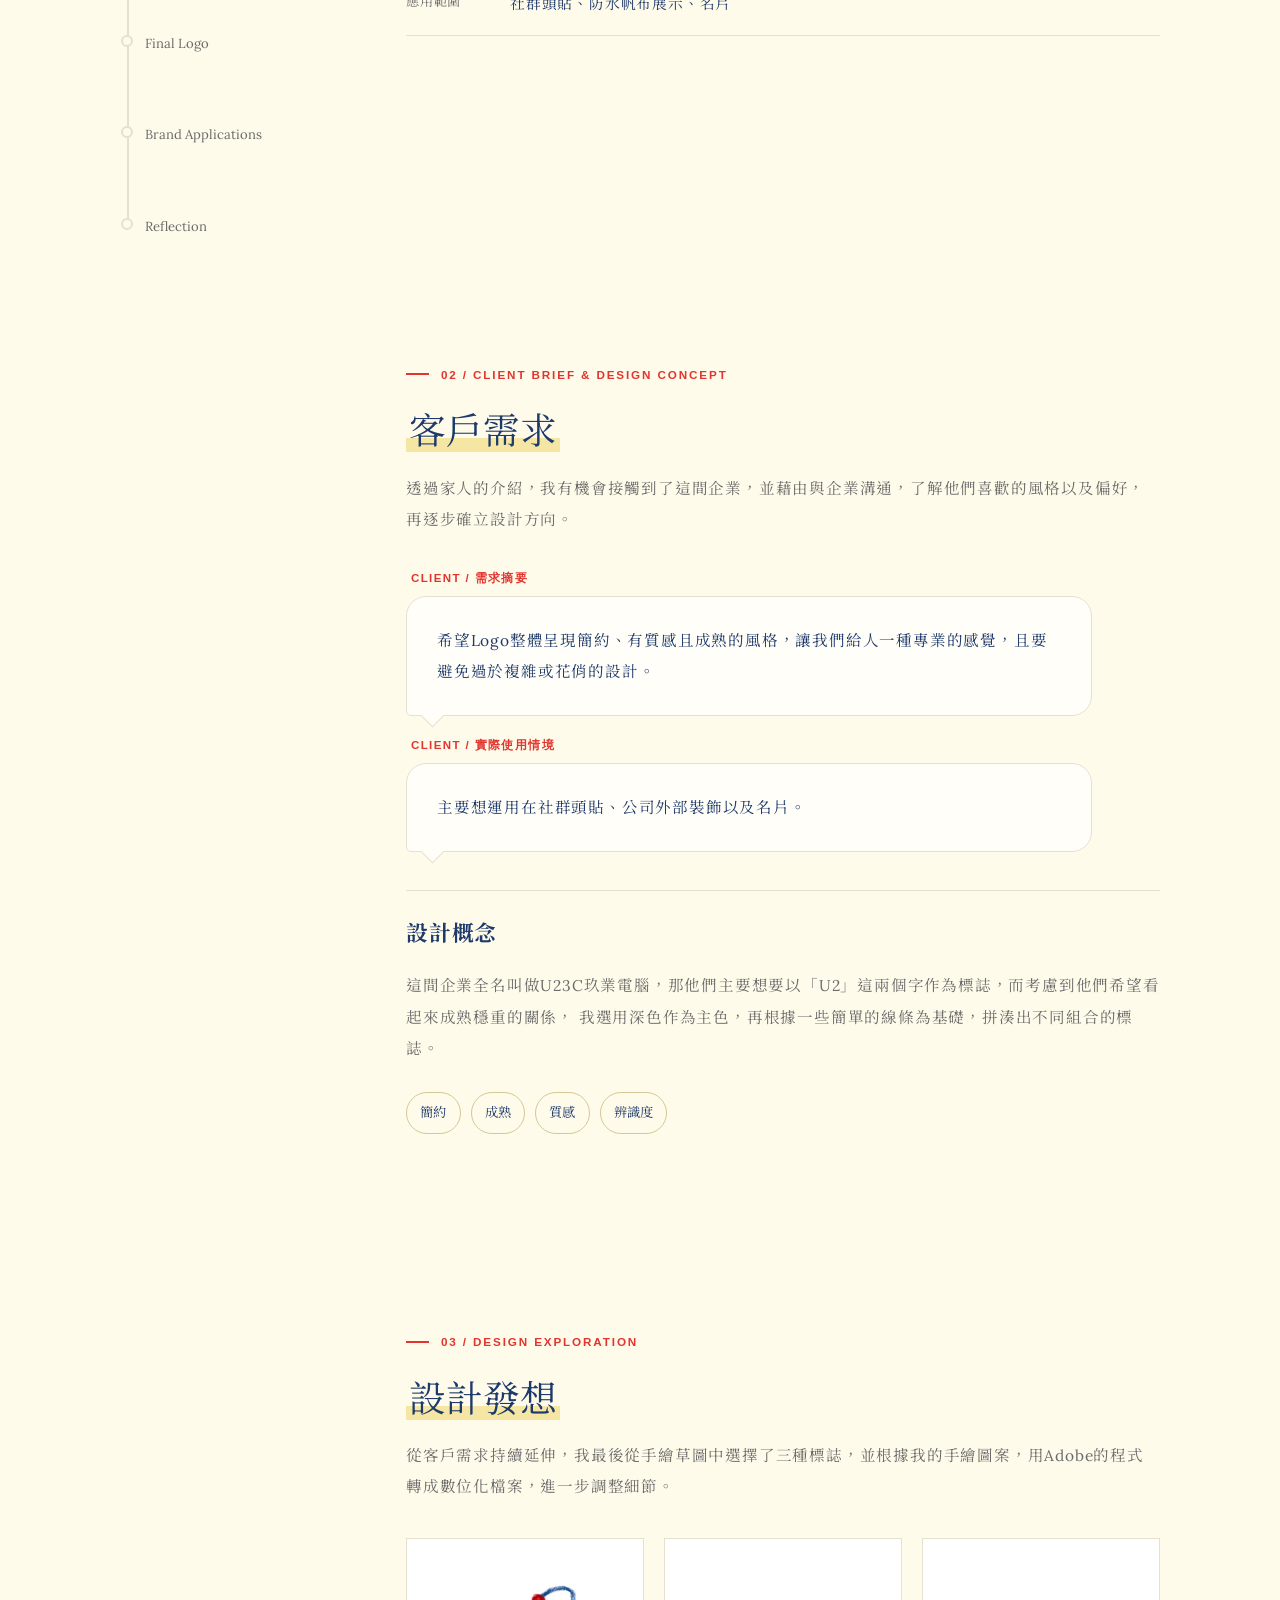
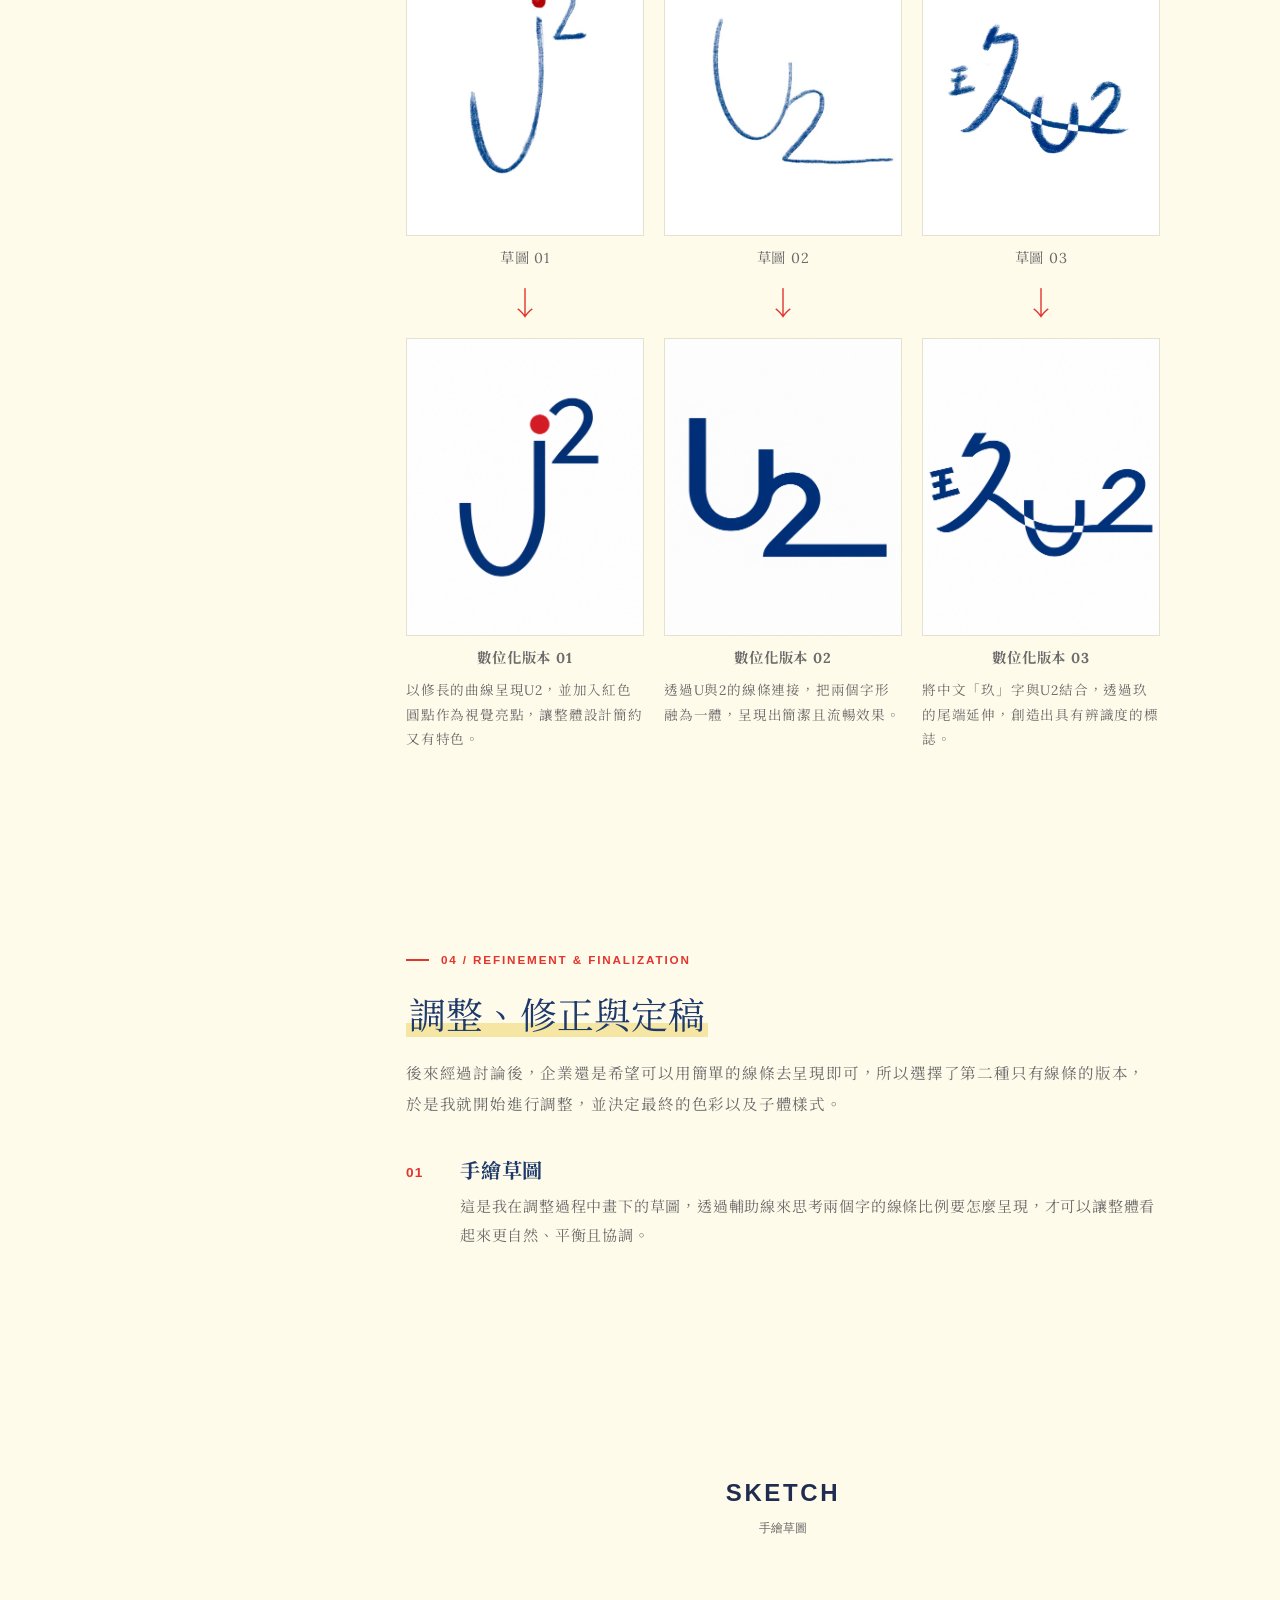
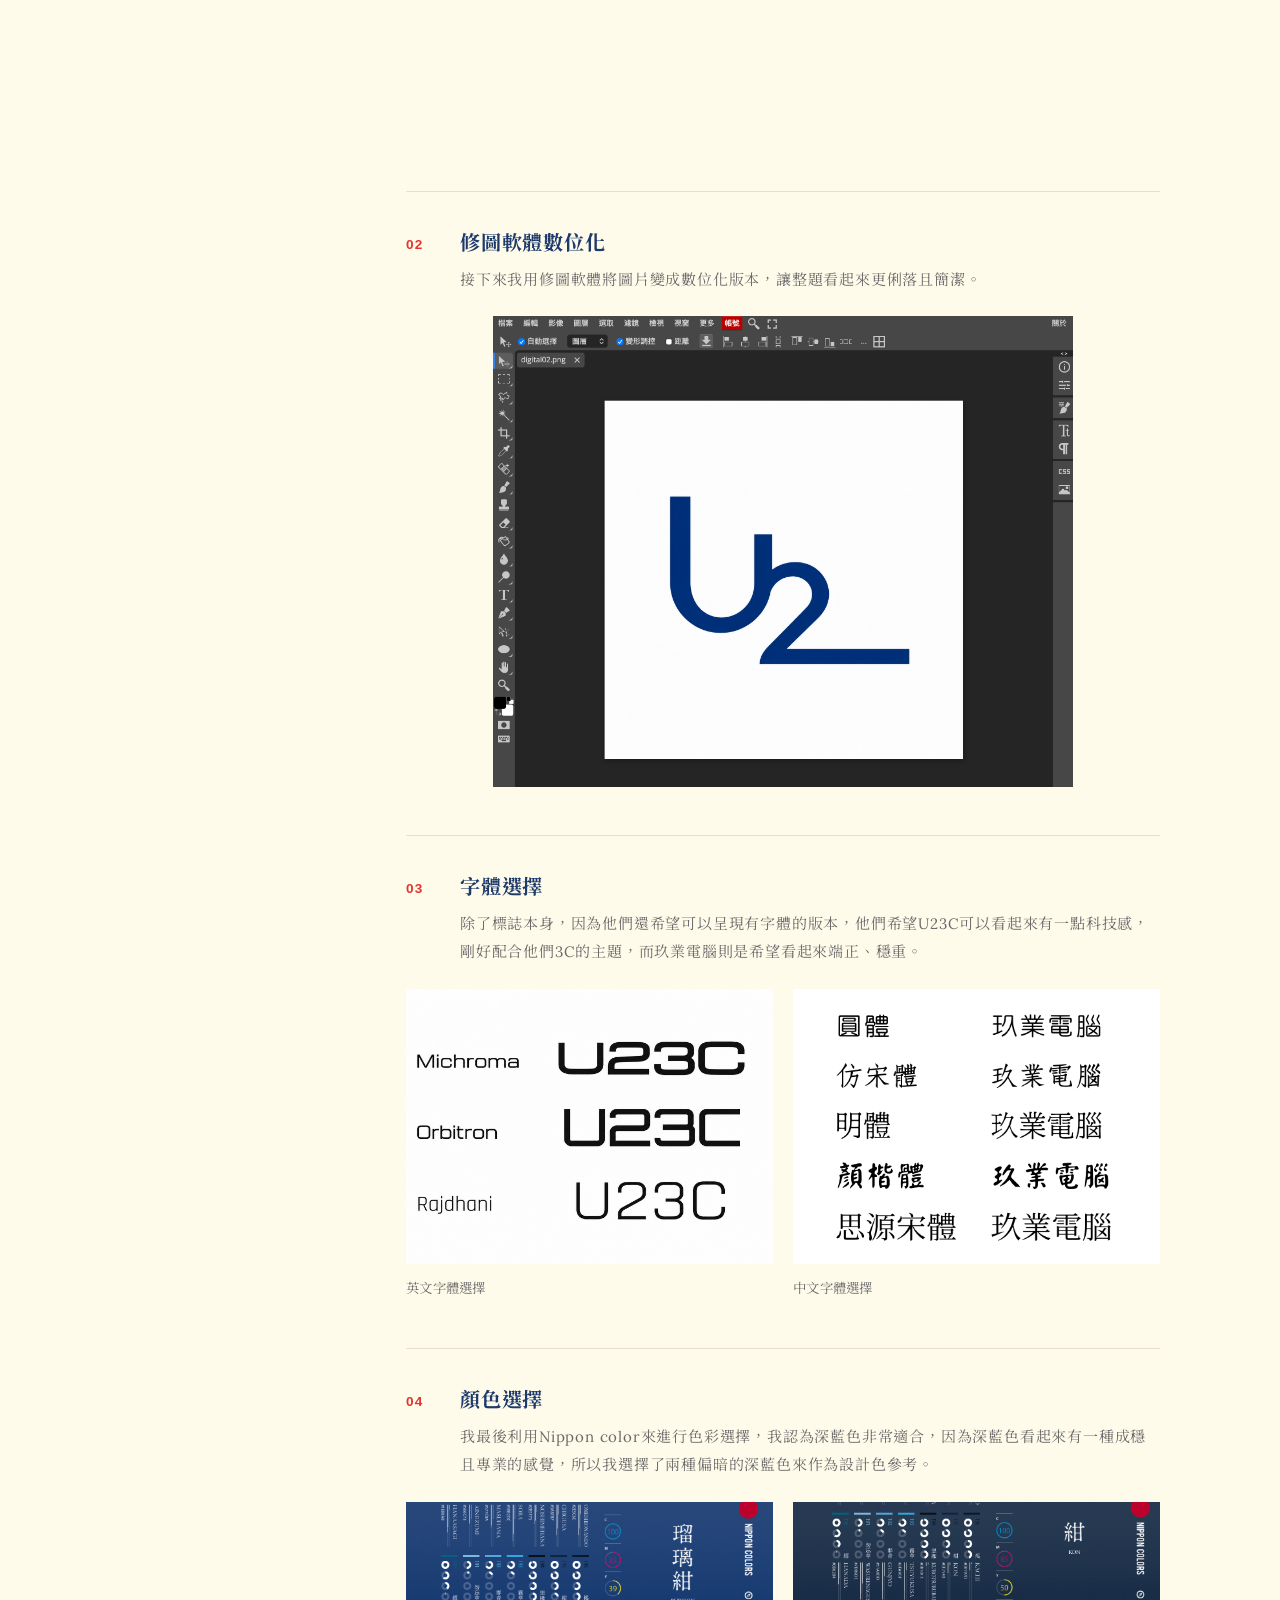
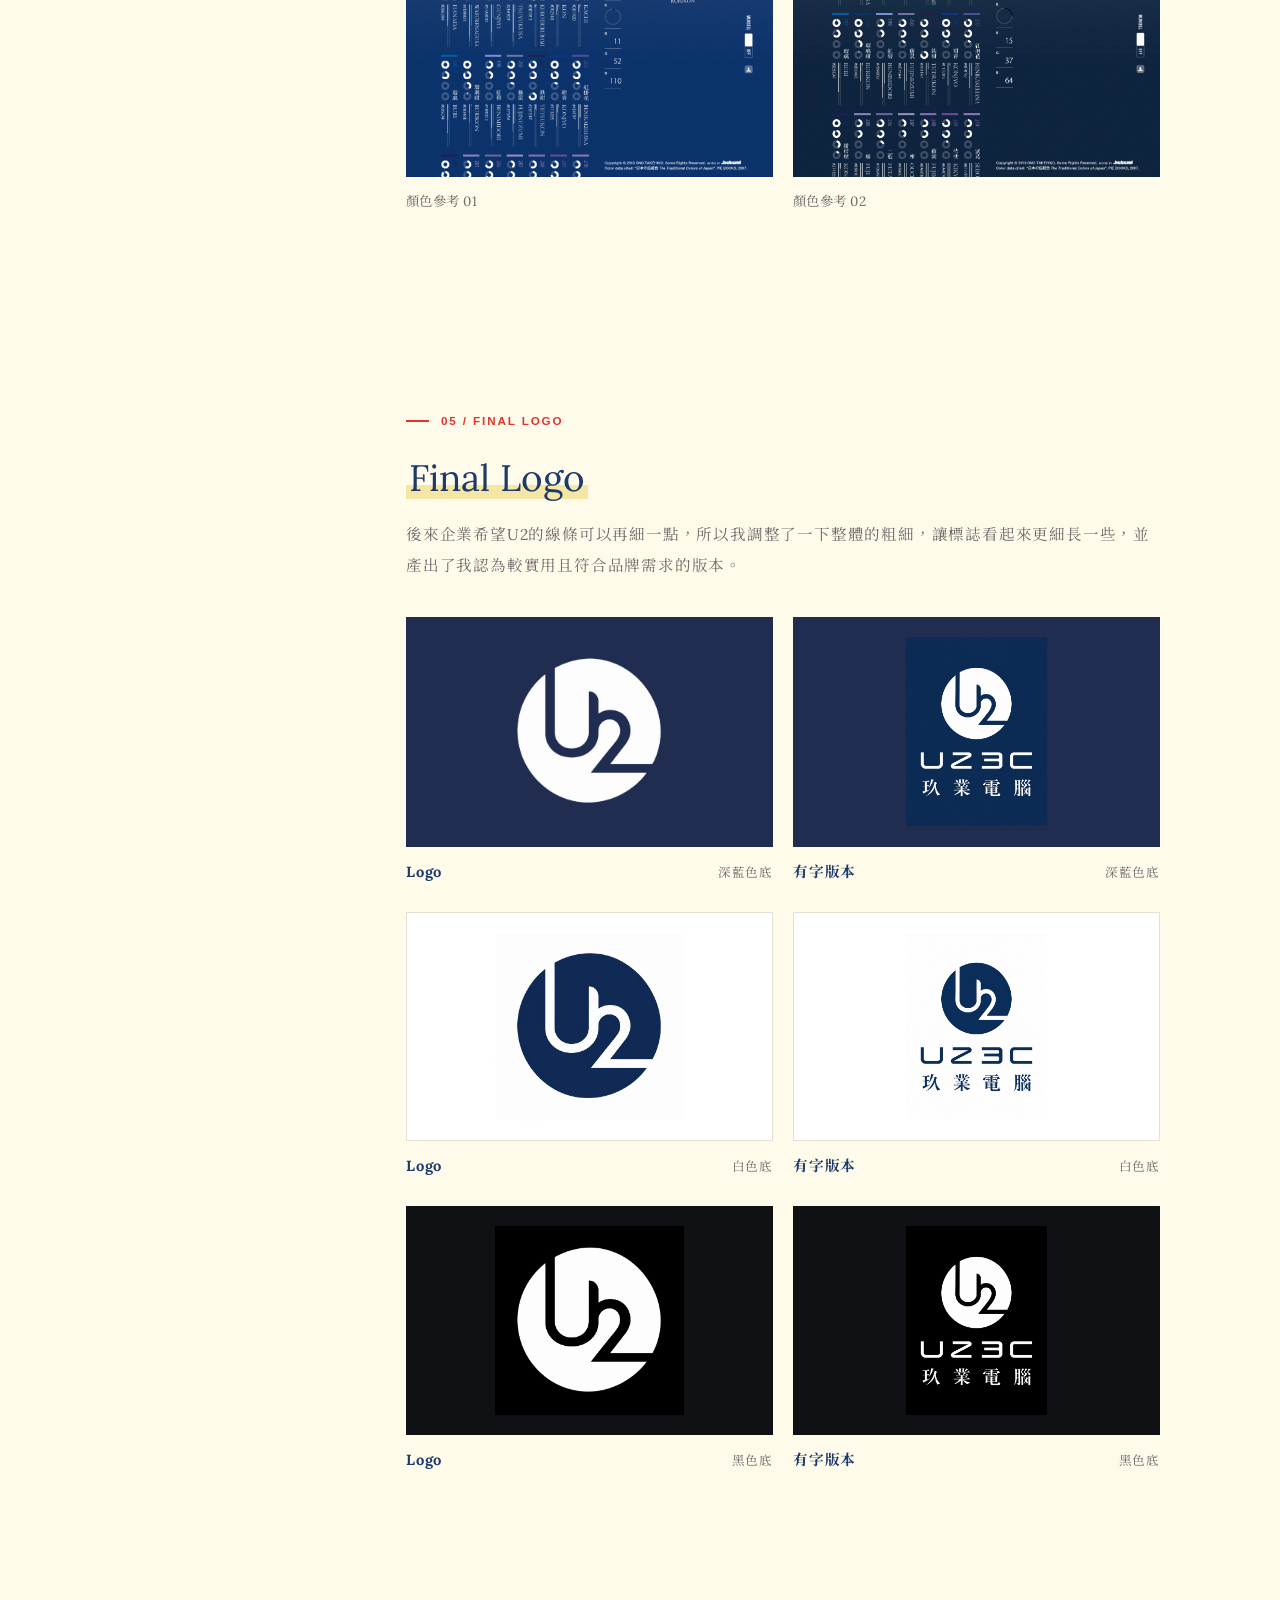
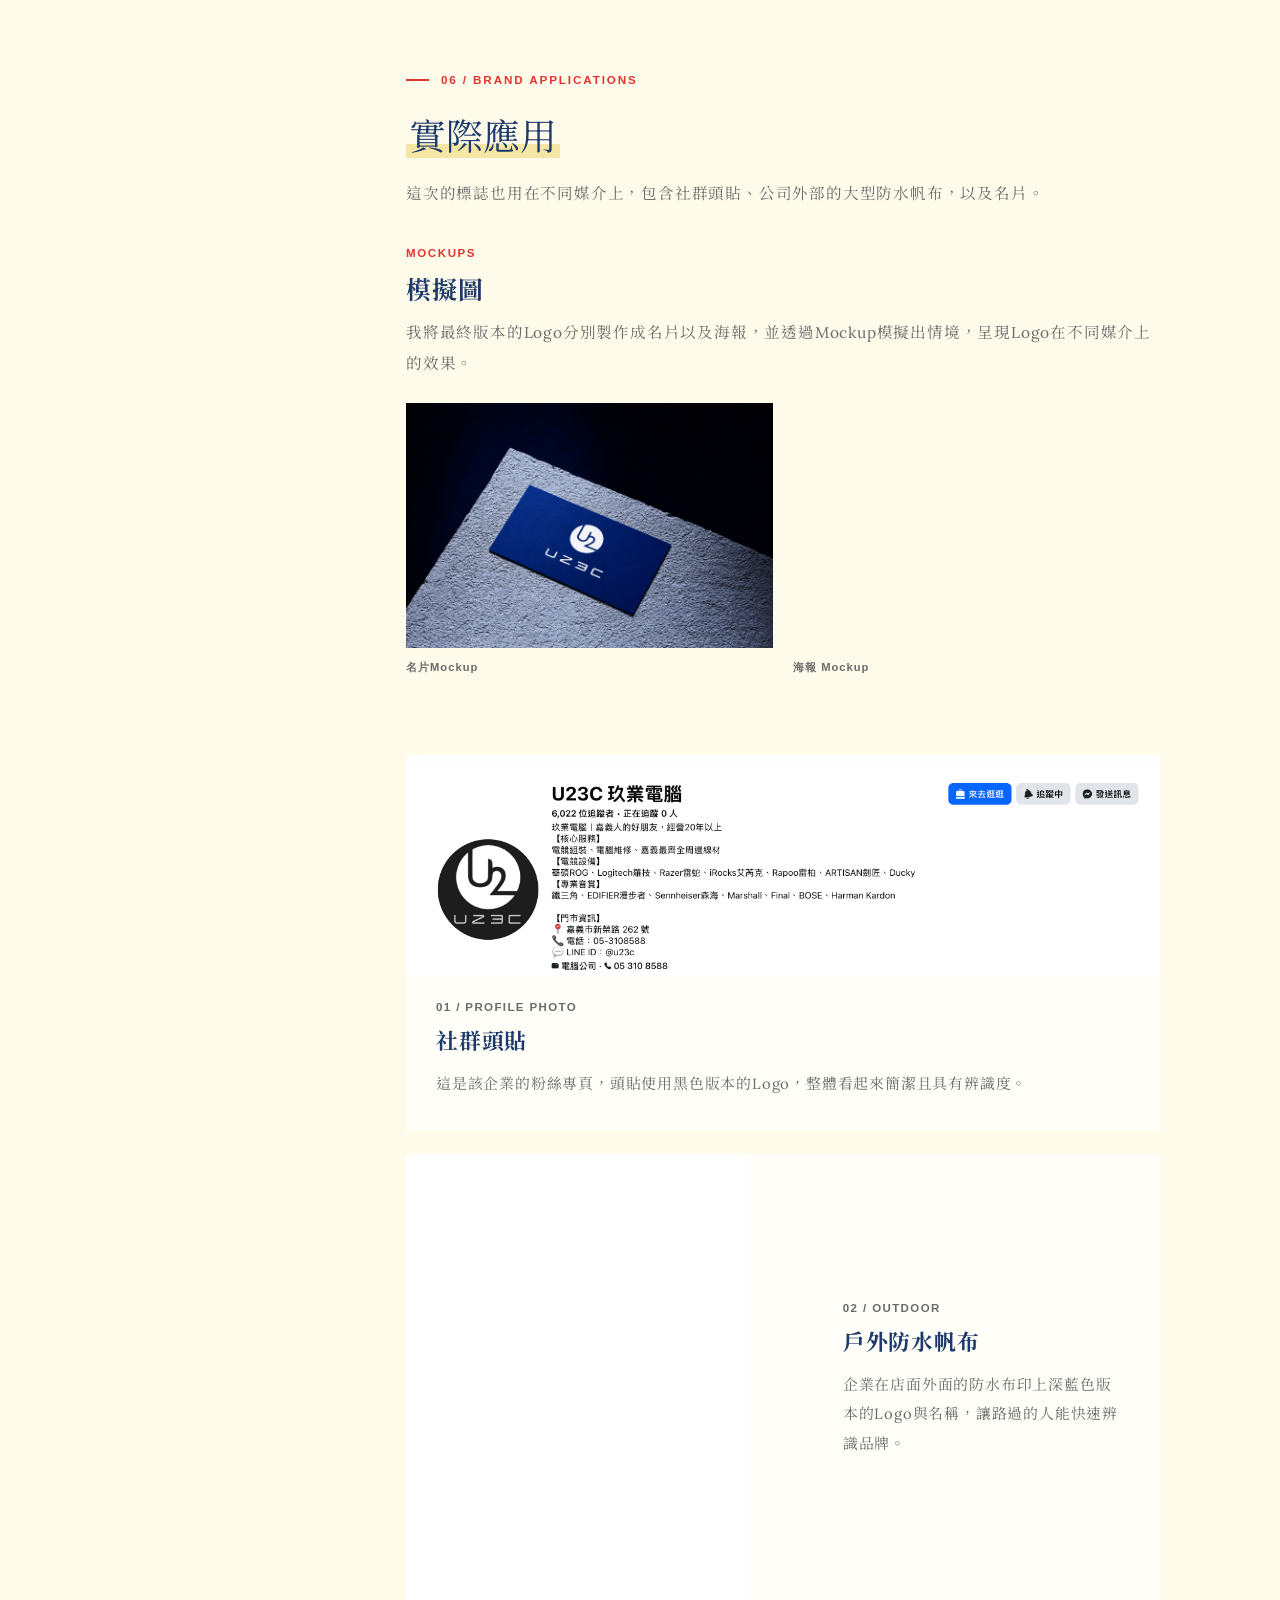
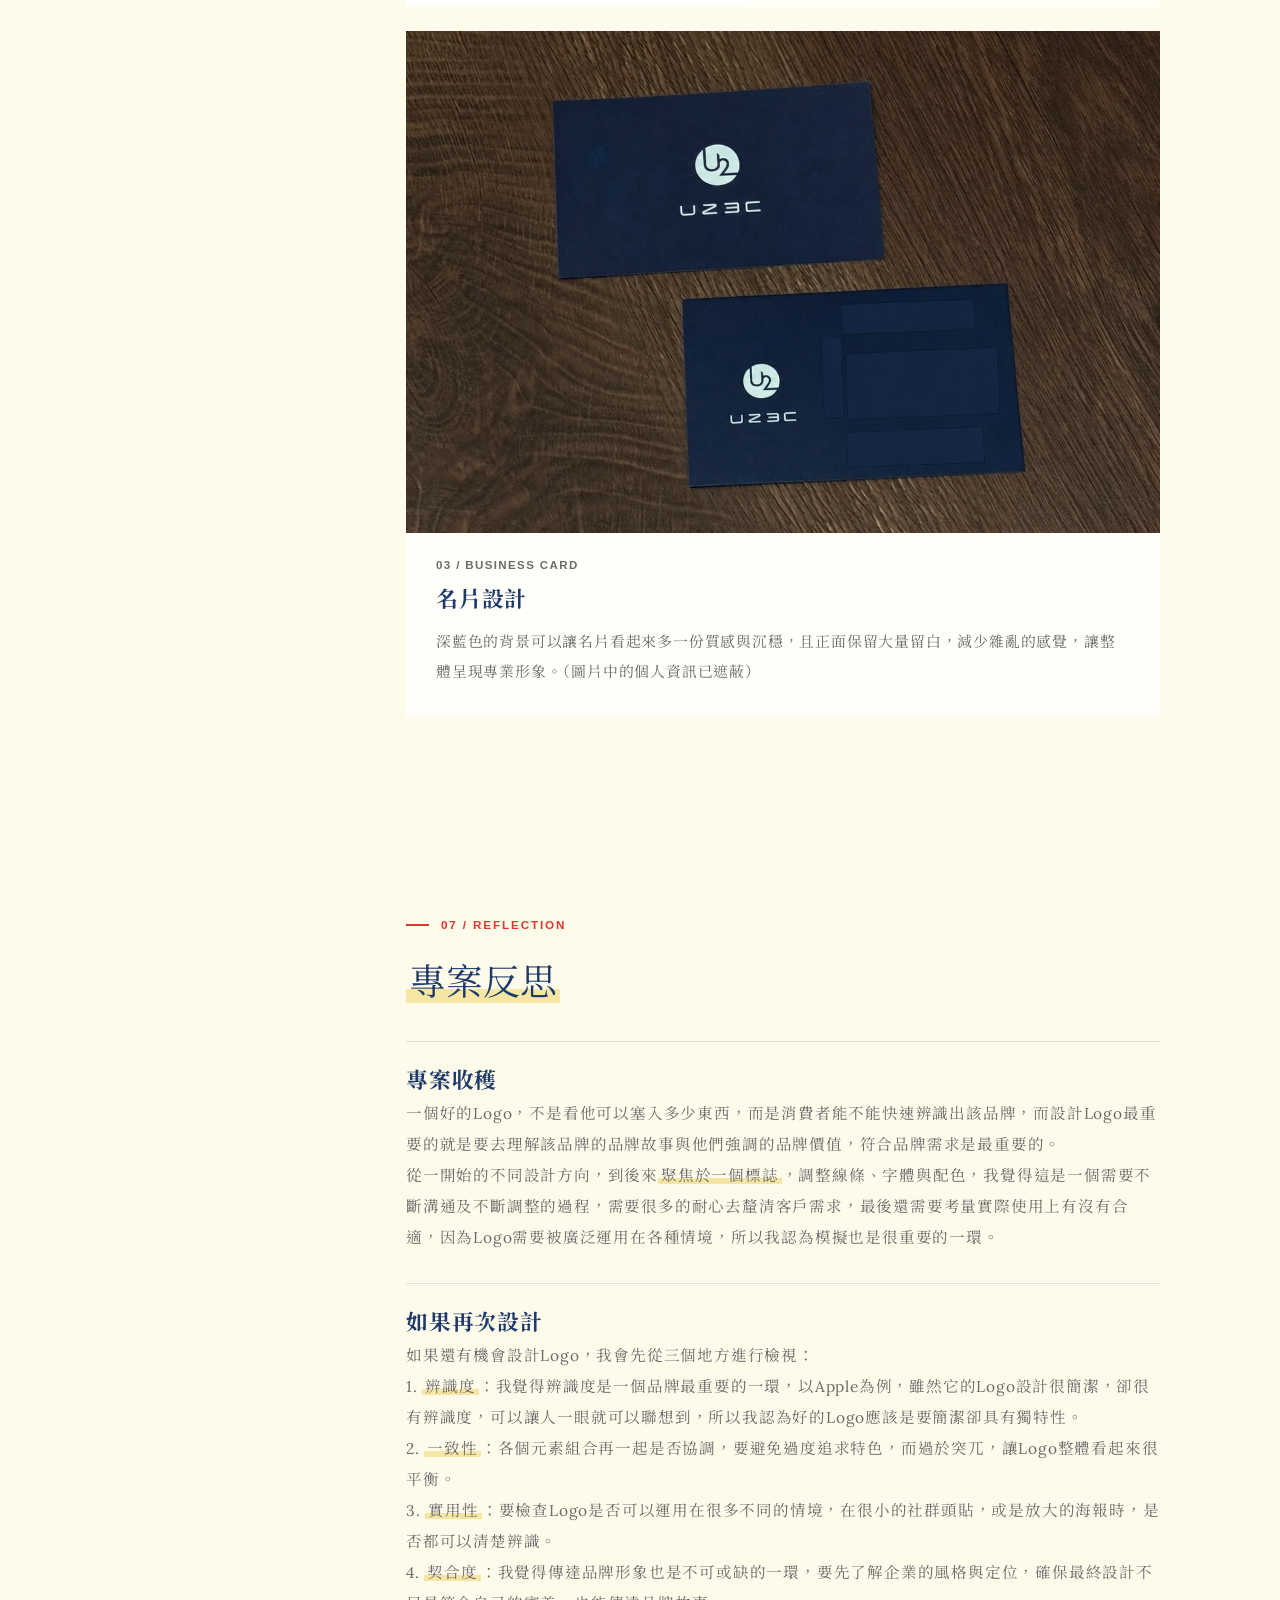
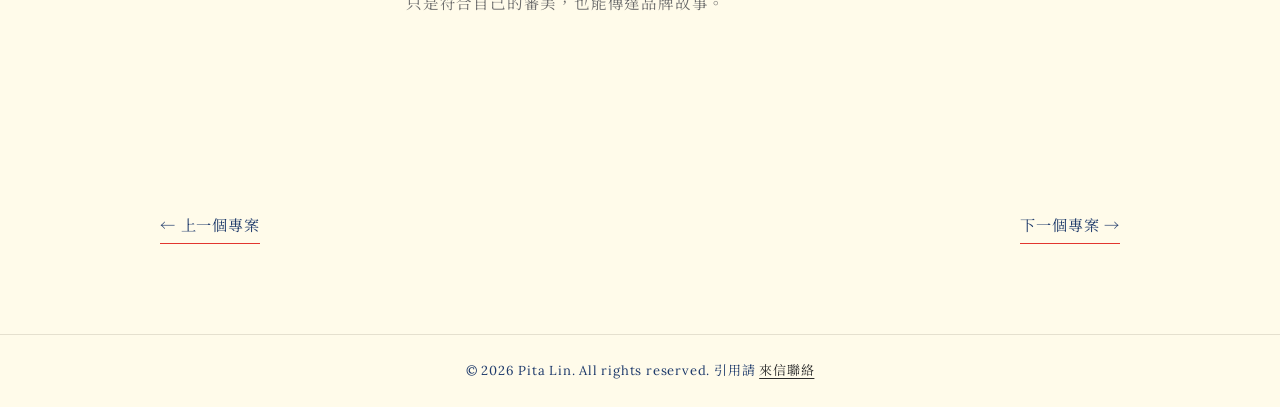
==== commit d691a2ca: "Update brand.html" ====
--- a/brand.html
+++ b/brand.html
@@ -16,11 +16,11 @@
     <a class="logo" href="index.html">Enyan Lin's Personal Homepage</a>
     <button class="nav-toggle" type="button" aria-label="開啟選單" aria-expanded="false" aria-controls="site-nav">☰</button>
     <nav class="site-nav" id="site-nav" aria-label="專案導覽">
-      <a href="index.html">回首頁</a>
+      <a href="index.html#about">回首頁</a>
       <a href="index.html#projects">作品集</a>
       <a href="#hero">作品展示</a>
       <a href="#overview">專案概覽</a>
-      <a href="#process">設計歷程</a>
+      <a href="#brief">設計歷程</a>
       <a href="#reflection">專案反思</a>
     </nav>
   </header>
@@ -97,7 +97,6 @@
             </div>
           </div>
           <aside class="brand-brief-aside">
-            <span class="brand-kicker">DESIGN CONCEPT</span>
             <h3>設計概念</h3>
             <p> 這間企業全名叫做U23C玖業電腦，那他們主要想要以「U2」這兩個字作為標誌，而考慮到他們希望看起來成熟穩重的關係，
                 我選用深色作為主色，再根據一些簡單的線條為基礎，拼湊出不同組合的標誌。</p>
--- a/hw3-113450006.css
+++ b/hw3-113450006.css
@@ -163,7 +163,7 @@
 }
 
 .hero-subtitle {
-    font-size: 1.1em;
+    font-size: 1.3rem;
     color: var(--yellow);
     letter-spacing: 0.15em;
     opacity: 0;
@@ -962,7 +962,7 @@
     animation: none;
 }
 .hero-subtitle {
-    font-size: 0.9rem;
+    font-size: 1rem;
     letter-spacing: 0.08em;
 }
 
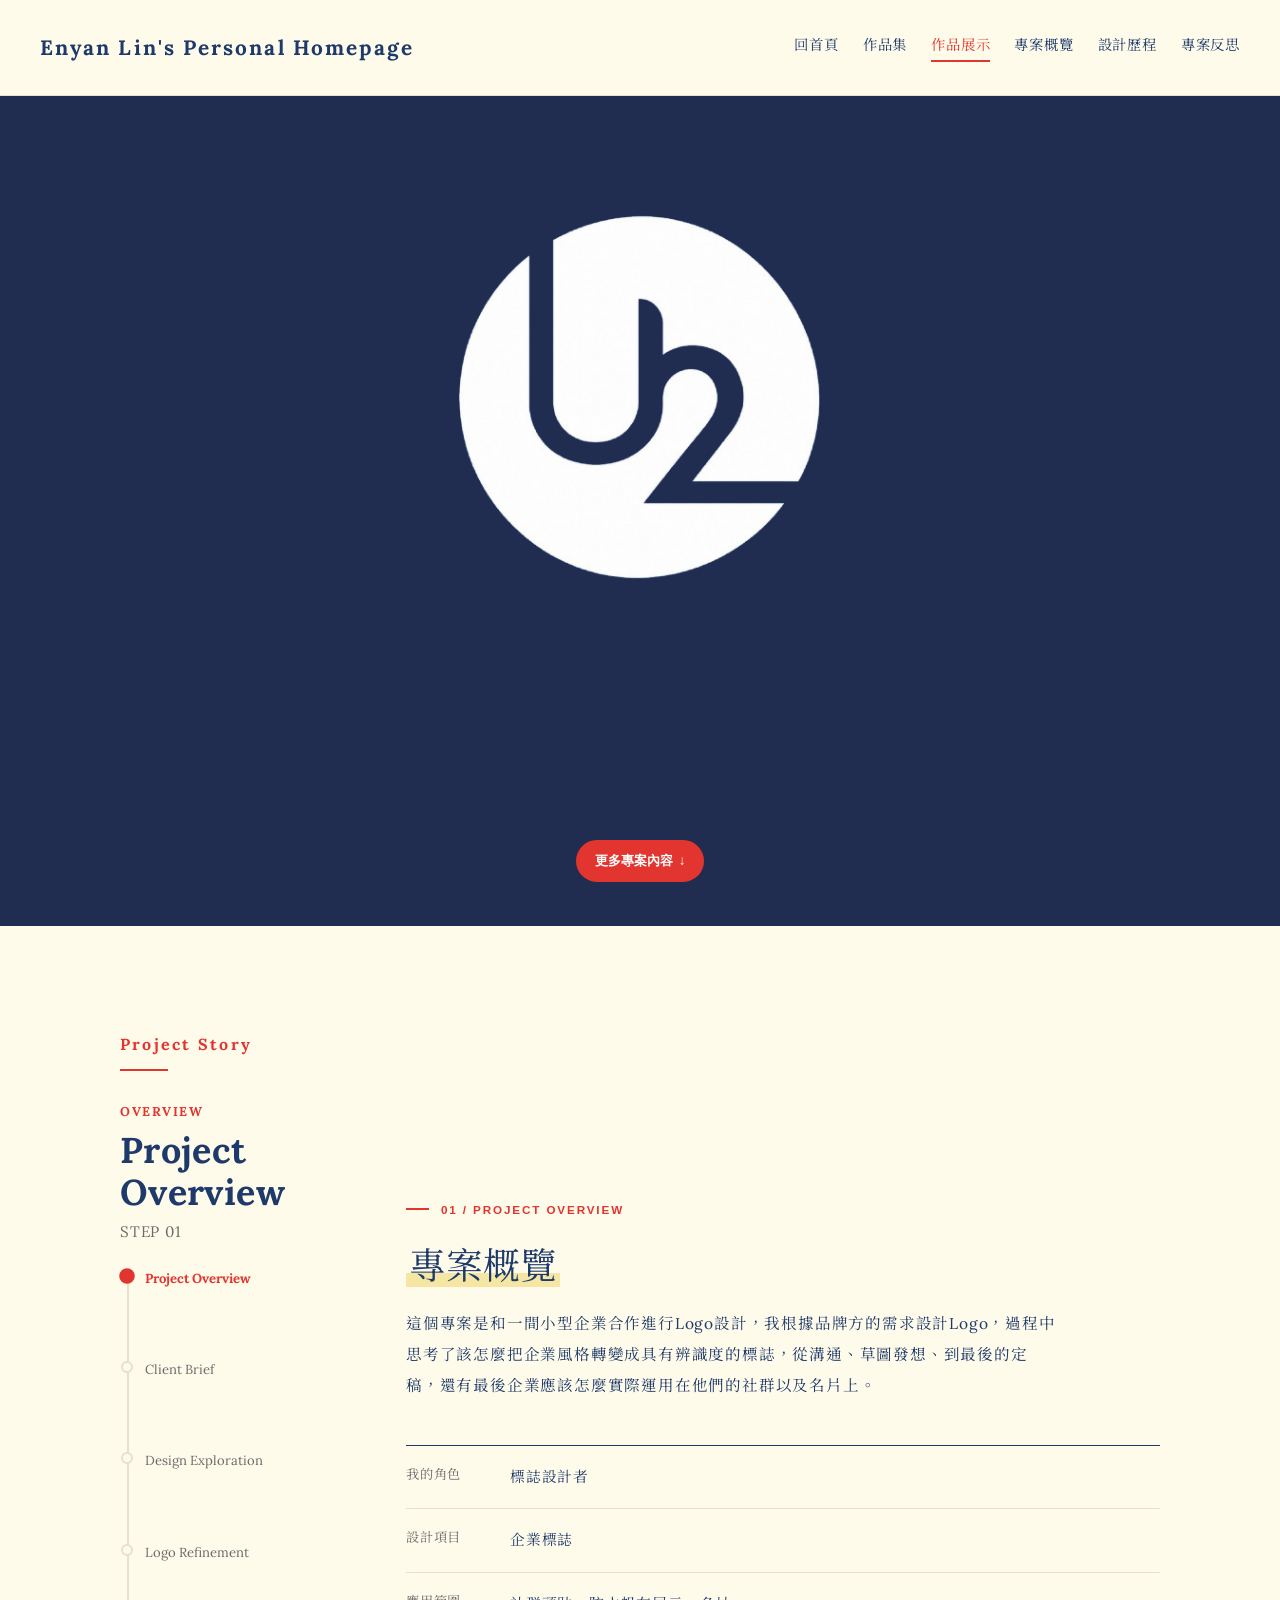
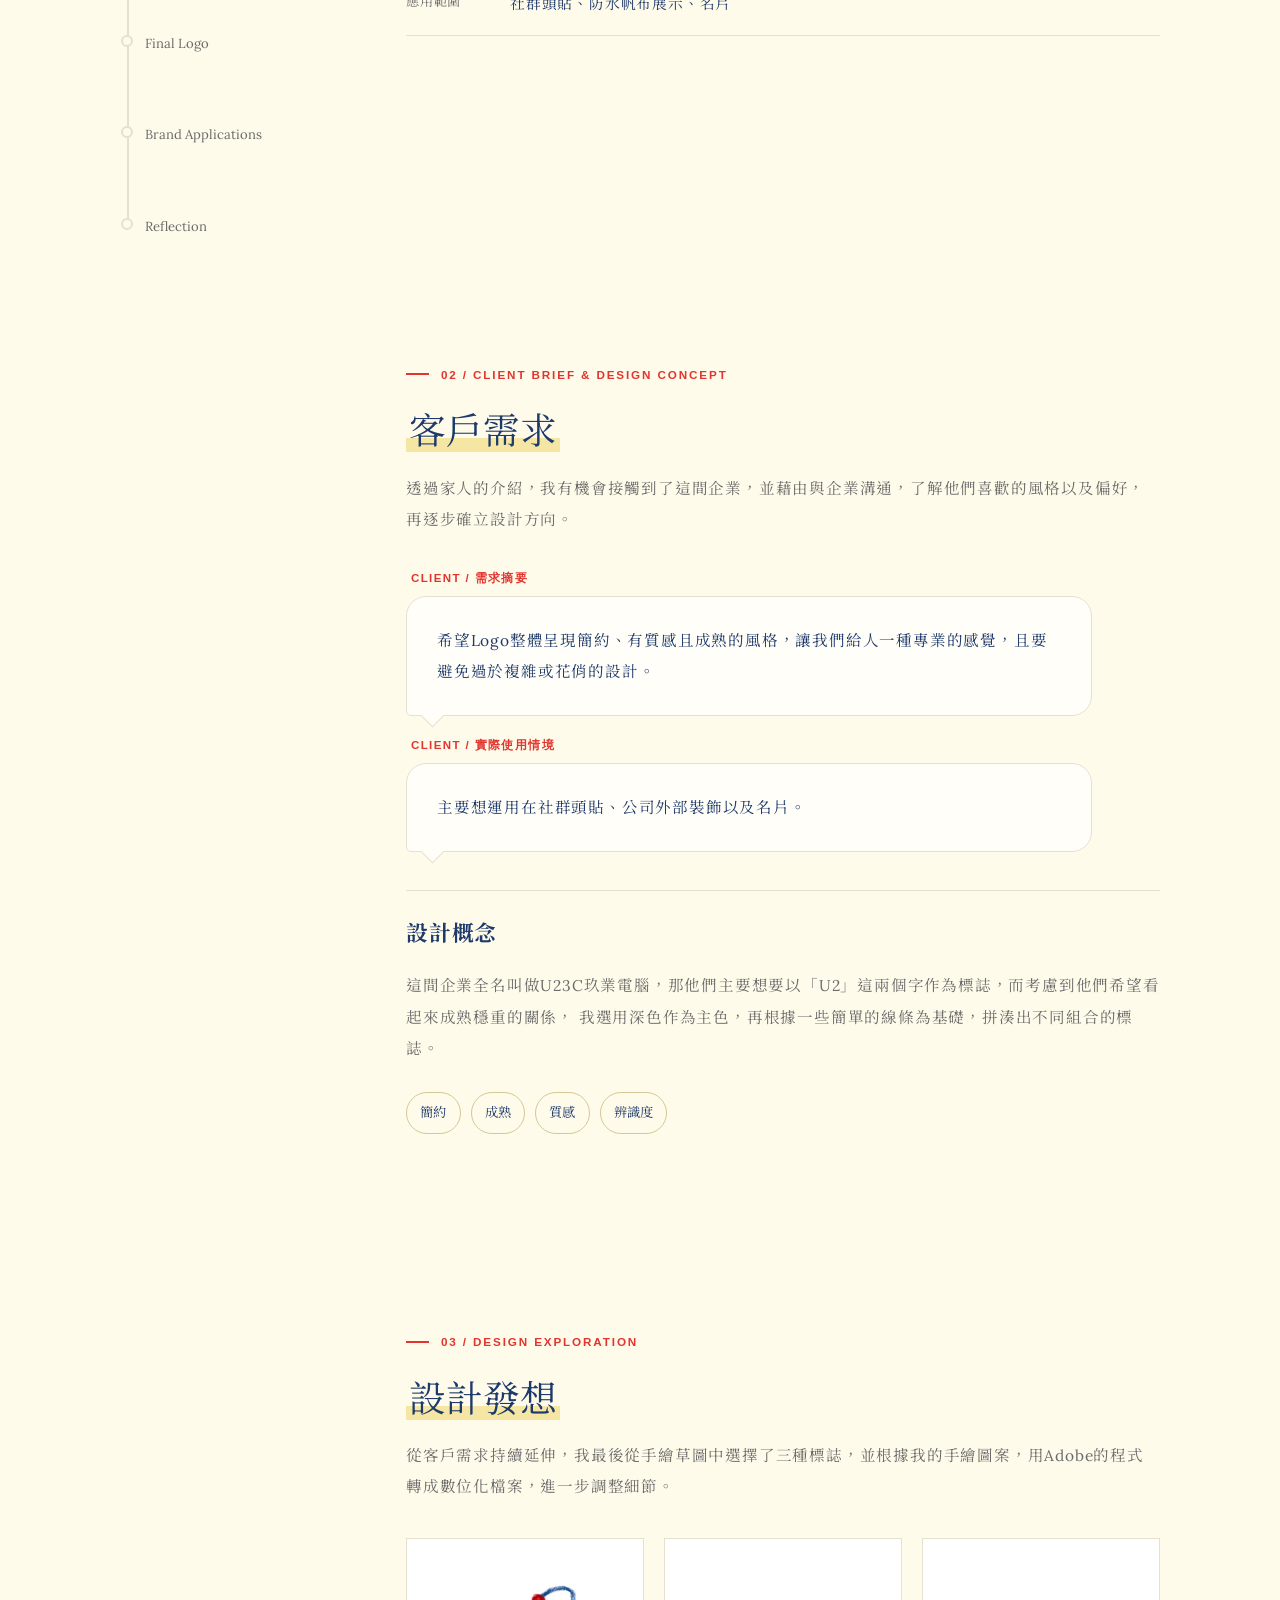
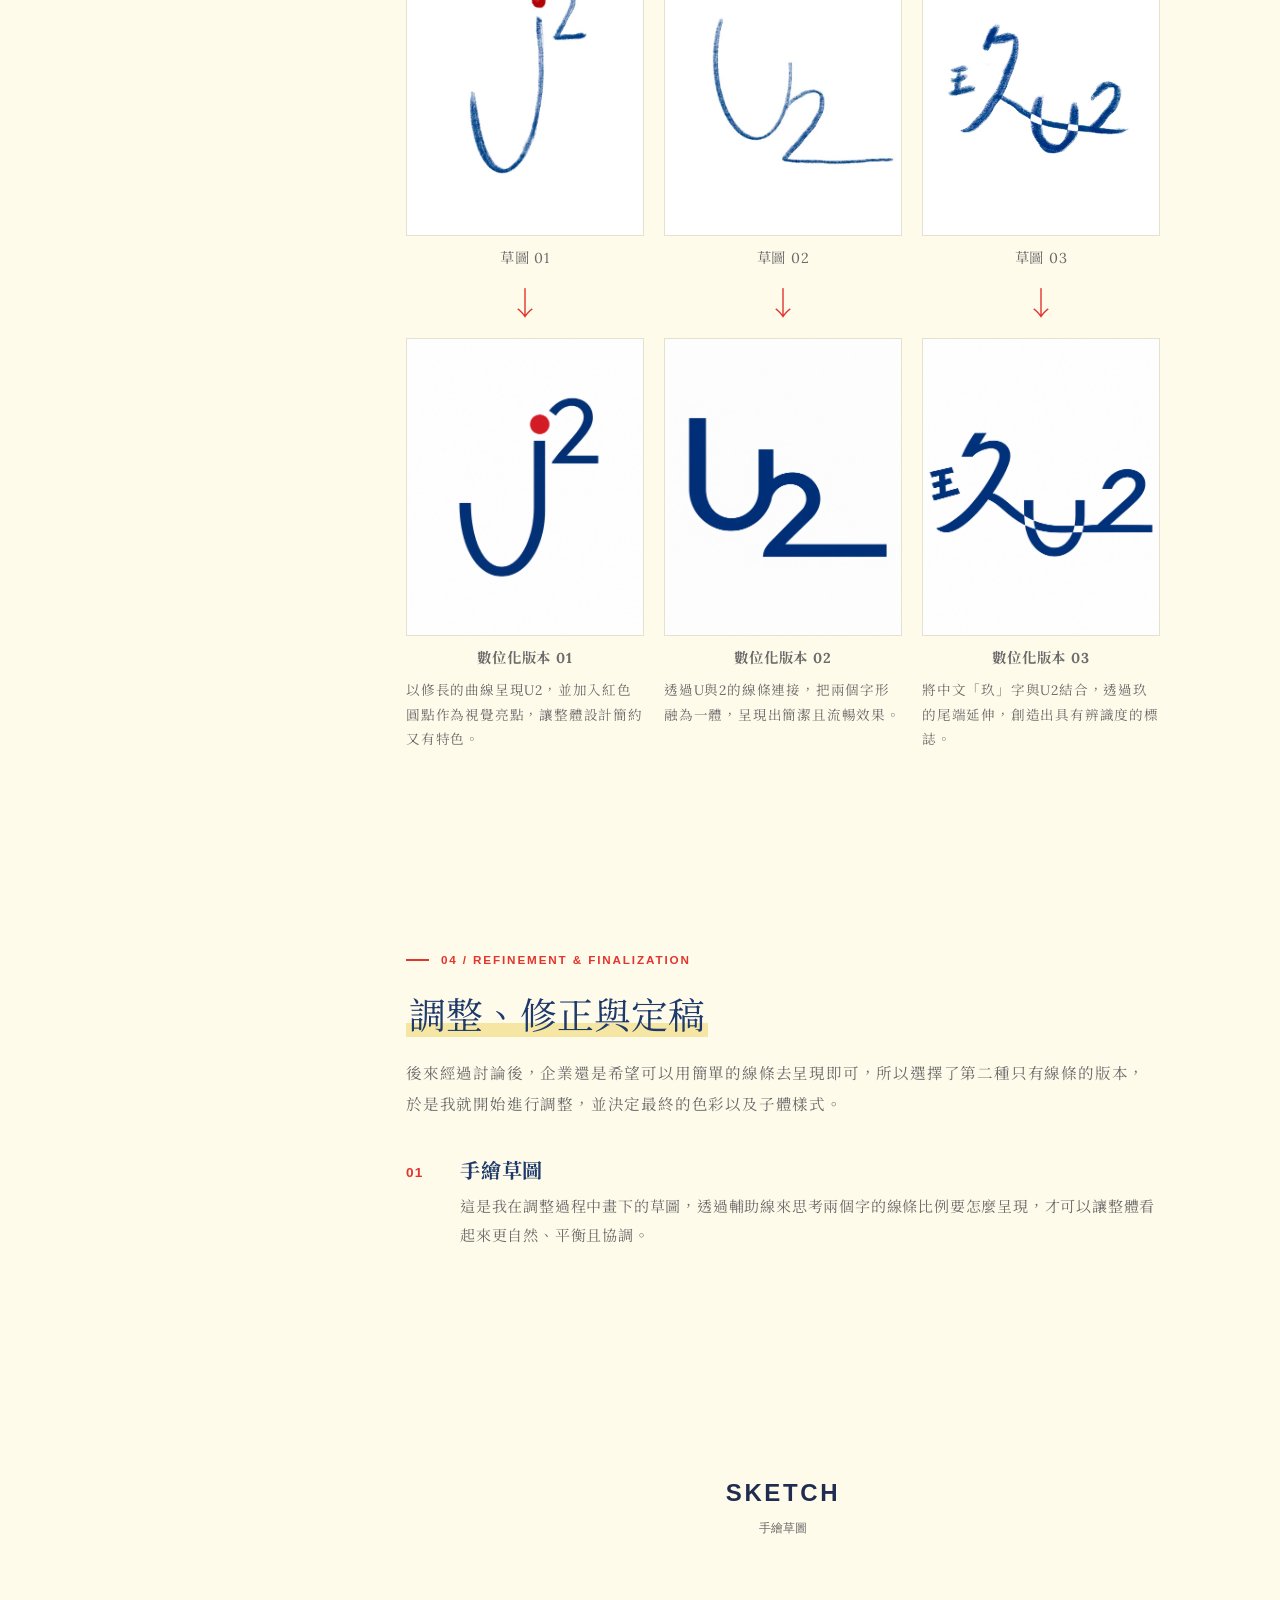
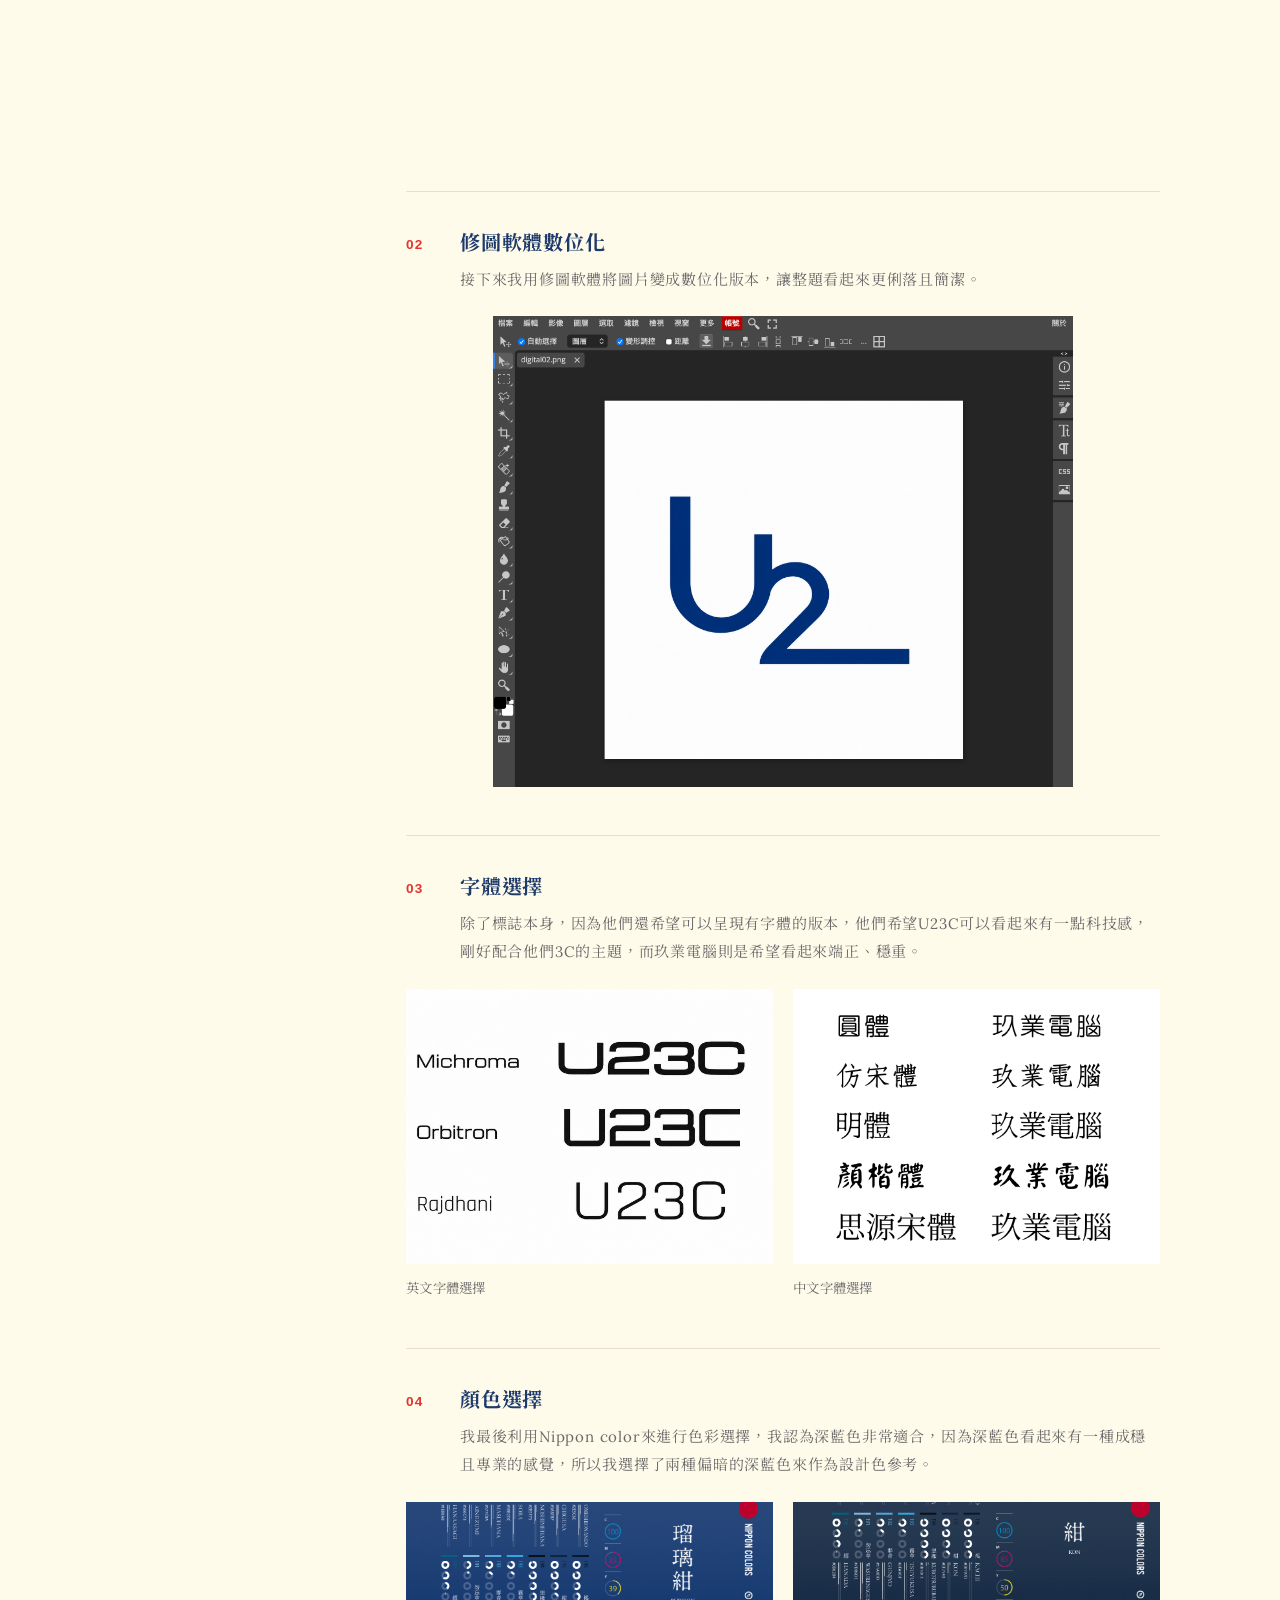
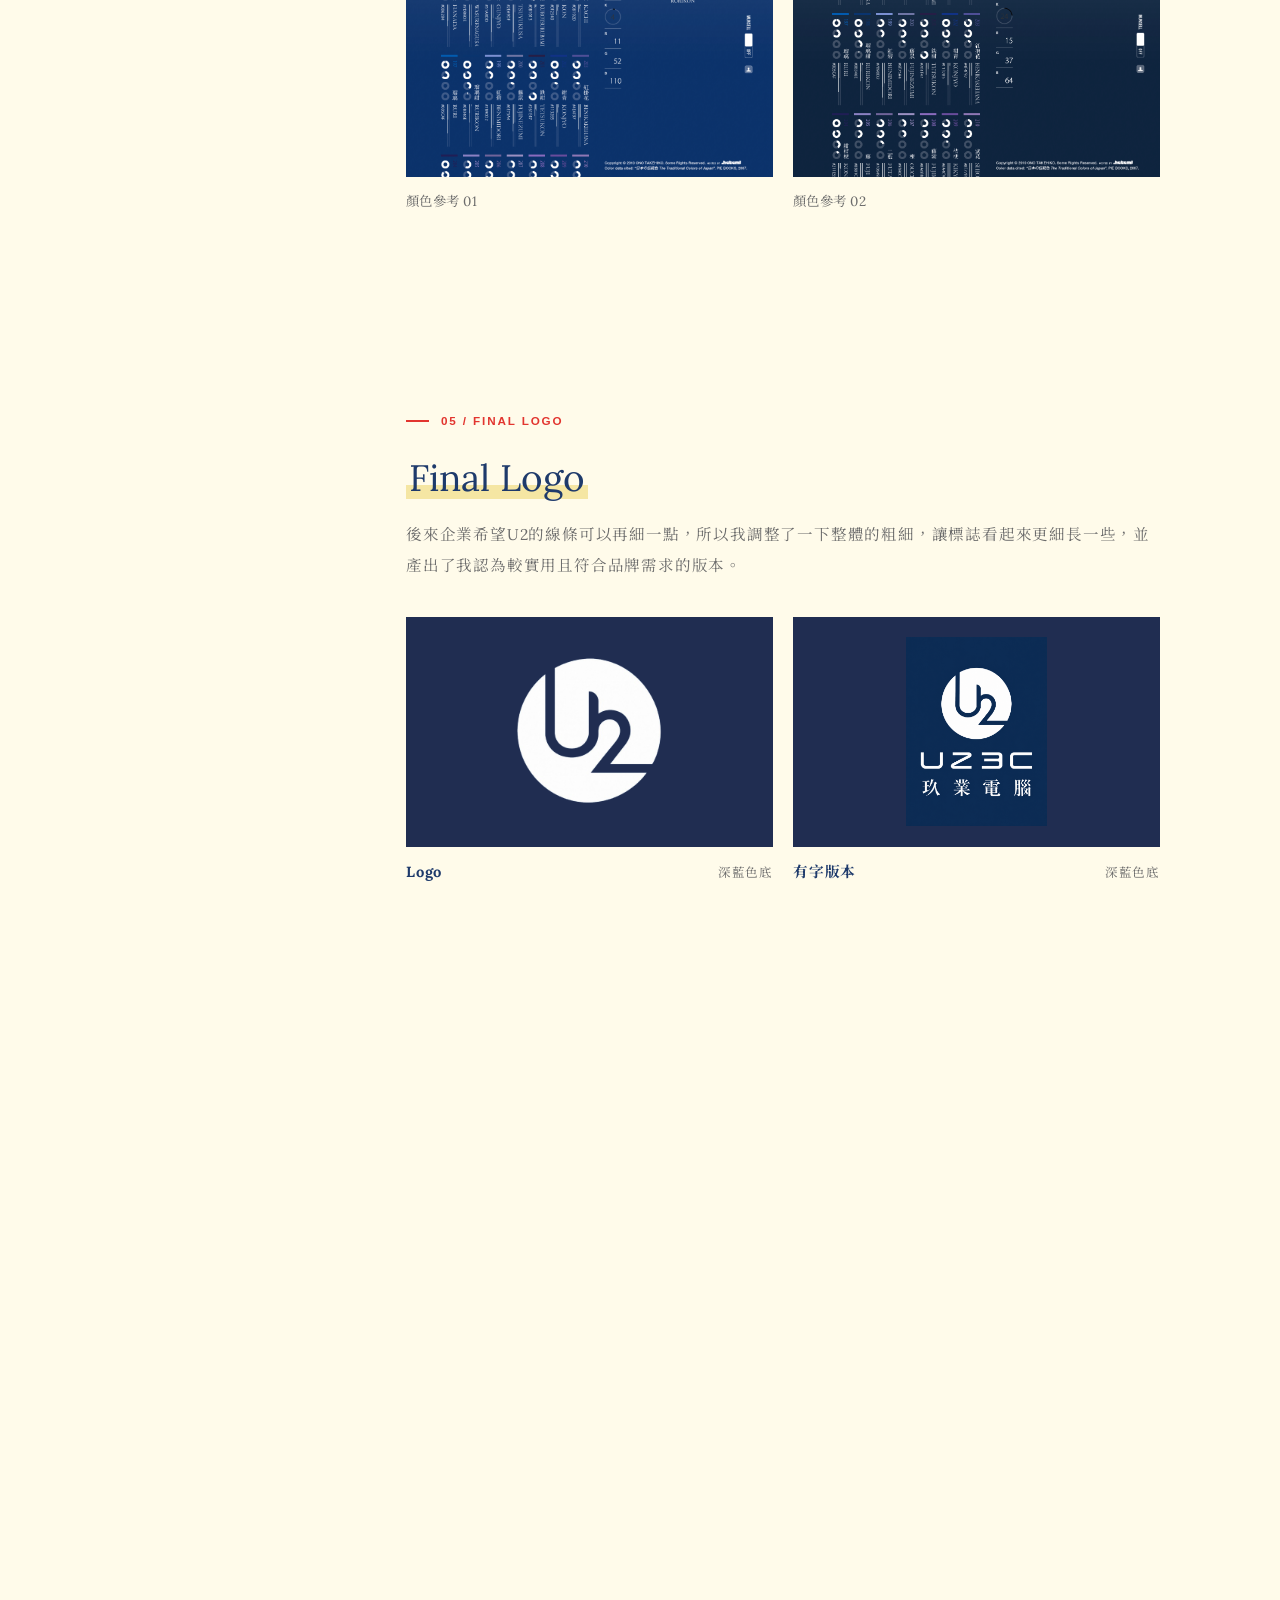
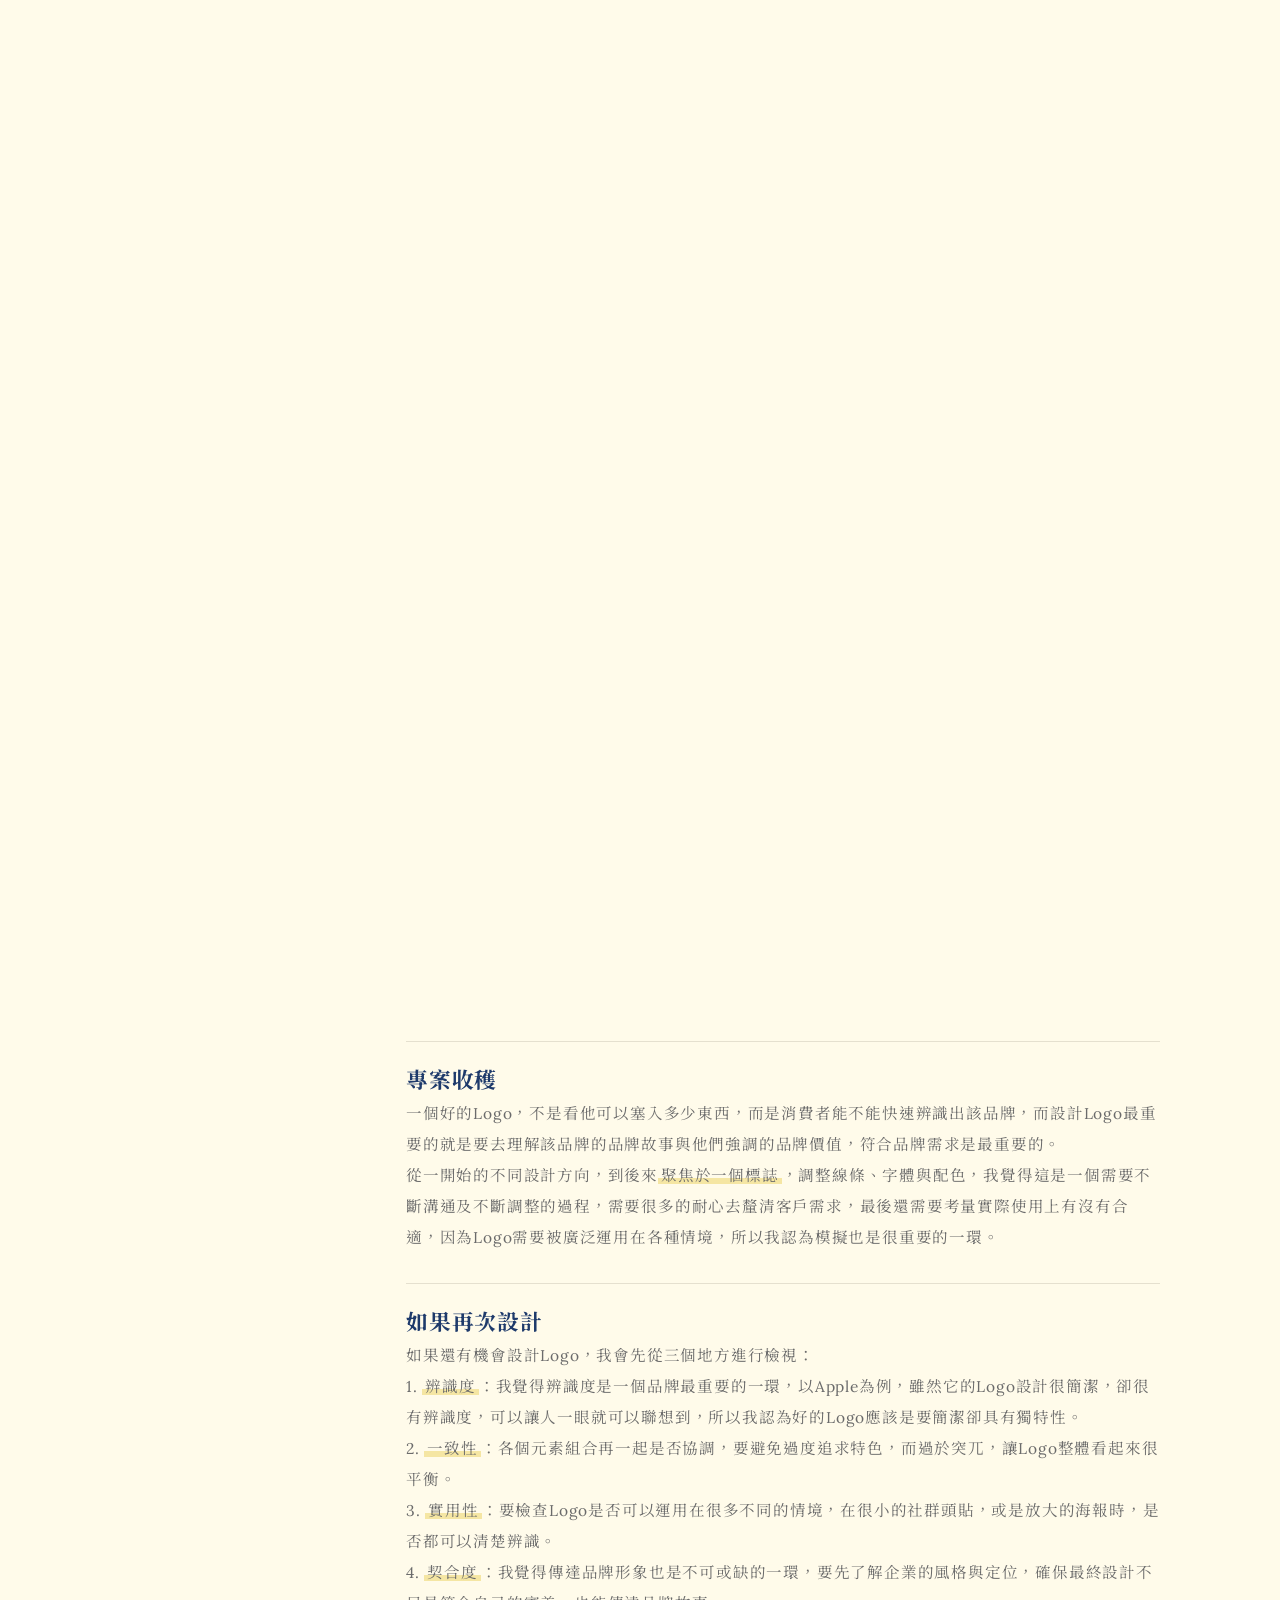
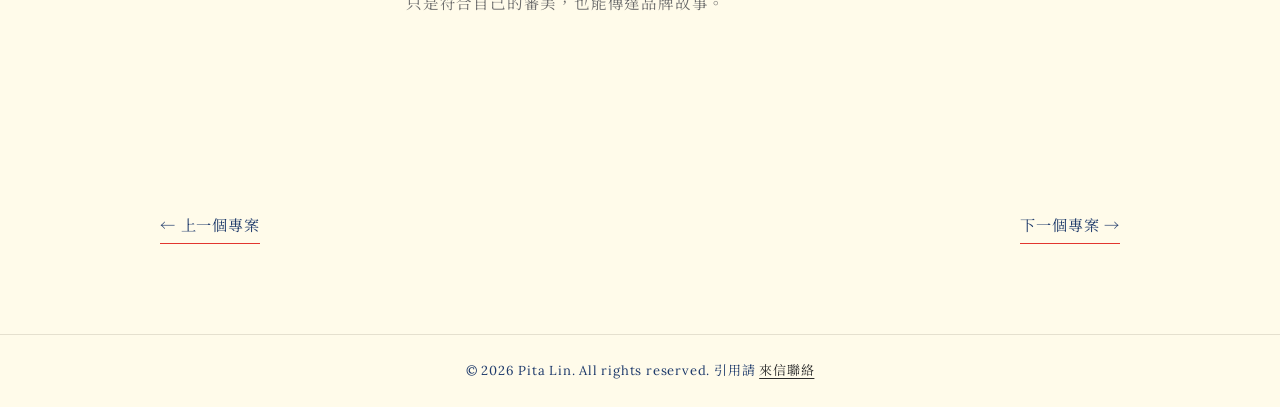
==== commit 2e290815: "Add scroll reveal animation to Brand portfolio content" ====
--- a/brand.html
+++ b/brand.html
@@ -496,6 +496,34 @@
       /* 和 Napoli / Open House 同樣的左側階段時間線 */
       var brandHeader = document.querySelector('.site-header');
       var reduceMotion = window.matchMedia('(prefers-reduced-motion: reduce)').matches;
+
+      /* 內容進入視窗時，像其他作品集頁面一樣由下往上淡入 */
+      if ('IntersectionObserver' in window && !reduceMotion) {
+        var revealSelector = [
+          '.brand-story-title',
+          '.brand-overview__intro', '.brand-facts',
+          '.brand-section-head', '.brand-brief-grid > *',
+          '.u2-sketch-row',
+          '.brand-refinement-stage__heading', '.brand-refinement-media',
+          '.brand-variant',
+          '.brand-mockups__heading', '.brand-mockup', '.brand-app-card',
+          '.brand-reflection .brand-kicker',
+          '.brand-reflection .brand-wrap > h2',
+          '.brand-reflection__grid > article'
+        ].join(', ');
+        var revealObserver = new IntersectionObserver(function (entries, observer) {
+          entries.forEach(function (entry) {
+            if (!entry.isIntersecting) return;
+            entry.target.classList.add('is-visible');
+            observer.unobserve(entry.target);
+          });
+        }, { threshold: 0.05, rootMargin: '0px 0px -5% 0px' });
+
+        document.querySelectorAll(revealSelector).forEach(function (element) {
+          element.classList.add('reveal');
+          revealObserver.observe(element);
+        });
+      }
       function measureHeader() {
         document.documentElement.style.setProperty(
           '--brand-header-height',
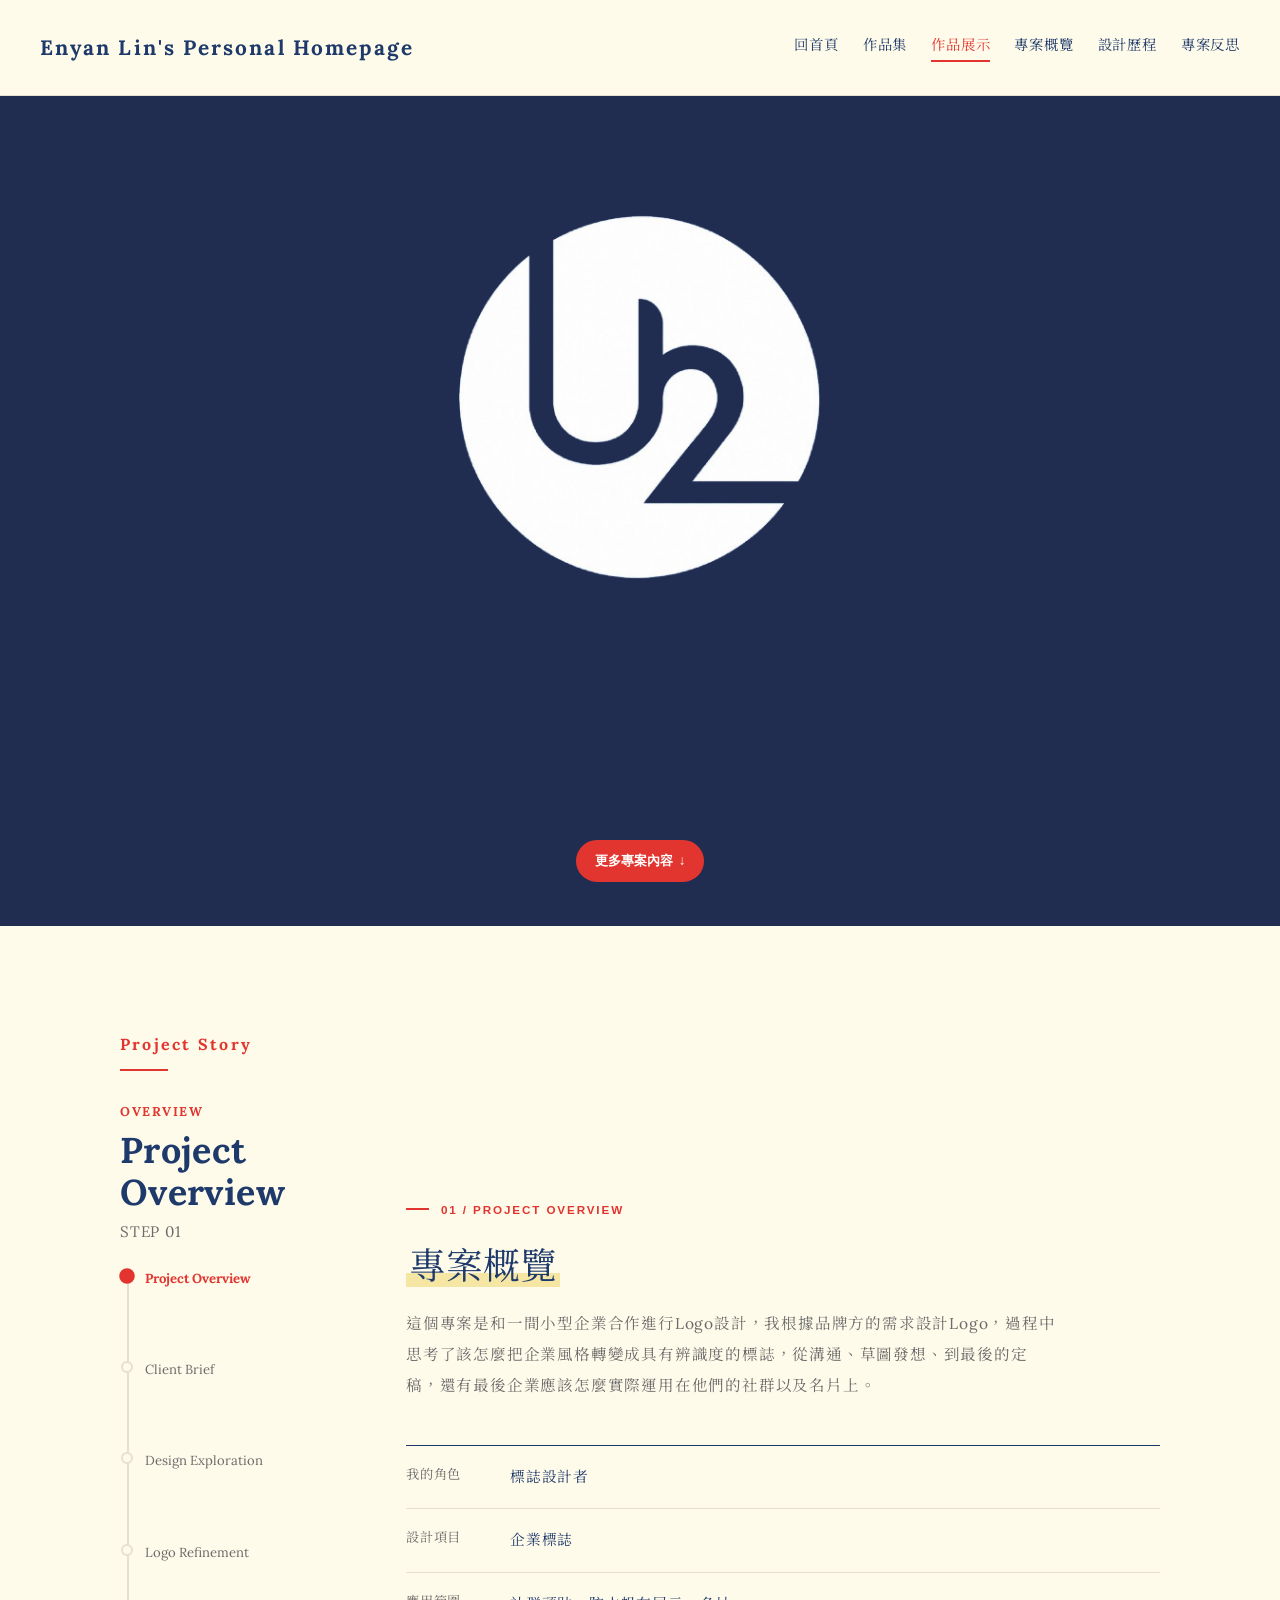
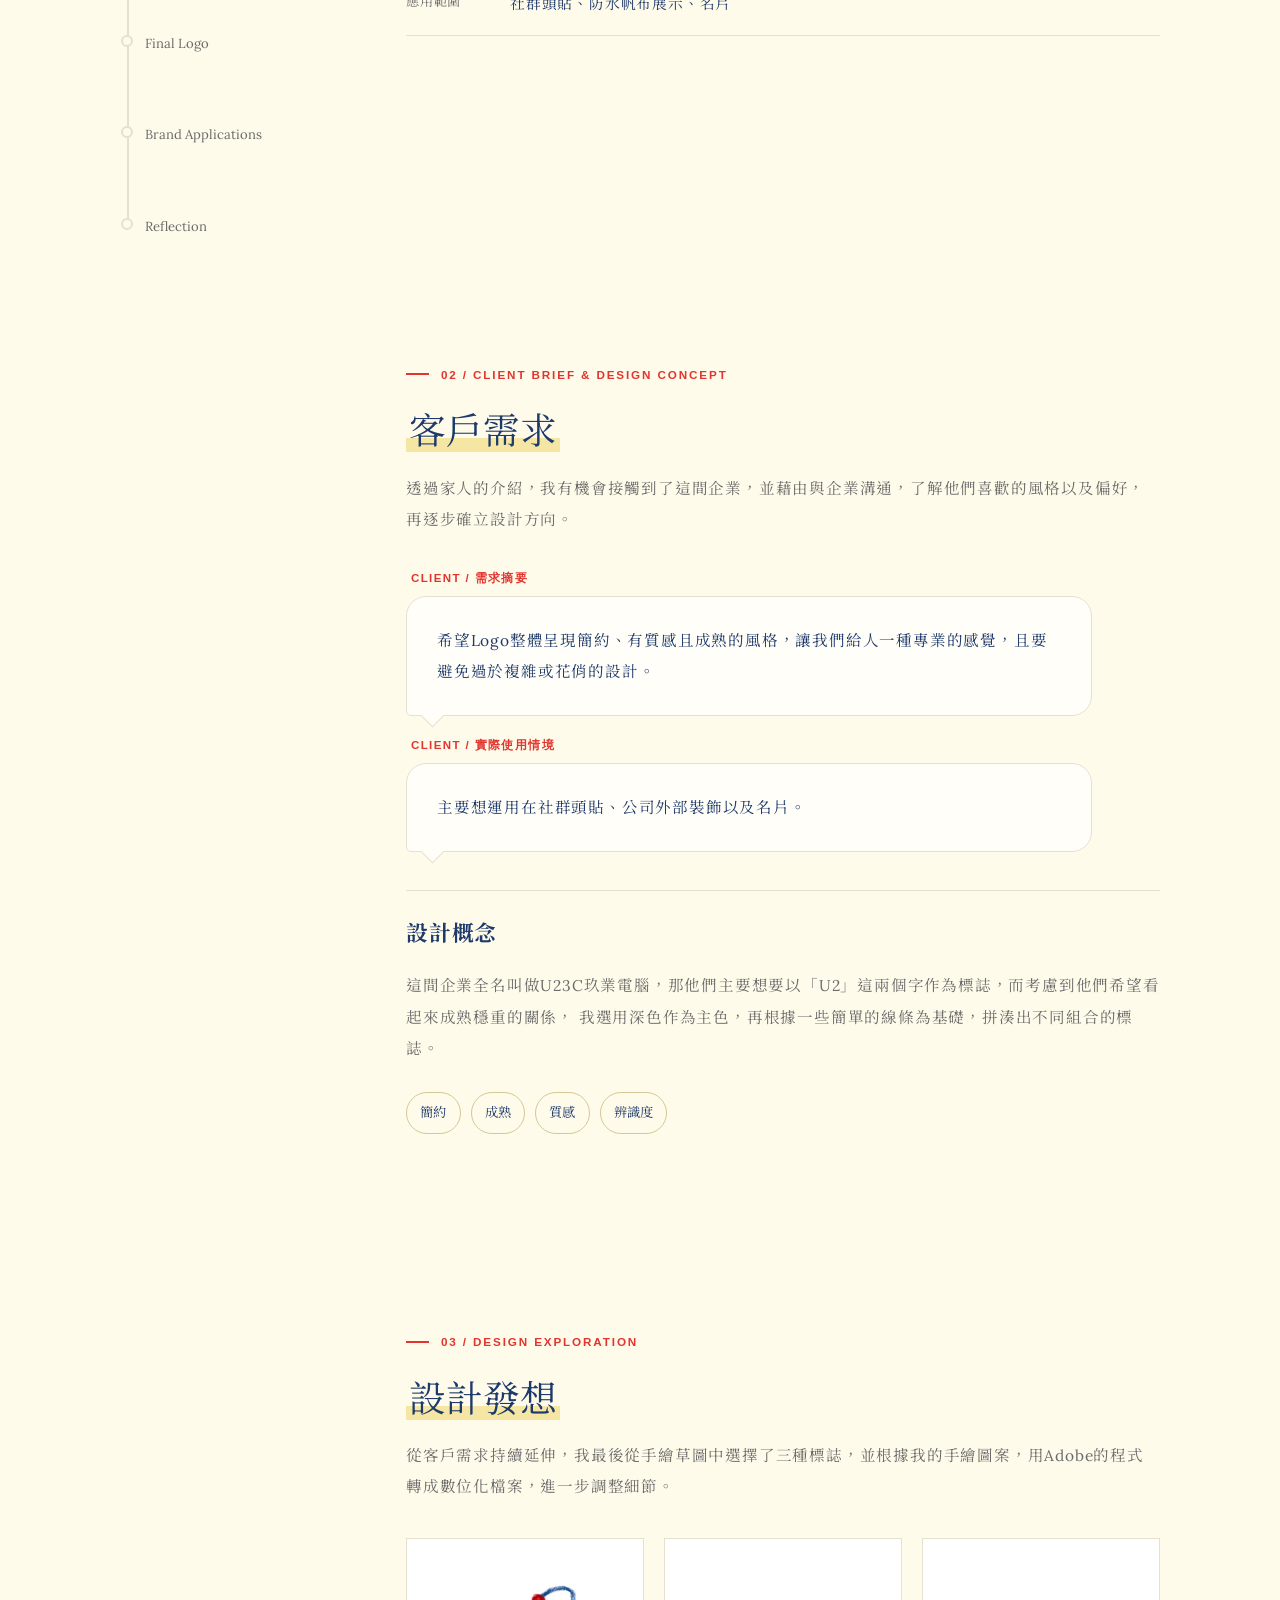
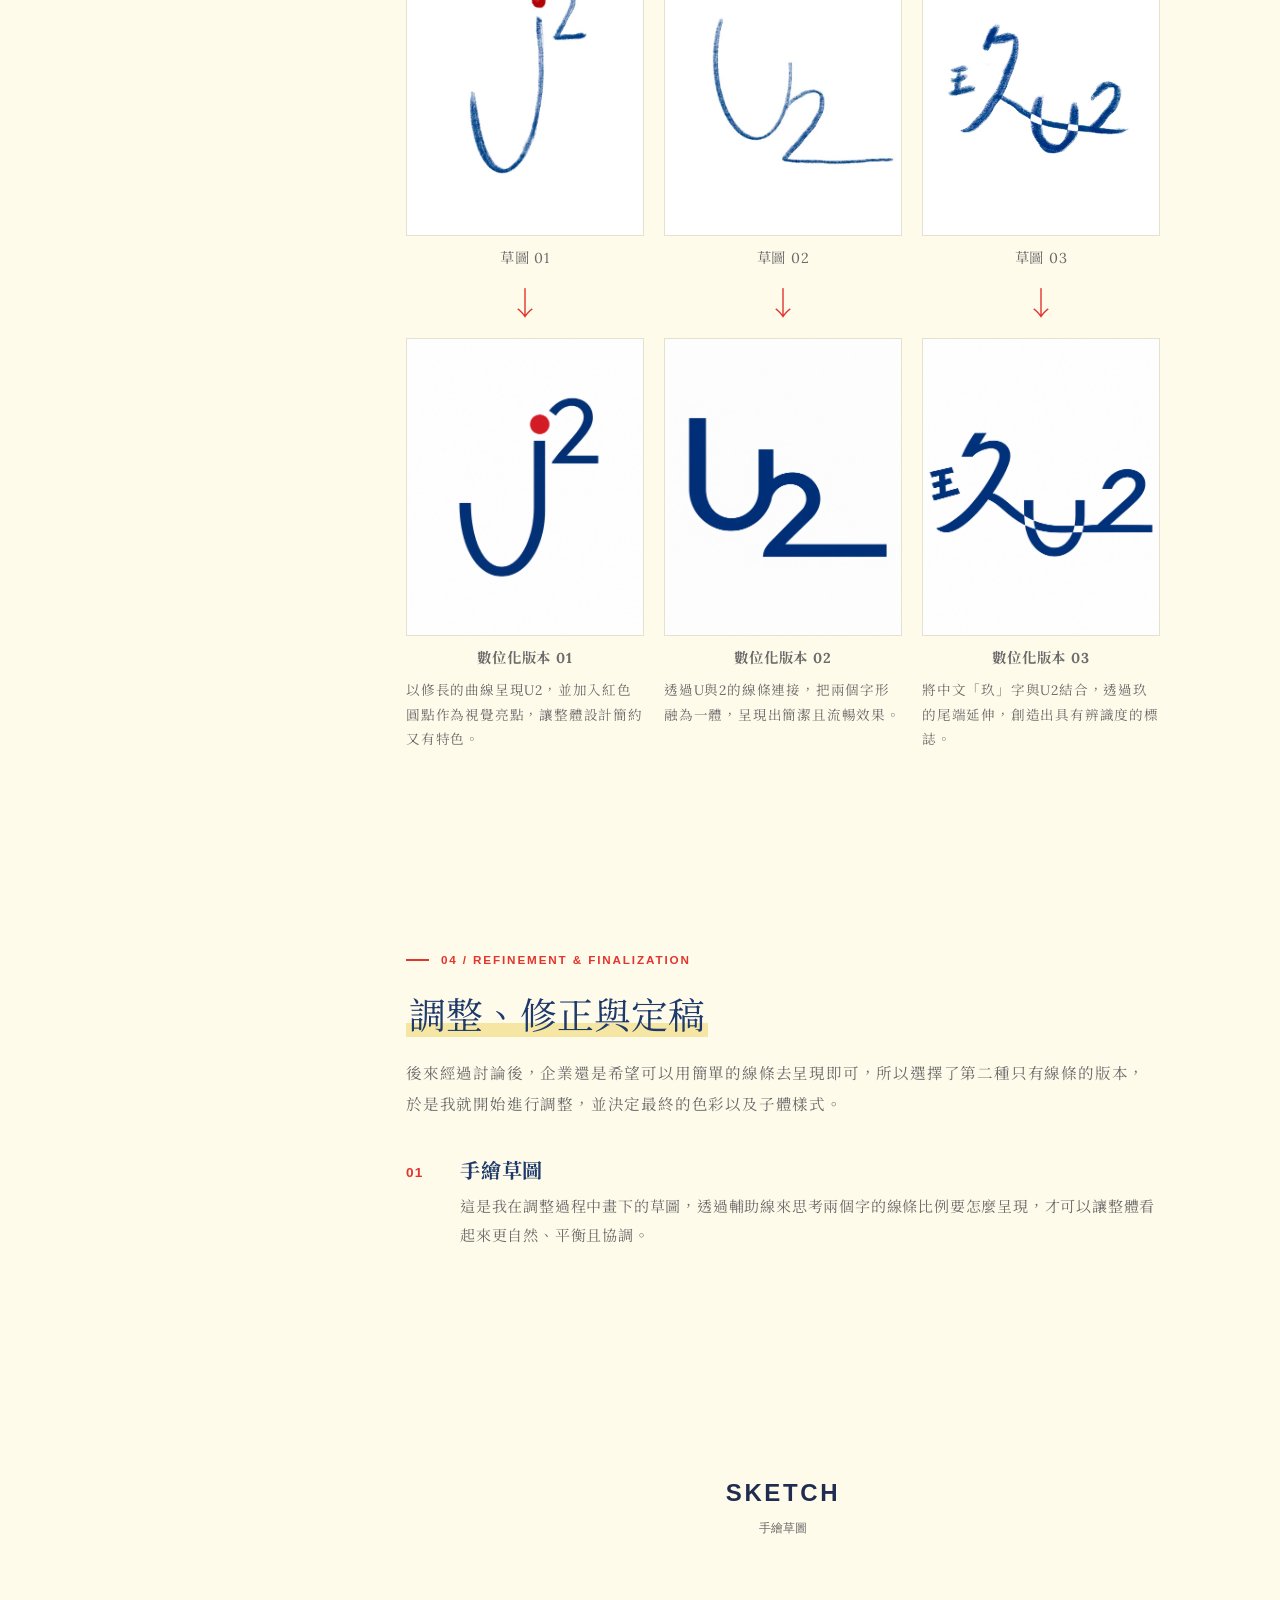
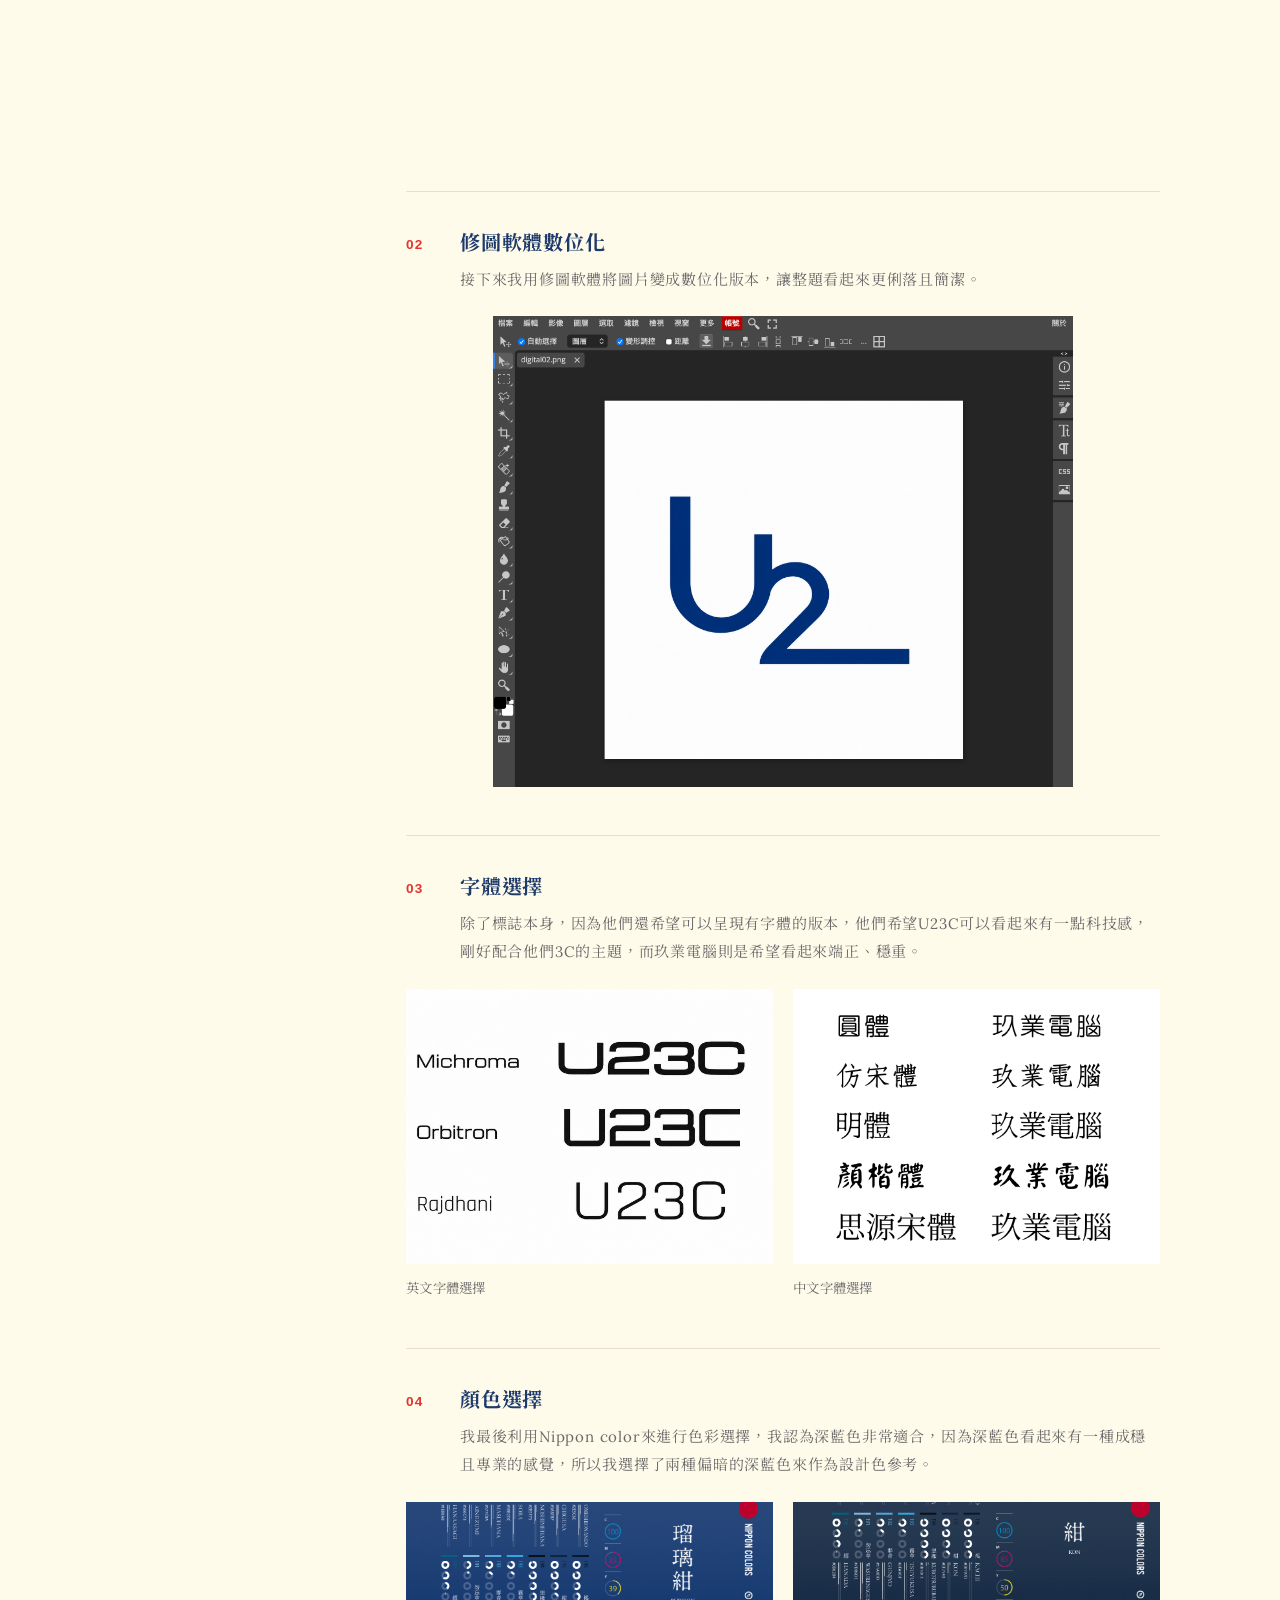
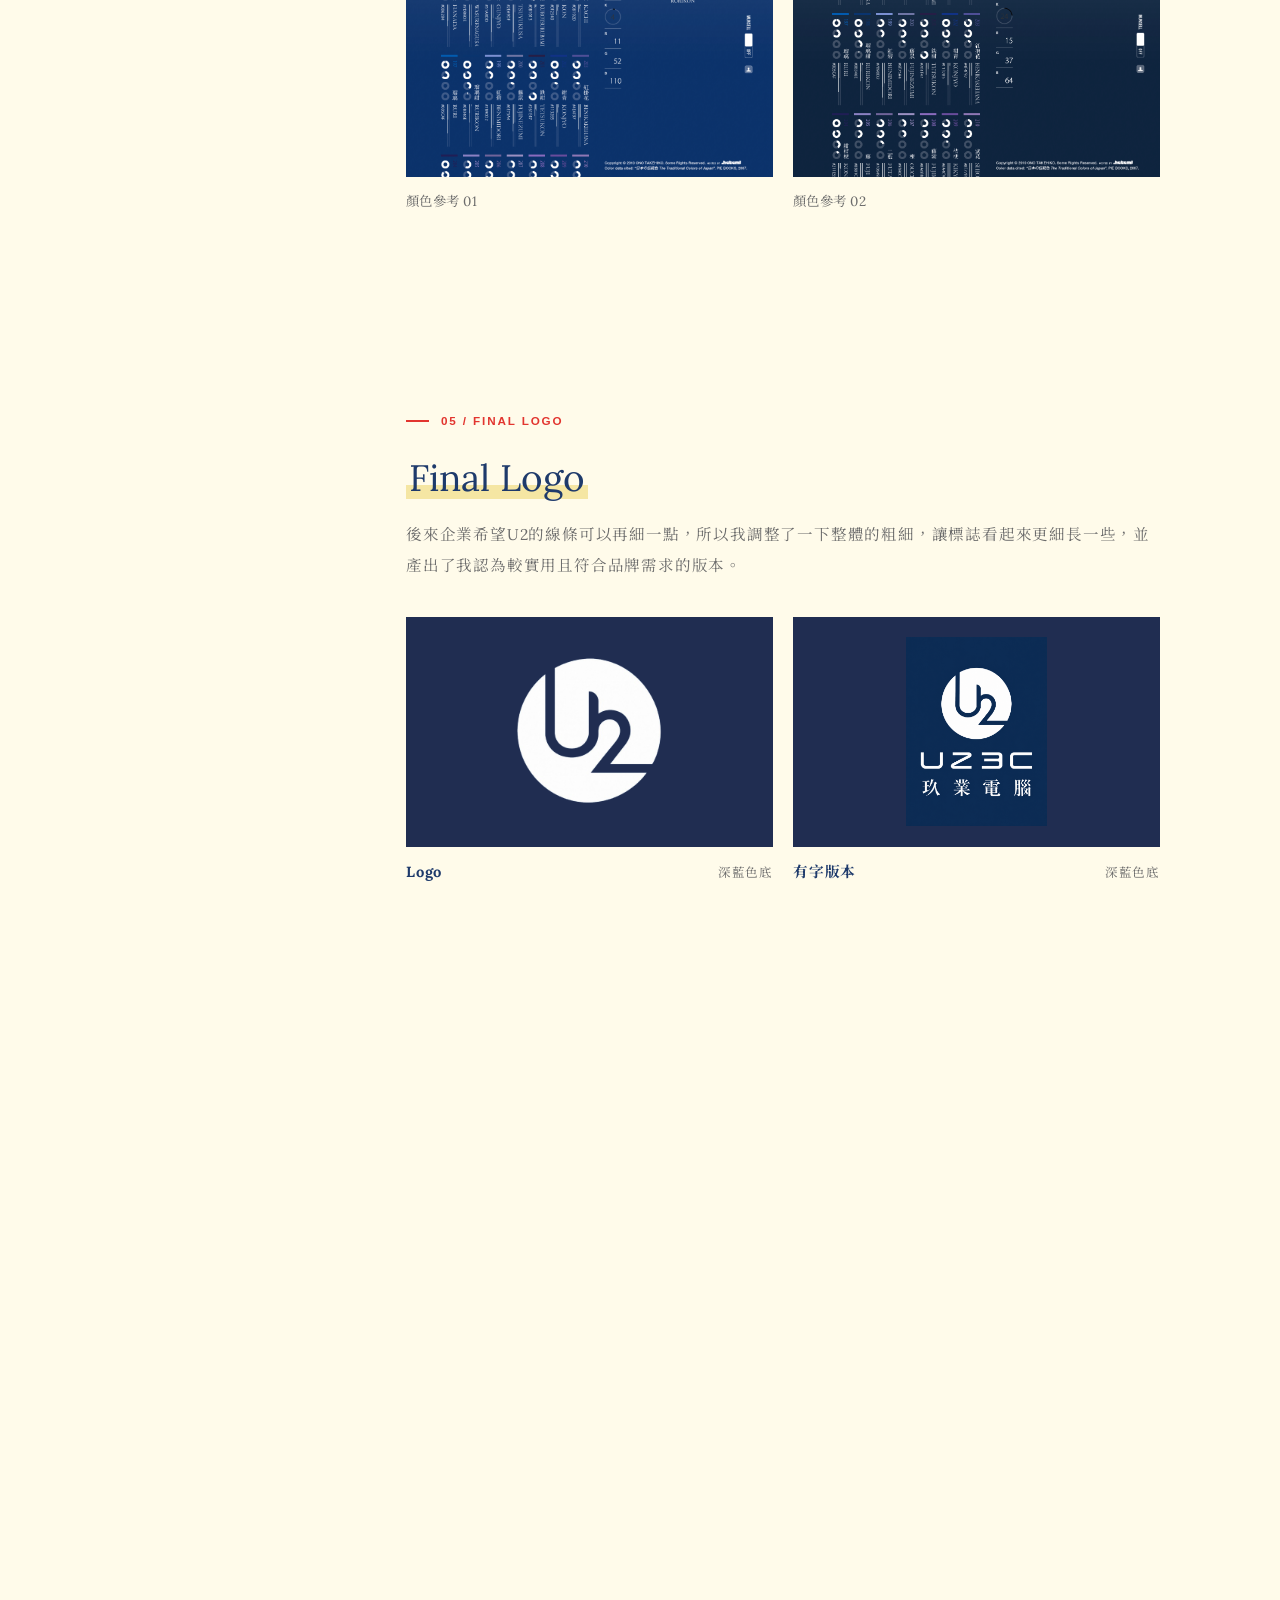
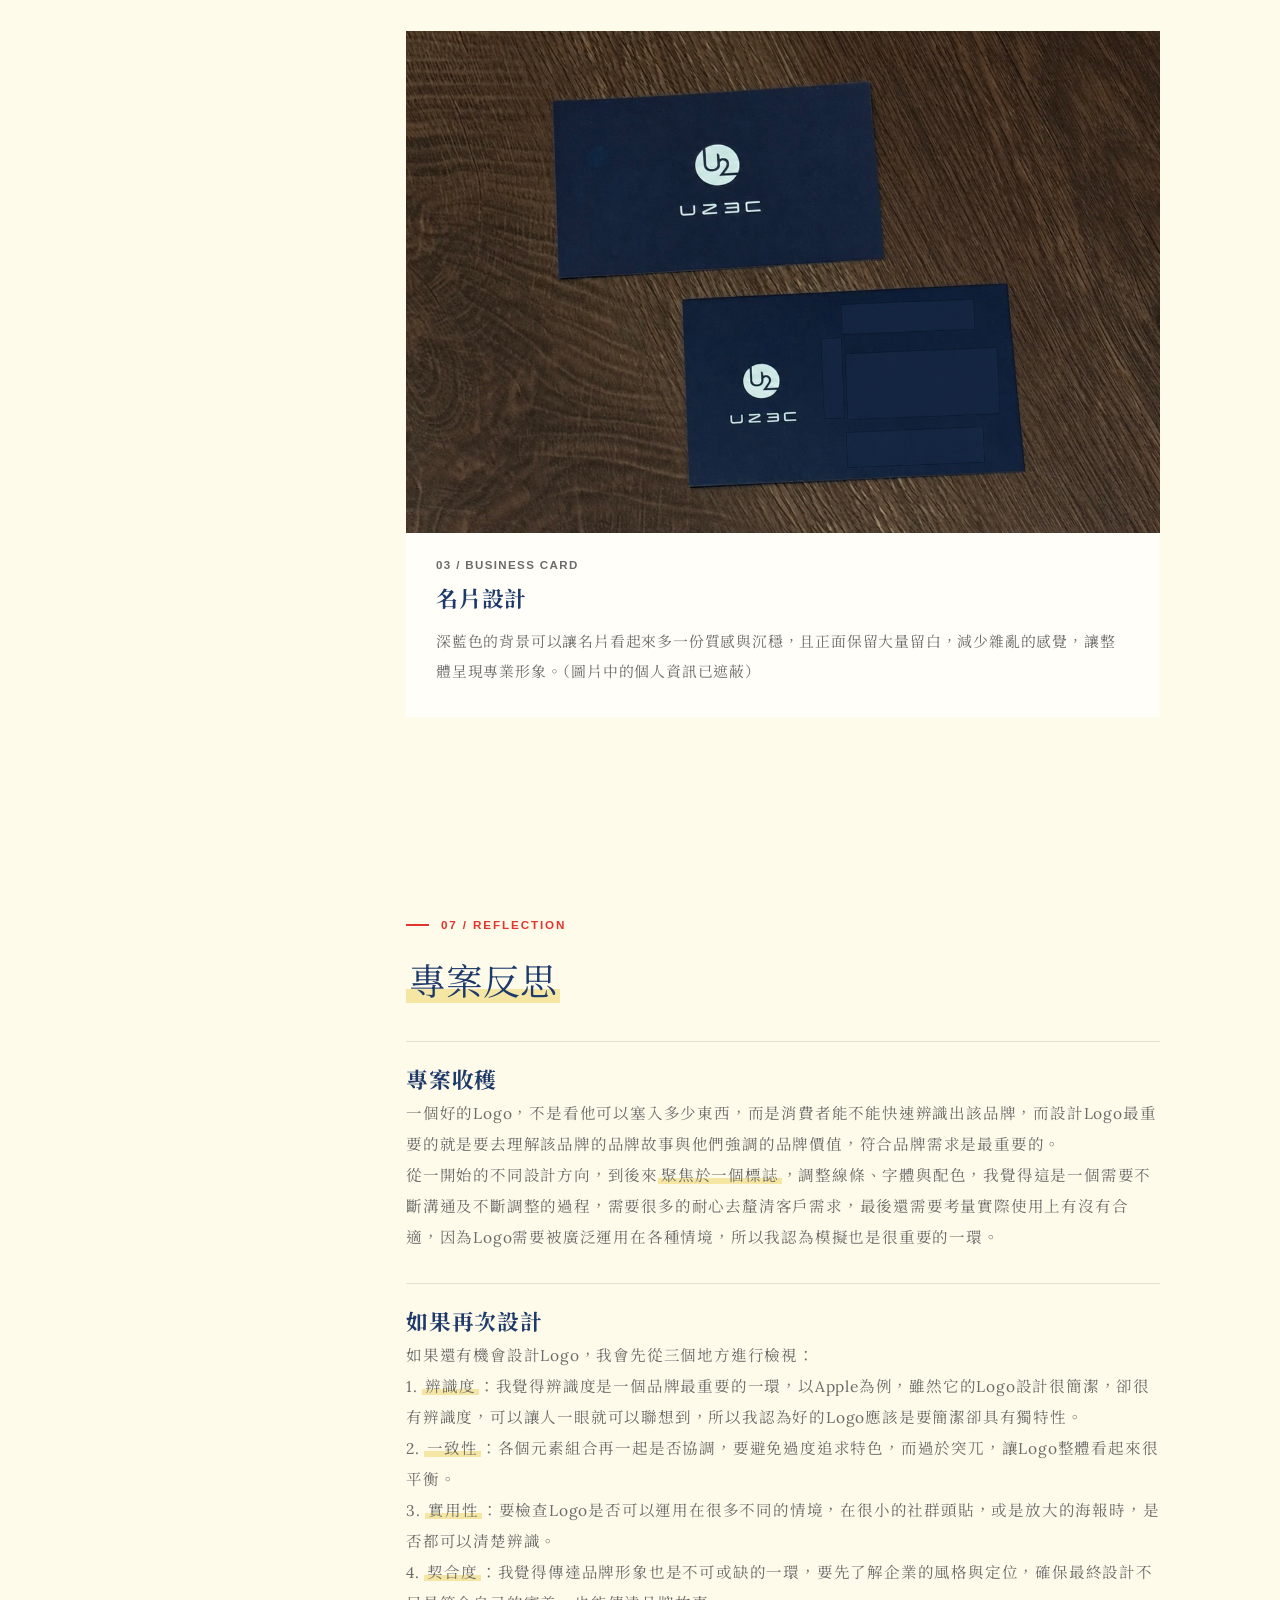
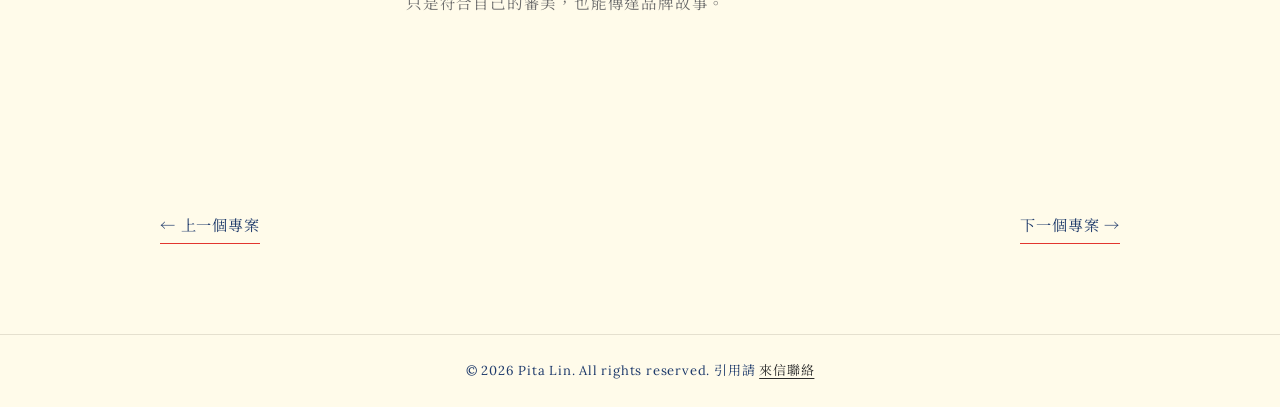
==== commit 83119504: "Refresh brand CSS to show overview text color fix" ====
--- a/brand.html
+++ b/brand.html
@@ -6,7 +6,7 @@
   <meta name="description" content="U2 小型企業 Logo 設計專案：客戶需求、設計發想、定稿過程與品牌應用。">
   <title>U2 Logo Design | Enyan Lin Portfolio</title>
   <link rel="stylesheet" href="hw3-113450006.css">
-  <link rel="stylesheet" href="brand.css?v=20261025-app-edge-to-edge">
+  <link rel="stylesheet" href="brand.css?v=20261029-overview-gray">
   <link rel="preconnect" href="https://fonts.googleapis.com">
   <link rel="preconnect" href="https://fonts.gstatic.com" crossorigin>
   <link href="https://fonts.googleapis.com/css2?family=Lora:wght@400;500;600;700&family=Noto+Serif+TC:wght@400;500;600;700&display=swap" rel="stylesheet">
--- a/hw3-113450006.css
+++ b/hw3-113450006.css
@@ -106,6 +106,13 @@
         doodle-fall 1.8s ease-out forwards,
         doodle-float 3.5s ease-in-out 2s infinite;
 }
+/* Render homepage decorations as SVG rather than font glyphs/emoji. */
+.doodle svg {
+    display: block;
+    width: 1em;
+    height: 1em;
+    overflow: visible;
+}
 
 .doodle-star    { left: 12%; --resting-top: 18%; font-size: 34px; color: var(--yellow); animation-delay: 0.2s, 2.2s; }
 .doodle-flower  { left: 25%; --resting-top: 32%; font-size: 30px; color: var(--red);    animation-delay: 0.7s, 2.7s; }
@@ -524,6 +531,79 @@
     background: var(--red);
     border-radius: 999px;
     transition: width 0.8s ease;
+}
+
+
+/* Skills: compact yellow cards with unique rated tools and concise grey capabilities. */
+#skills .skills-grid { gap: 24px; }
+#skills .skill-card {
+    display:flex;
+    flex-direction:column;
+    min-height:294px;
+    padding:26px 24px;
+    background:var(--yellow);
+    border:1px solid #dfcf98;
+}
+#skills .skill-card h3 {
+    align-self:flex-start;
+    margin:0 0 18px;
+    padding-bottom:8px;
+    border-bottom:2px solid var(--red);
+    color:var(--blue);
+    font-size:1.07rem;
+    line-height:1.55;
+}
+#skills .skill-row { margin:0 0 14px; }
+#skills .skill-row-label {
+    display:flex;
+    align-items:baseline;
+    justify-content:space-between;
+    gap:10px;
+    margin-bottom:7px;
+    font-size:.91rem;
+    font-weight:600;
+    line-height:1.5;
+}
+#skills .skill-row-value {
+    color:var(--blue);
+    font-family:Arial,sans-serif;
+    font-size:.78rem;
+    font-variant-numeric:tabular-nums;
+    white-space:nowrap;
+}
+#skills .skill-row .skill-bar {
+    height:8px;
+    border:1px solid #e4d8b4;
+    background:#fffaf0;
+}
+#skills .skill-card .skill-card-note {
+    margin:auto 0 0;
+    padding-top:12px;
+    color:var(--muted);
+    font-size:.77rem;
+    line-height:1.7;
+    overflow-wrap:anywhere;
+}
+#skills .skills-additional {
+    margin-top:18px;
+    color:var(--muted);
+    font-size:.79rem;
+    line-height:1.8;
+}
+@media(max-width:600px) {
+    #skills .skill-card { min-height:0; }
+}
+
+/* Interests: balanced two-by-two cards on desktop; one column on phones. */
+#interests .interests-grid {
+    grid-template-columns: repeat(2, minmax(0, 1fr));
+    gap: 28px;
+}
+@media (max-width: 640px) {
+    #interests .interests-grid {
+        grid-template-columns: minmax(0, 1fr);
+        gap: 16px;
+    }
 }
 
 /* ==============================
--- a/brand.css
+++ b/brand.css
@@ -259,7 +259,7 @@
   align-items: start;
 }
 .brand-overview__intro { max-width: 650px; }
-.brand-overview__intro p { margin-bottom: 18px; }
+.brand-overview__intro p { margin-bottom: 18px; color: var(--u2-muted); }
 .brand-facts { border-top: 1px solid var(--u2-ink); }
 .brand-facts div {
   display: grid;
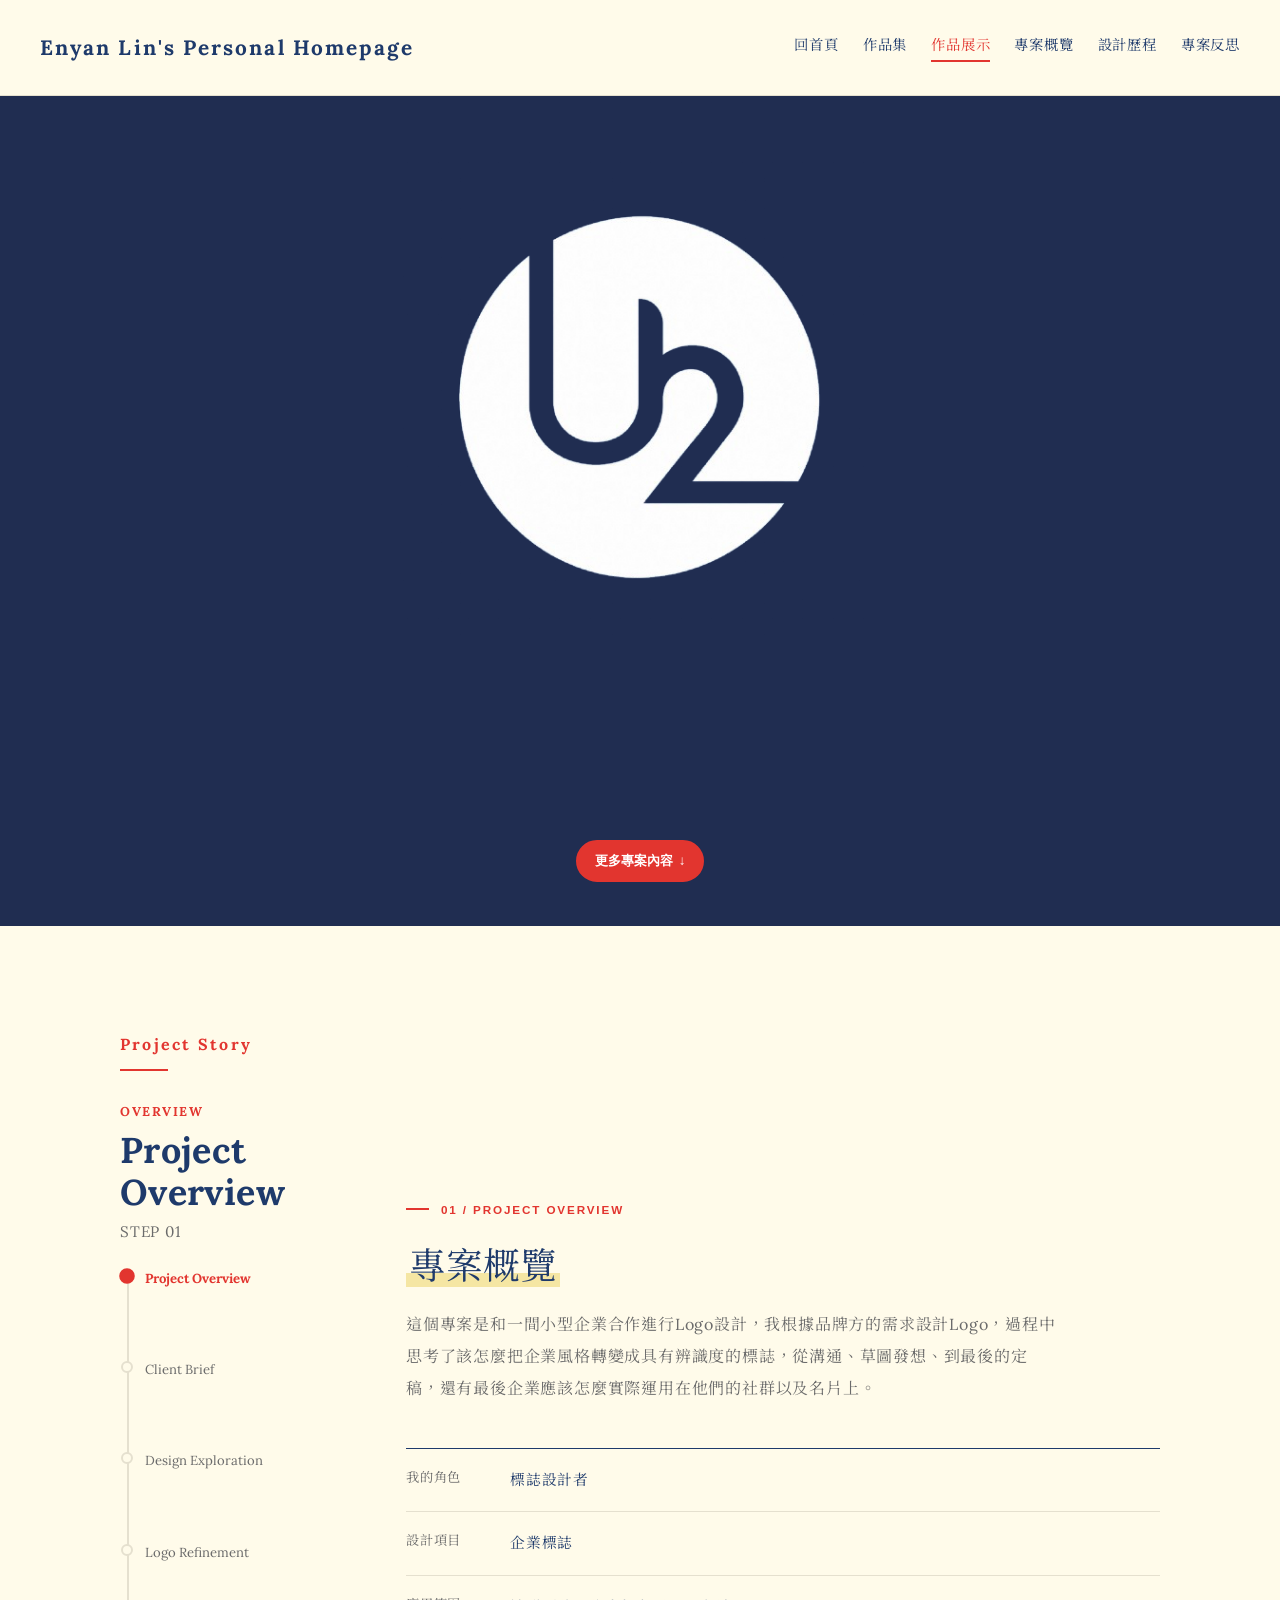
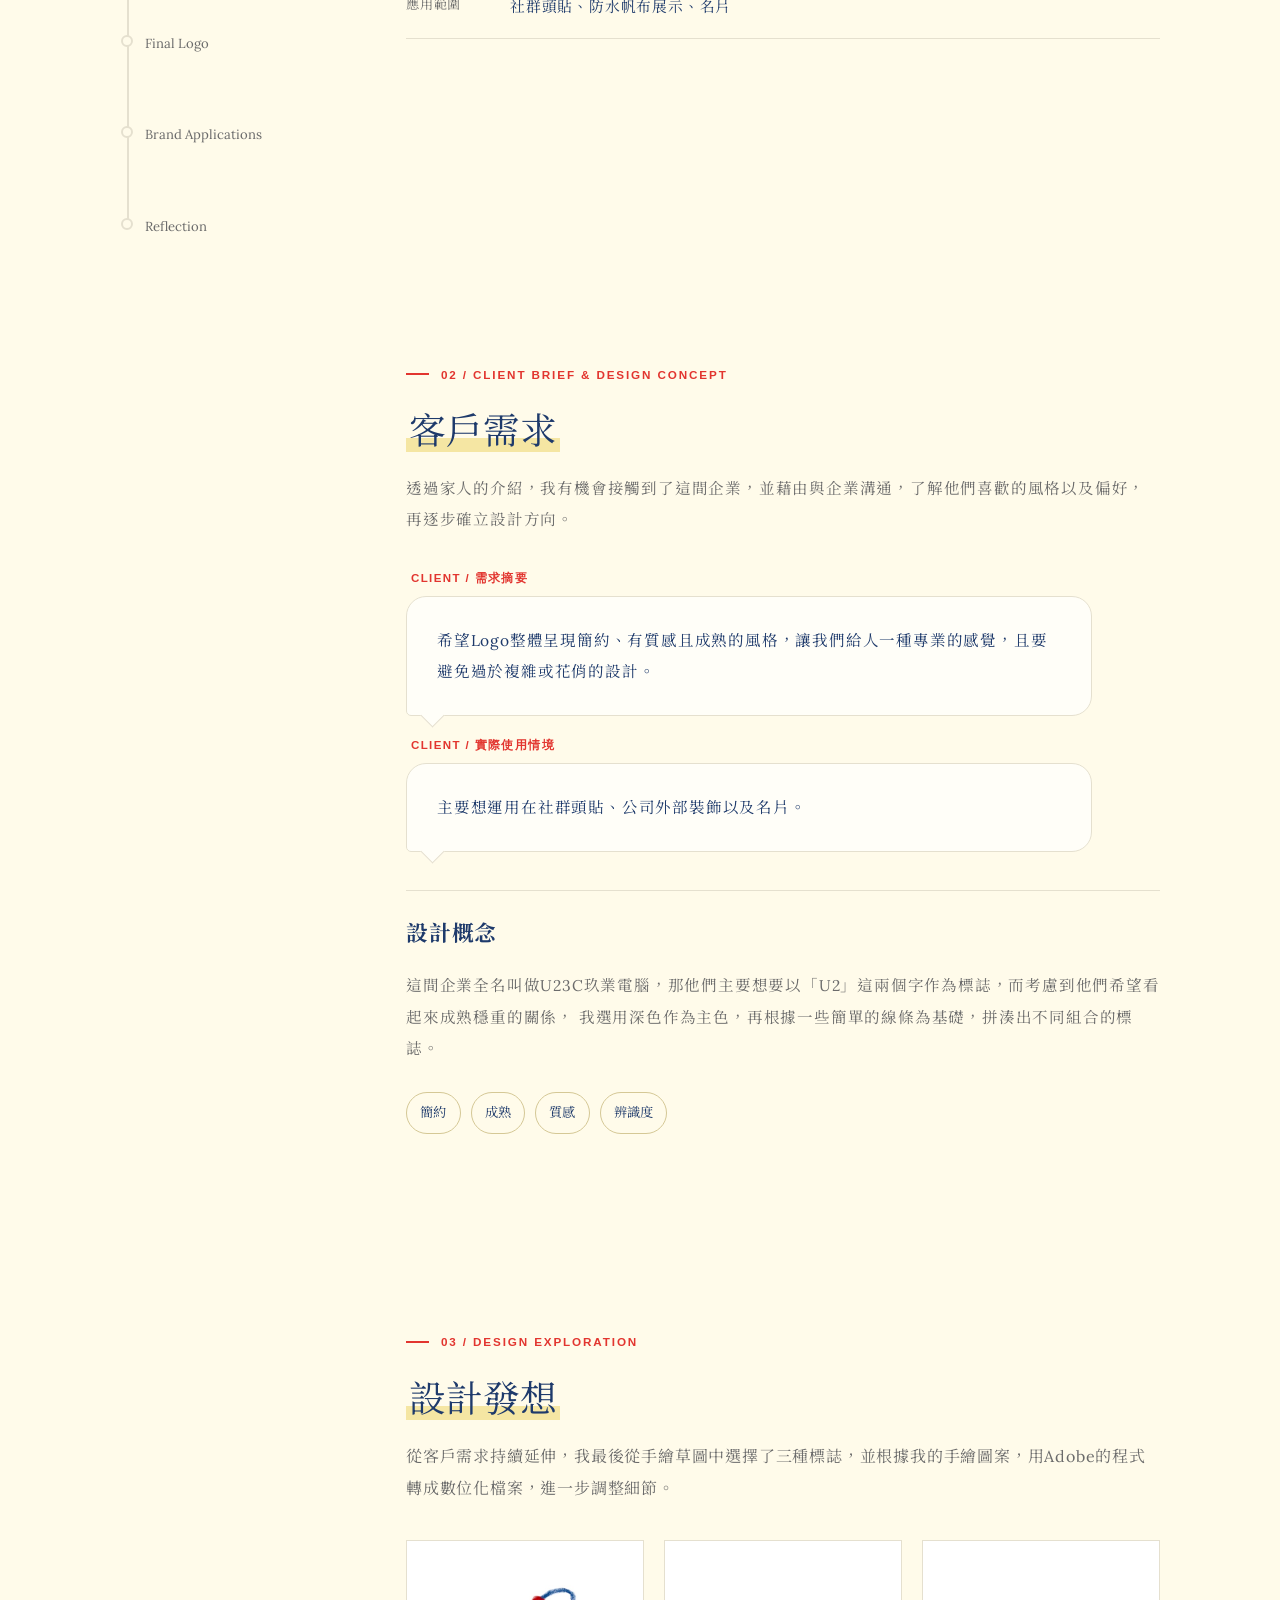
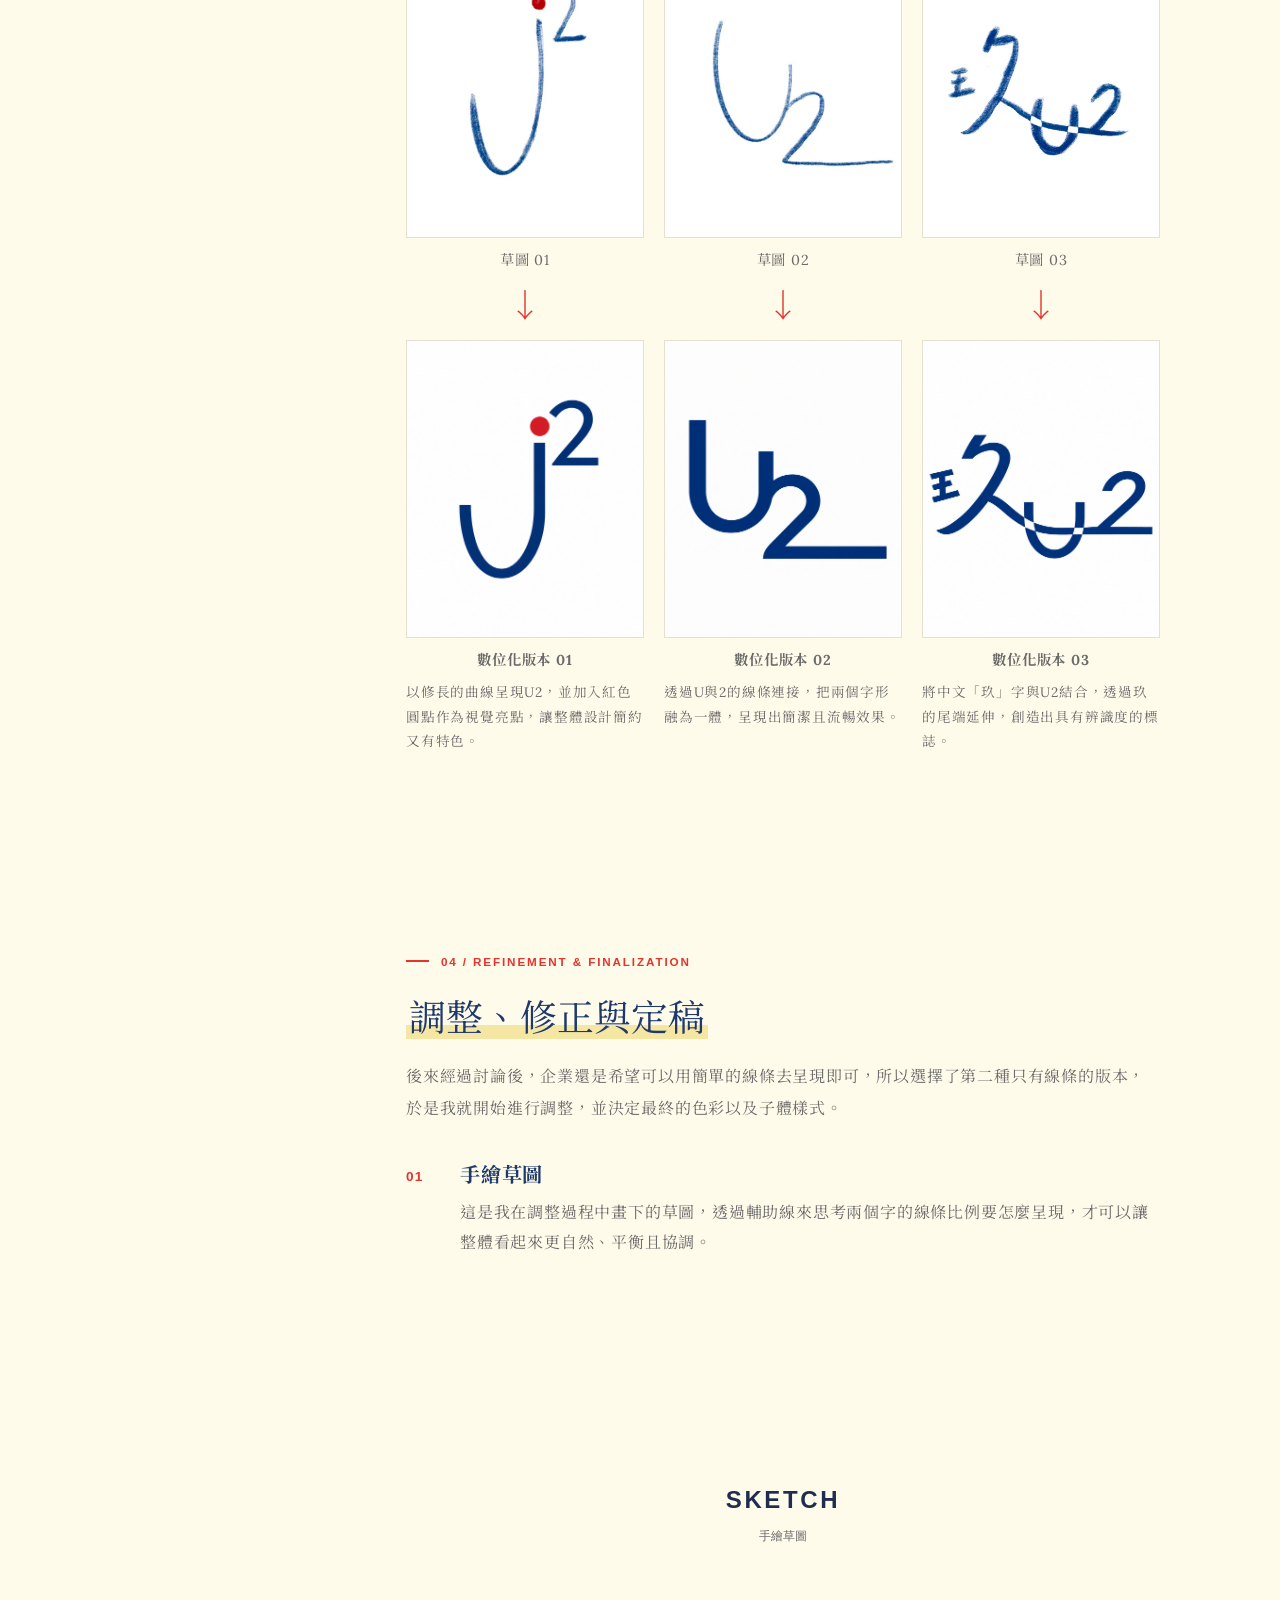
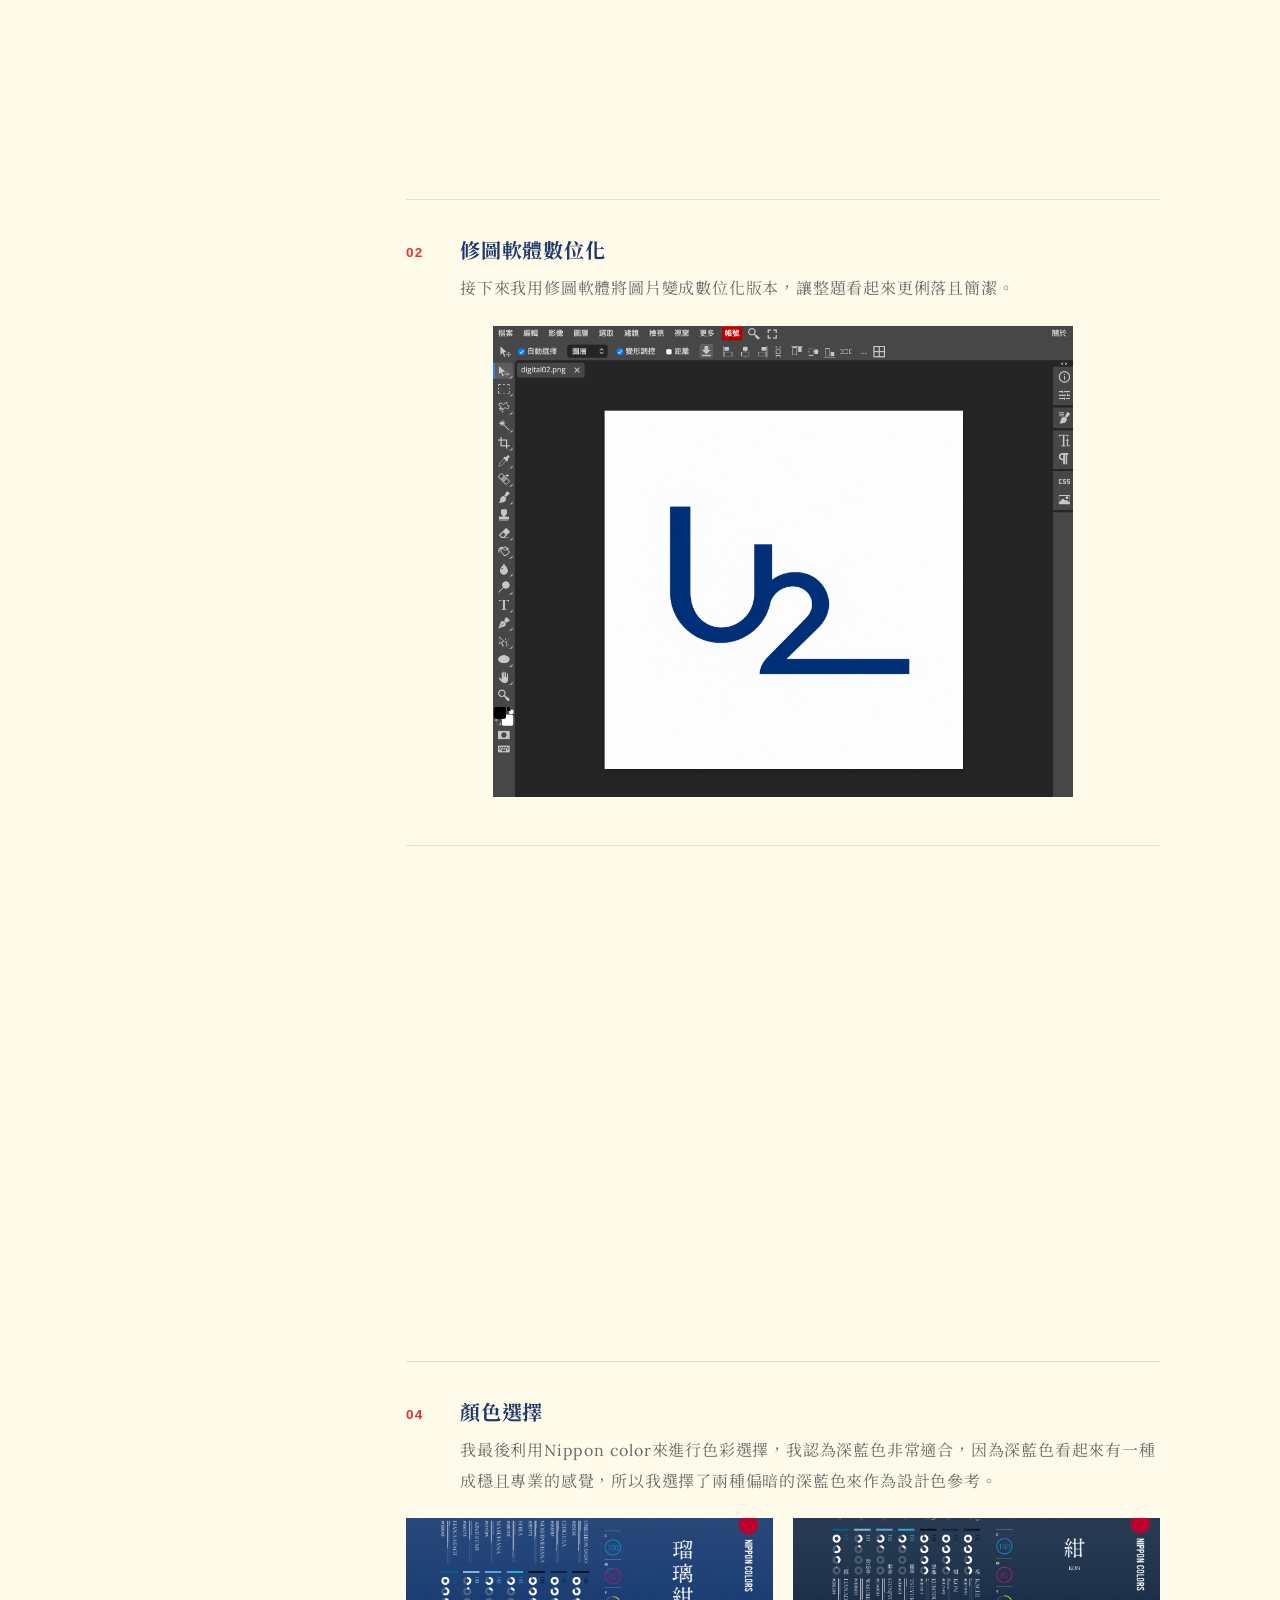
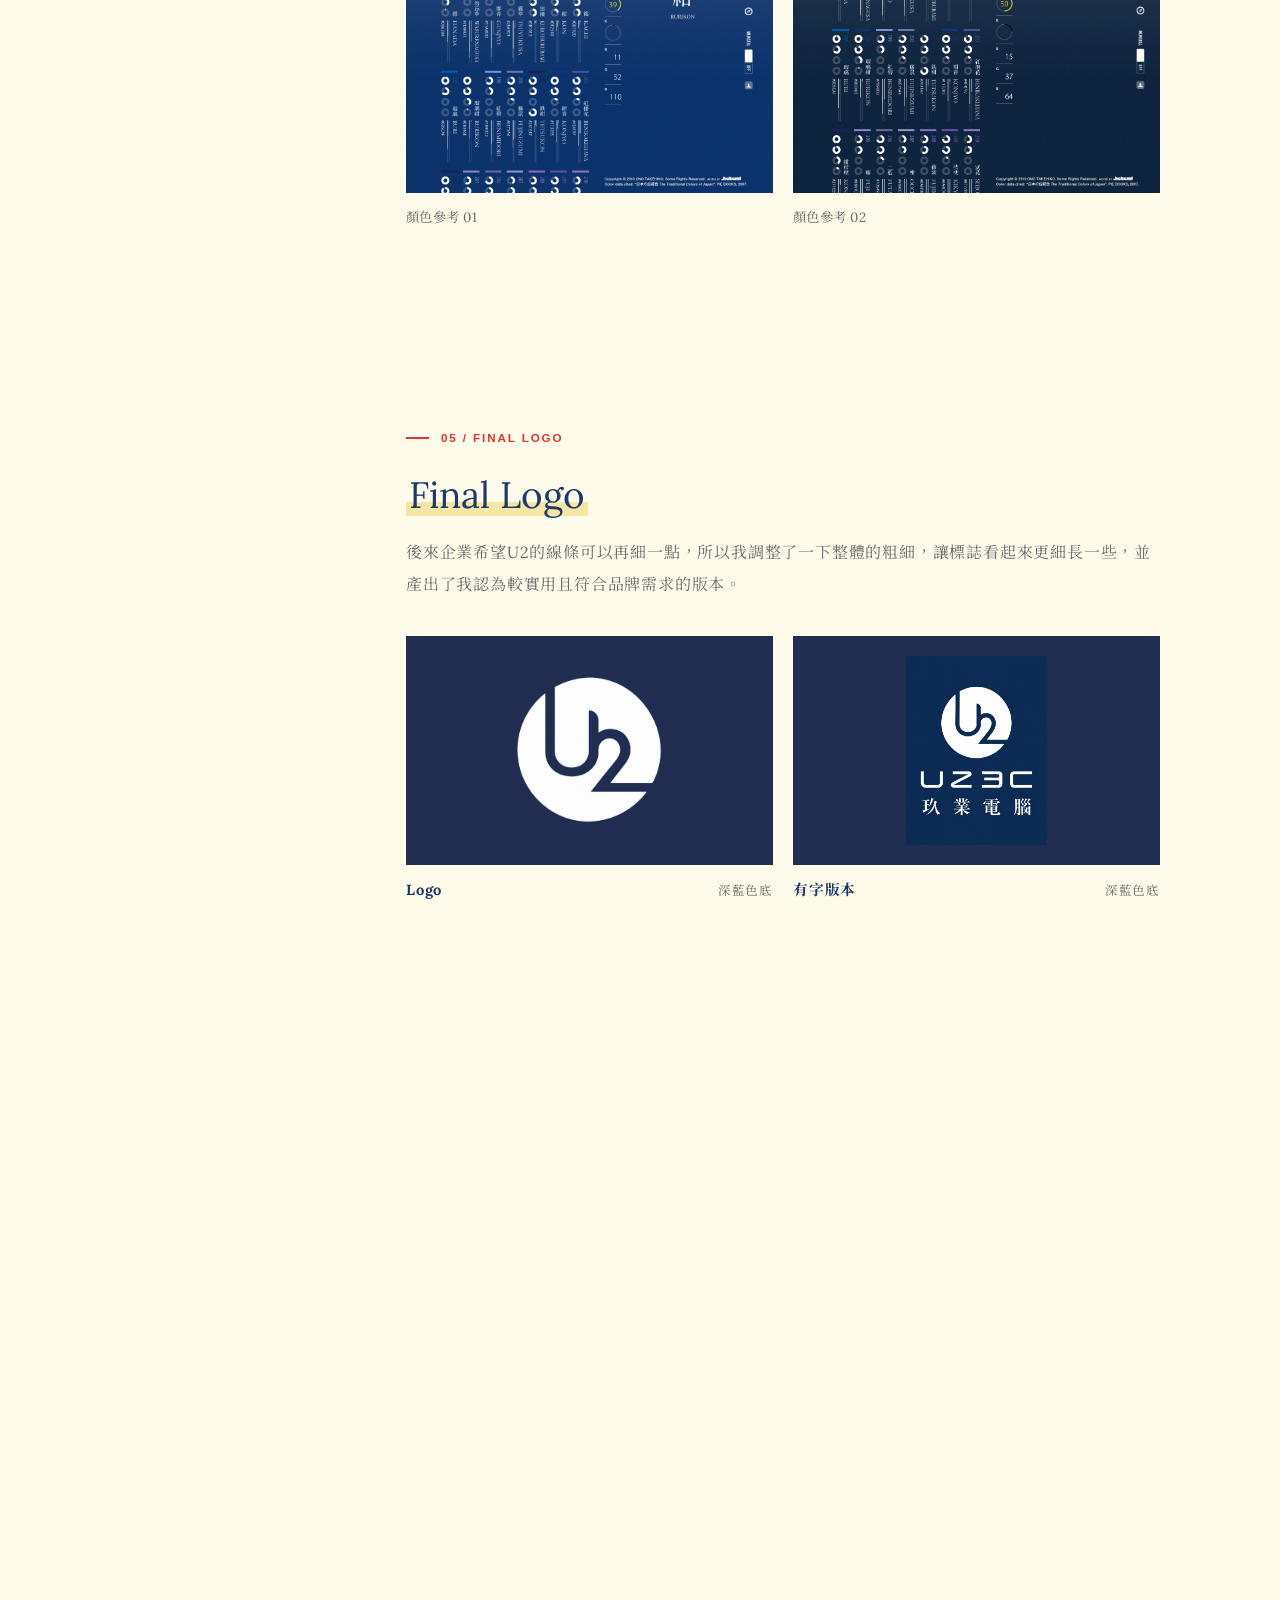
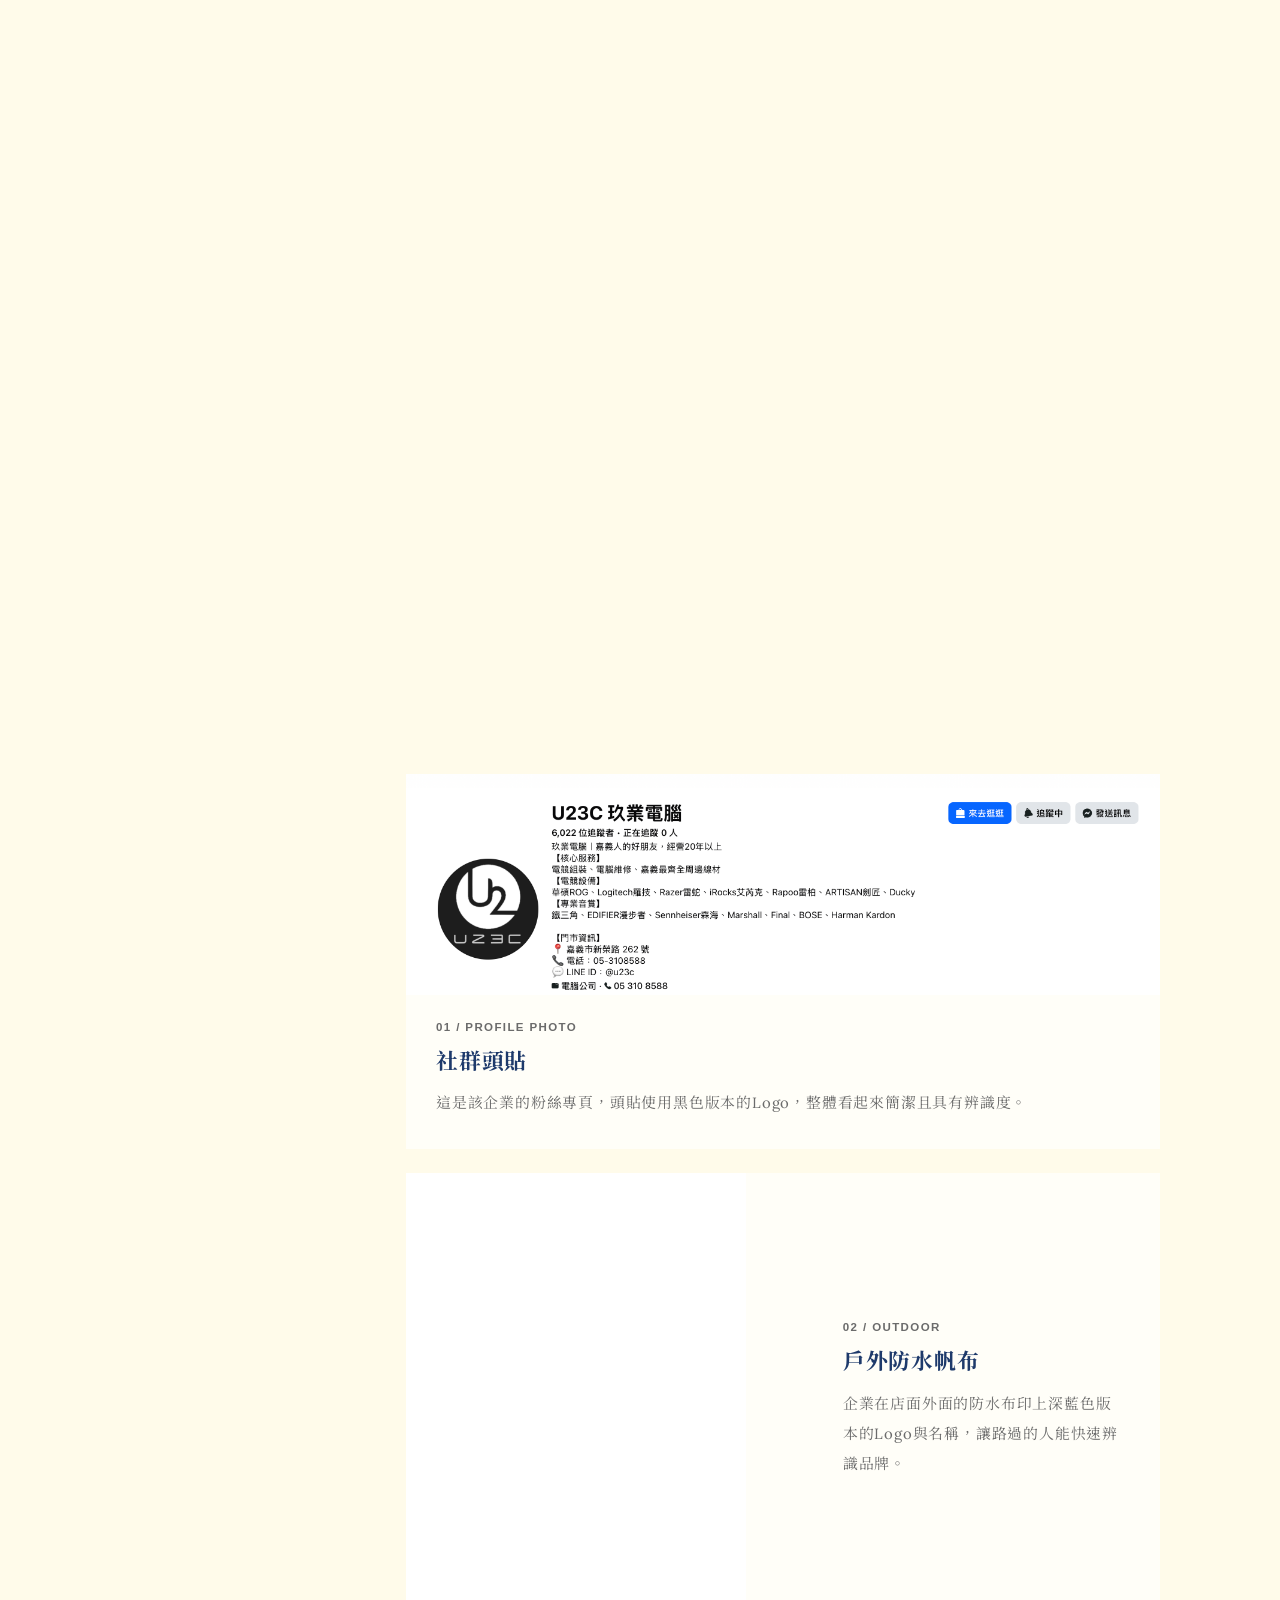
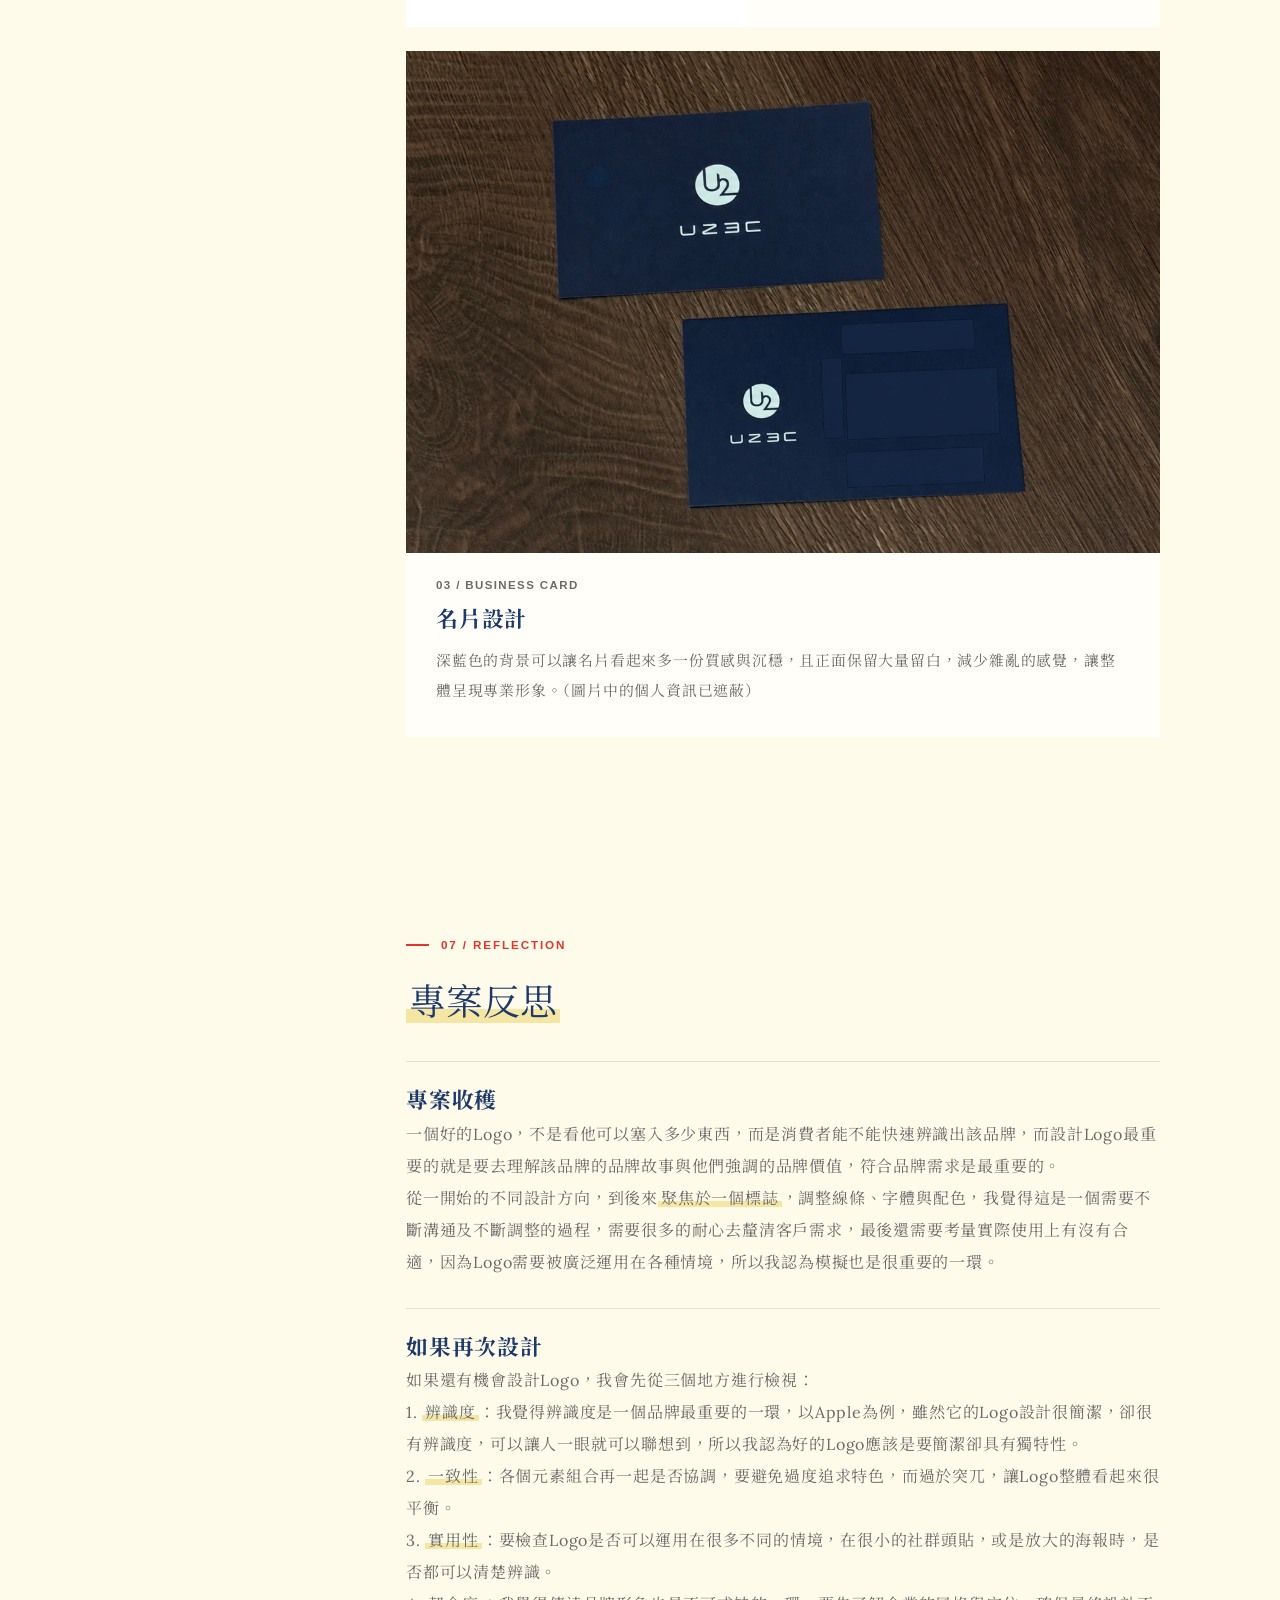
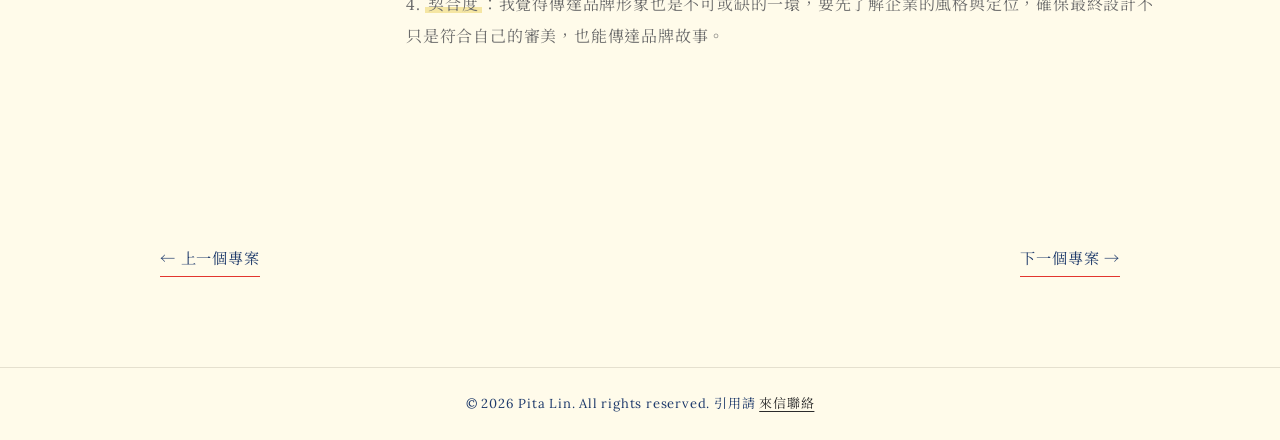
==== commit 9f99b0f8: "Refresh typography stylesheet for brand.html" ====
--- a/brand.html
+++ b/brand.html
@@ -6,7 +6,7 @@
   <meta name="description" content="U2 小型企業 Logo 設計專案：客戶需求、設計發想、定稿過程與品牌應用。">
   <title>U2 Logo Design | Enyan Lin Portfolio</title>
   <link rel="stylesheet" href="hw3-113450006.css">
-  <link rel="stylesheet" href="brand.css?v=20261029-overview-gray">
+  <link rel="stylesheet" href="brand.css?v=20261029-main-body-16">
   <link rel="preconnect" href="https://fonts.googleapis.com">
   <link rel="preconnect" href="https://fonts.gstatic.com" crossorigin>
   <link href="https://fonts.googleapis.com/css2?family=Lora:wght@400;500;600;700&family=Noto+Serif+TC:wght@400;500;600;700&display=swap" rel="stylesheet">
--- a/hw3-113450006.css
+++ b/hw3-113450006.css
@@ -418,7 +418,7 @@
     margin-bottom: 12px;
 }
 .v-timeline-content p {
-    font-size: 0.95em;
+    font-size: 1rem;
     color: var(--muted);
     line-height: 1.7;
     max-width: 680px;
@@ -508,7 +508,7 @@
 }
 .interest-card p {
     color: var(--muted);
-    font-size: 0.9em;
+    font-size: 1rem;
 }
 .skill {
     margin-top: 18px;
--- a/brand.css
+++ b/brand.css
@@ -1022,3 +1022,11 @@
   opacity: 1;
   object-fit: contain;
 }
+/* Main-body type normalization (16px); leave the Client Brief section and captions unchanged. */
+.brand-page #overview .brand-overview__intro p,
+.brand-page .brand-section:not(#brief) .brand-section-head p,
+.brand-page .brand-section:not(#brief) .brand-exploration-note p,
+.brand-page .brand-section:not(#brief) .brand-refinement-stage__heading p,
+.brand-page .brand-section:not(#brief) .brand-reflection__grid article p {
+    font-size: 1rem;
+}
